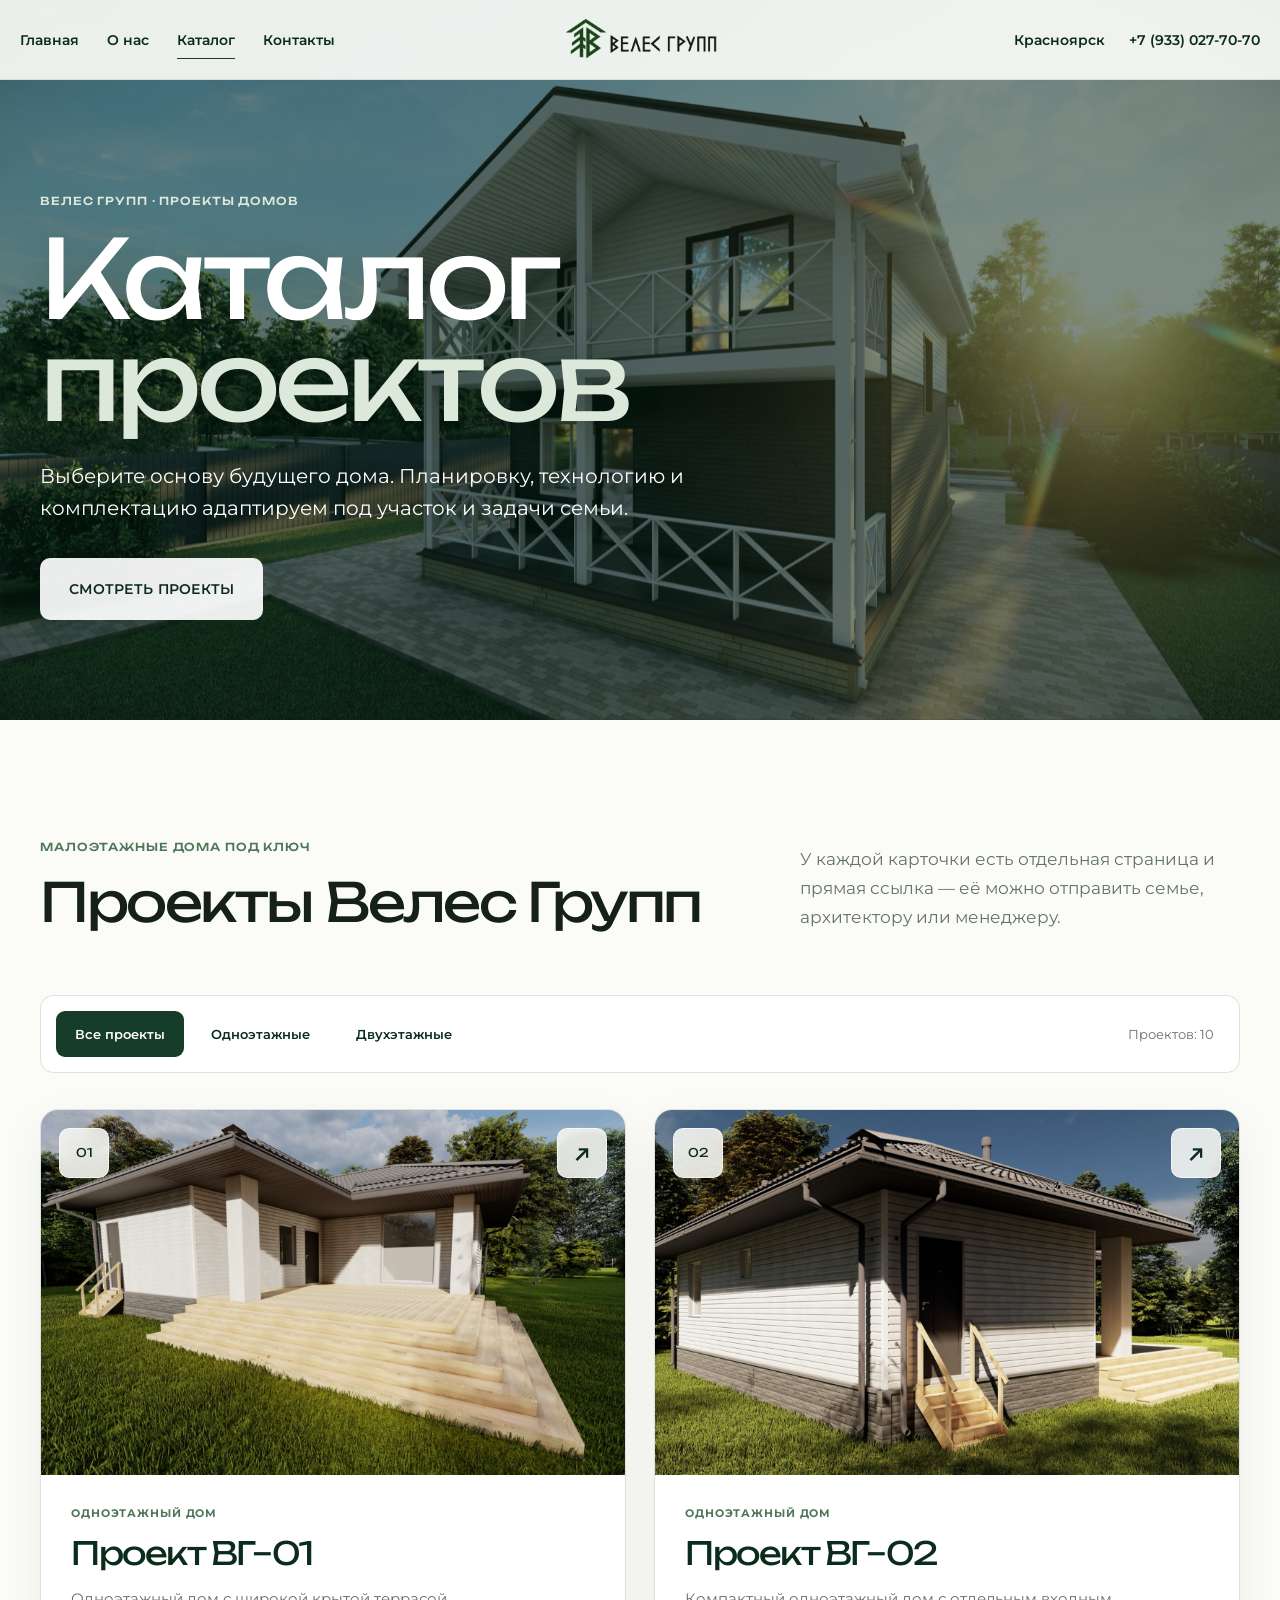
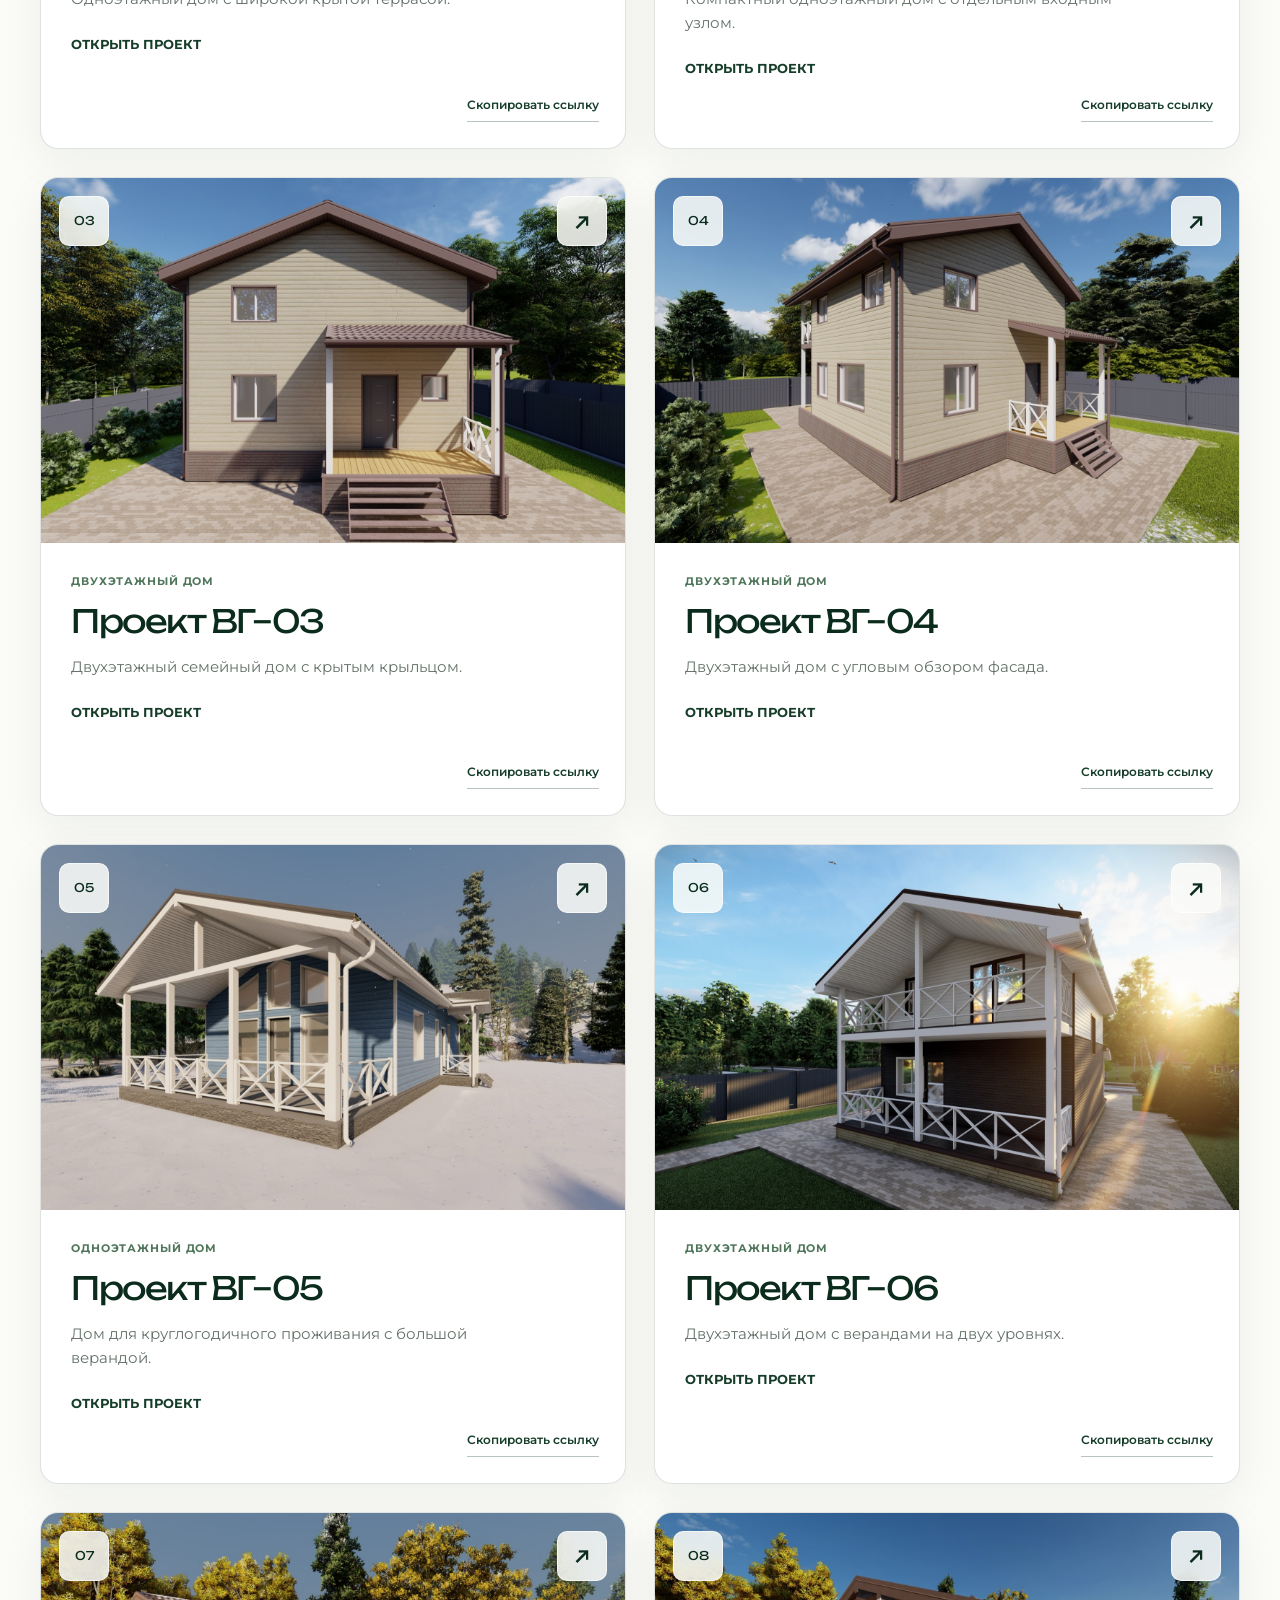
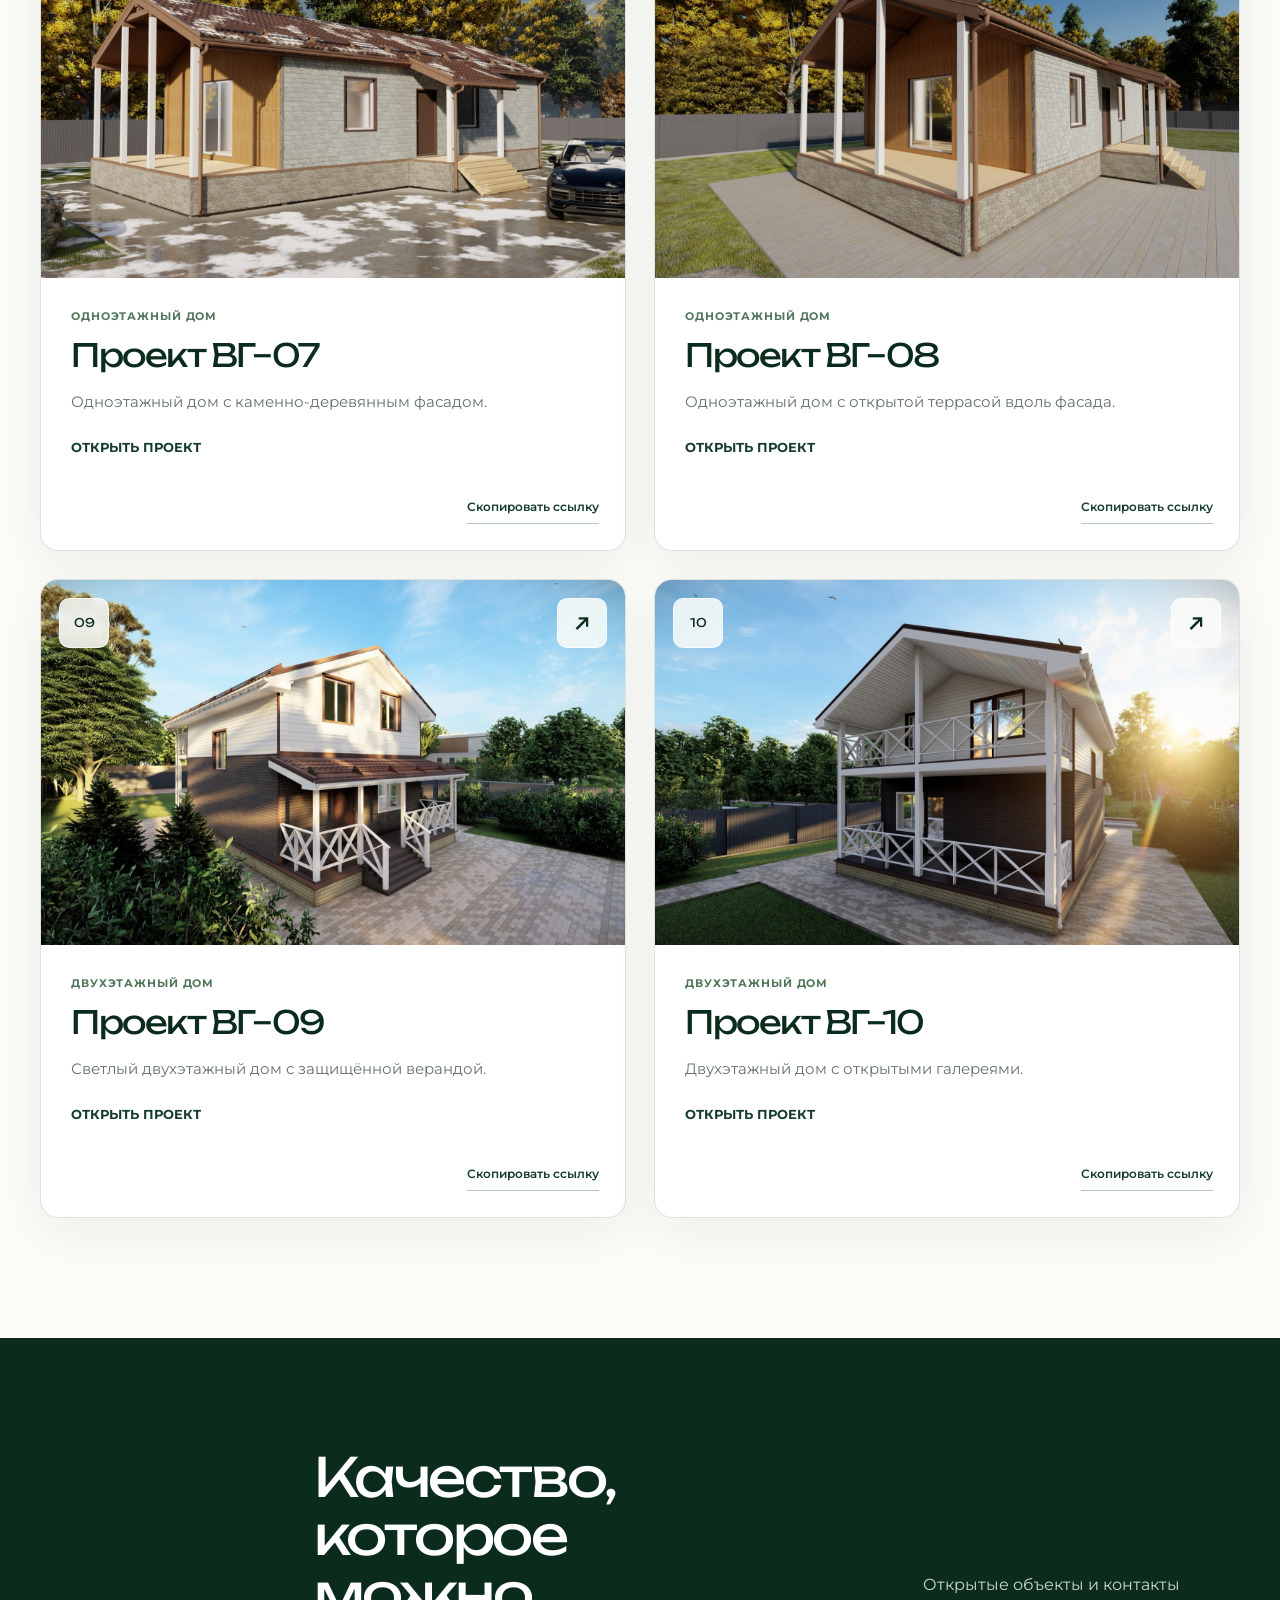
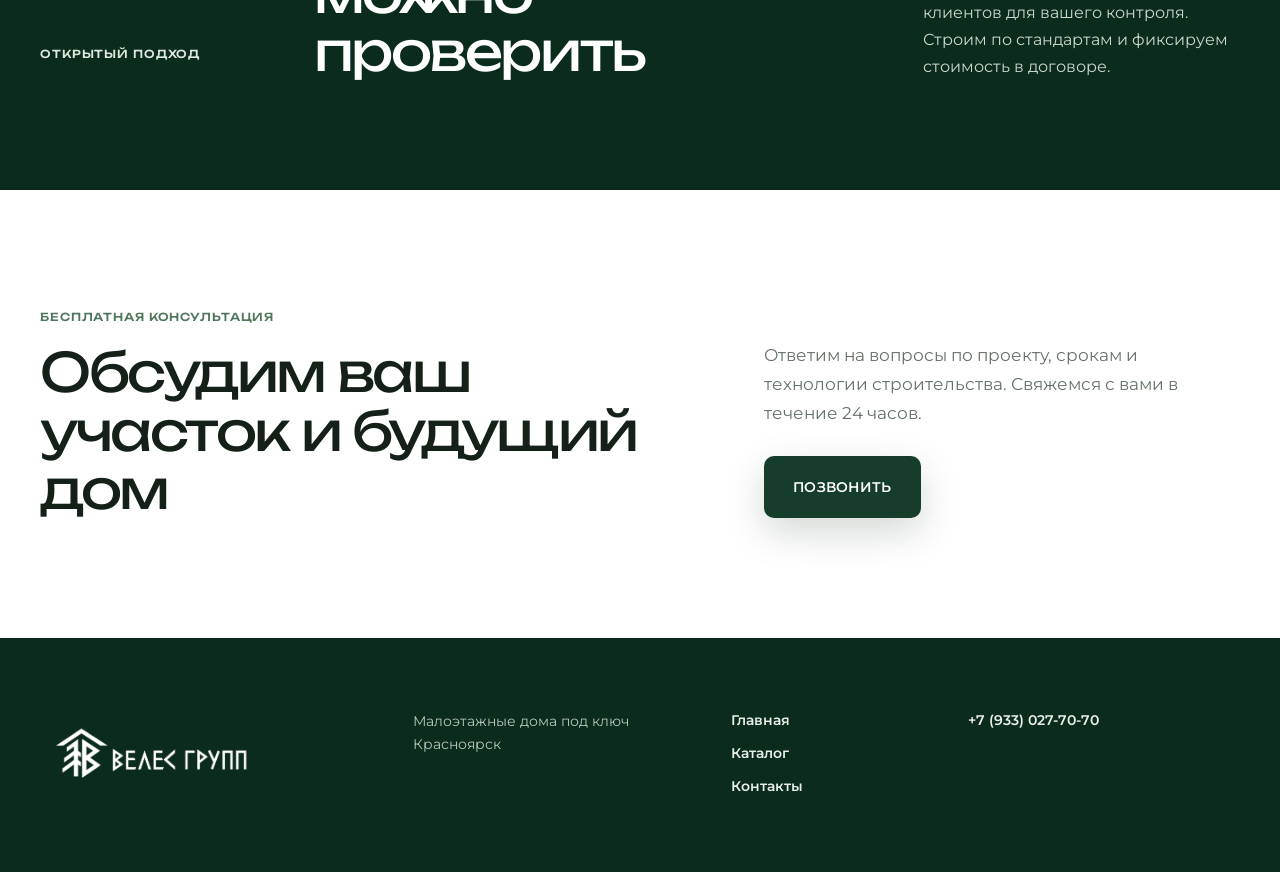
==== catalog.html @ cf8be852 "Improve mobile responsive layouts" ====
<!doctype html>
<html lang="ru">
  <head>
    <meta charset="utf-8">
    <meta name="viewport" content="width=device-width, initial-scale=1">
    <title>Каталог проектов — Велес Групп</title>
    <meta
      name="description"
      content="Каталог проектов малоэтажных домов Велес Групп. Каждый проект открывается отдельной ссылкой."
    >
    <link rel="icon" href="assets/veles-logo.png" type="image/png">
    <link rel="preconnect" href="https://fonts.googleapis.com">
    <link rel="preconnect" href="https://fonts.gstatic.com" crossorigin>
    <link
      href="https://fonts.googleapis.com/css2?family=Montserrat:wght@300;400;500;600;700&amp;family=Unbounded:wght@300;400;500;600&amp;display=swap"
      rel="stylesheet"
    >
    <link rel="stylesheet" href="styles.css?v=20260802-1">
  </head>
  <body data-page="catalog">
    <header class="site-header" data-site-header>
      <div class="site-header__inner">
        <nav class="site-nav site-nav--left" aria-label="Основная навигация">
          <a href="index.html">Главная</a>
          <a href="index.html#rec739080578">О нас</a>
          <a href="catalog.html" aria-current="page">Каталог</a>
          <a href="index.html#rec737865457">Контакты</a>
        </nav>

        <a class="site-logo" href="index.html" aria-label="Велес Групп — на главную">
          <img src="assets/veles-logo.png" alt="Велес Групп">
        </a>

        <div class="site-header__right">
          <span class="site-header__city">Красноярск</span>
          <a class="site-header__phone" href="tel:+79330277070">+7 (933) 027-70-70</a>
          <button class="nav-toggle" type="button" aria-label="Открыть меню" aria-expanded="false" data-nav-toggle>
            <span></span><span></span><span></span>
          </button>
        </div>
      </div>

      <nav class="mobile-nav" aria-label="Мобильная навигация" data-mobile-nav>
        <a href="index.html">Главная</a>
        <a href="index.html#rec739080578">О нас</a>
        <a href="catalog.html" aria-current="page">Каталог</a>
        <a href="index.html#rec745374895">Отзывы</a>
        <a href="index.html#rec737865457">Контакты</a>
        <a href="tel:+79330277070">+7 (933) 027-70-70</a>
      </nav>
    </header>

    <main>
      <section class="catalog-hero">
        <img class="catalog-hero__image" src="assets/house-06.jpg" alt="Проект двухэтажного дома среди леса">
        <div class="catalog-hero__overlay"></div>
        <div class="catalog-hero__content shell" data-reveal>
          <p class="eyebrow eyebrow--light">Велес Групп · проекты домов</p>
          <h1>Каталог<br><span>проектов</span></h1>
          <p class="catalog-hero__lead">
            Выберите основу будущего дома. Планировку, технологию и комплектацию адаптируем под участок и задачи семьи.
          </p>
          <a class="button button--light" href="#projects">Смотреть проекты</a>
        </div>
      </section>

      <section class="catalog-section" id="projects">
        <div class="shell">
          <div class="section-heading" data-reveal>
            <div>
              <p class="eyebrow">Малоэтажные дома под ключ</p>
              <h2>Проекты Велес Групп</h2>
            </div>
            <p class="section-heading__copy">
              У каждой карточки есть отдельная страница и прямая ссылка — её можно отправить семье, архитектору или менеджеру.
            </p>
          </div>

          <div class="catalog-toolbar" data-reveal>
            <div class="catalog-filters" role="group" aria-label="Фильтр проектов">
              <button class="filter-button is-active" type="button" data-filter="all">Все проекты</button>
              <button class="filter-button" type="button" data-filter="one">Одноэтажные</button>
              <button class="filter-button" type="button" data-filter="two">Двухэтажные</button>
            </div>
            <p class="catalog-count" aria-live="polite" data-catalog-count></p>
          </div>

          <div class="project-grid" data-project-grid></div>

          <noscript>
            <p class="noscript-note">Для просмотра карточек включите JavaScript в браузере.</p>
          </noscript>
        </div>
      </section>

      <section class="proof-strip">
        <div class="shell proof-strip__inner" data-reveal>
          <p class="eyebrow eyebrow--light">Открытый подход</p>
          <h2>Качество, которое<br>можно проверить</h2>
          <p>
            Открытые объекты и контакты клиентов для вашего контроля. Строим по стандартам и фиксируем стоимость в договоре.
          </p>
        </div>
      </section>

      <section class="contact-panel" id="consultation">
        <div class="shell contact-panel__grid" data-reveal>
          <div>
            <p class="eyebrow">Бесплатная консультация</p>
            <h2>Обсудим ваш участок и будущий дом</h2>
          </div>
          <div class="contact-panel__action">
            <p>Ответим на вопросы по проекту, срокам и технологии строительства. Свяжемся с вами в течение 24 часов.</p>
            <a class="button button--forest" href="tel:+79330277070">Позвонить</a>
          </div>
        </div>
      </section>
    </main>

    <footer class="site-footer">
      <div class="shell site-footer__grid">
        <a class="site-footer__logo" href="index.html">
          <img src="assets/veles-logo.png" alt="Велес Групп">
        </a>
        <p>Малоэтажные дома под ключ<br>Красноярск</p>
        <nav aria-label="Навигация в подвале">
          <a href="index.html">Главная</a>
          <a href="catalog.html">Каталог</a>
          <a href="index.html#rec737865457">Контакты</a>
        </nav>
        <a class="site-footer__phone" href="tel:+79330277070">+7 (933) 027-70-70</a>
      </div>
    </footer>

    <div class="toast" role="status" aria-live="polite" data-toast></div>
    <script src="script.js" defer></script>
    <script src="catalog.js" defer></script>
  </body>
</html>
---- styles.css ----
:root {
  --forest: #153d2a;
  --forest-deep: #0b2c1d;
  --leaf: #4f765a;
  --sage: #b9c9b9;
  --mist: #edf2ec;
  --paper: #fbfcf8;
  --white: #ffffff;
  --ink: #142018;
  --muted: #647168;
  --line: rgba(21, 61, 42, 0.14);
  --shadow: 0 24px 70px rgba(9, 42, 25, 0.12);
}

*,
*::before,
*::after {
  box-sizing: border-box;
}

html {
  scroll-behavior: smooth;
}

body {
  margin: 0;
  background: var(--paper);
  color: var(--ink);
  font-family: 'Montserrat', Arial, sans-serif;
  font-size: 16px;
  line-height: 1.5;
  -webkit-font-smoothing: antialiased;
}

body.nav-open {
  overflow: hidden;
}

img {
  display: block;
  max-width: 100%;
}

a {
  color: inherit;
  text-decoration: none;
}

button,
input,
textarea,
select {
  font: inherit;
}

button,
a {
  -webkit-tap-highlight-color: transparent;
}

.shell {
  width: min(1200px, calc(100% - 48px));
  margin-inline: auto;
}

.site-header {
  position: fixed;
  z-index: 1000;
  top: 0;
  right: 0;
  left: 0;
  height: 80px;
  background: rgba(251, 252, 248, 0.92);
  border-bottom: 1px solid rgba(21, 61, 42, 0.1);
  -webkit-backdrop-filter: blur(18px);
  backdrop-filter: blur(18px);
  transition: box-shadow 220ms ease, background-color 220ms ease;
}

.site-header.is-scrolled {
  background: rgba(251, 252, 248, 0.97);
  box-shadow: 0 10px 34px rgba(11, 44, 29, 0.08);
}

.site-header__inner {
  display: grid;
  grid-template-columns: minmax(0, 1fr) auto minmax(0, 1fr);
  align-items: center;
  width: min(100% - 40px, 1320px);
  height: 80px;
  margin-inline: auto;
}

.site-nav {
  display: flex;
  align-items: center;
  gap: clamp(18px, 2.2vw, 34px);
}

.site-nav a,
.site-header__right a,
.site-header__city {
  color: var(--forest-deep);
  font-size: 14px;
  font-weight: 600;
  white-space: nowrap;
}

.site-nav a {
  position: relative;
  padding: 28px 0;
}

.site-nav a::after {
  position: absolute;
  right: 0;
  bottom: 20px;
  left: 0;
  height: 1px;
  background: var(--forest);
  content: '';
  transform: scaleX(0);
  transform-origin: right;
  transition: transform 220ms ease;
}

.site-nav a:hover::after,
.site-nav a:focus-visible::after,
.site-nav a[aria-current='page']::after {
  transform: scaleX(1);
  transform-origin: left;
}

.site-logo {
  display: flex;
  align-items: center;
  justify-content: center;
  width: 176px;
  height: 76px;
}

.site-logo img {
  width: 174px;
  height: 72px;
  object-fit: contain;
}

.site-header__right {
  display: flex;
  align-items: center;
  justify-content: flex-end;
  gap: 24px;
}

.site-header__phone {
  position: relative;
}

.site-header__phone::after {
  position: absolute;
  right: 0;
  bottom: -5px;
  left: 0;
  height: 1px;
  background: var(--forest);
  content: '';
  transform: scaleX(0);
  transition: transform 180ms ease;
}

.site-header__phone:hover::after {
  transform: scaleX(1);
}

.nav-toggle {
  display: none;
  width: 46px;
  height: 46px;
  padding: 13px 10px;
  background: var(--forest);
  border: 0;
  border-radius: 0;
  cursor: pointer;
}

.nav-toggle span {
  display: block;
  width: 100%;
  height: 1px;
  margin: 5px 0;
  background: #fff;
  transition: transform 200ms ease, opacity 200ms ease;
}

.nav-toggle.is-open span:nth-child(1) {
  transform: translateY(6px) rotate(45deg);
}

.nav-toggle.is-open span:nth-child(2) {
  opacity: 0;
}

.nav-toggle.is-open span:nth-child(3) {
  transform: translateY(-6px) rotate(-45deg);
}

.mobile-nav {
  display: none;
}

.eyebrow {
  margin: 0 0 18px;
  color: var(--leaf);
  font-family: 'Unbounded', 'Montserrat', Arial, sans-serif;
  font-size: 11px;
  font-weight: 500;
  letter-spacing: 0.08em;
  line-height: 1.4;
  text-transform: uppercase;
}

.eyebrow--light {
  color: #dce8da;
}

h1,
h2,
h3,
p {
  margin-top: 0;
}

h1,
h2,
h3 {
  font-family: 'Unbounded', 'Montserrat', Arial, sans-serif;
  font-weight: 400;
  letter-spacing: -0.045em;
}

h2 {
  margin-bottom: 0;
  font-size: clamp(34px, 4.2vw, 58px);
  line-height: 1.08;
}

.button {
  display: inline-flex;
  align-items: center;
  justify-content: center;
  min-height: 62px;
  padding: 0 28px;
  border: 1px solid transparent;
  border-radius: 10px;
  font-size: 14px;
  font-weight: 600;
  letter-spacing: 0.02em;
  line-height: 1;
  text-align: center;
  text-transform: uppercase;
  cursor: pointer;
  transition: transform 200ms ease, box-shadow 200ms ease, background-color 200ms ease, color 200ms ease;
}

.button:hover,
.button:focus-visible {
  transform: translateY(-2px);
}

.button--light {
  background: rgba(255, 255, 255, 0.92);
  color: var(--forest-deep);
  box-shadow: 0 16px 40px rgba(5, 31, 17, 0.18);
}

.button--light:hover,
.button--light:focus-visible {
  background: #fff;
  box-shadow: 0 20px 48px rgba(5, 31, 17, 0.24);
}

.button--forest {
  background: var(--forest);
  color: #fff;
  box-shadow: 0 14px 38px rgba(7, 42, 24, 0.18);
}

.button--forest:hover,
.button--forest:focus-visible {
  background: var(--forest-deep);
}

.button--glass {
  background: rgba(255, 255, 255, 0.13);
  border-color: rgba(255, 255, 255, 0.62);
  color: #fff;
  -webkit-backdrop-filter: blur(12px);
  backdrop-filter: blur(12px);
}

.catalog-hero,
.project-hero {
  position: relative;
  isolation: isolate;
  min-height: 720px;
  overflow: hidden;
  background: var(--forest-deep);
}

.catalog-hero__image,
.project-hero__image {
  position: absolute;
  z-index: -3;
  inset: 0;
  width: 100%;
  height: 100%;
  object-fit: cover;
  object-position: center;
  animation: hero-image-in 1.6s cubic-bezier(0.2, 0.75, 0.2, 1) both;
}

.catalog-hero__overlay,
.project-hero__overlay {
  position: absolute;
  z-index: -2;
  inset: 0;
  background: rgba(8, 37, 23, 0.52);
}

.catalog-hero__content,
.project-hero__content {
  display: flex;
  flex-direction: column;
  align-items: flex-start;
  justify-content: center;
  min-height: 720px;
  padding-top: 94px;
  color: #fff;
}

.catalog-hero h1,
.project-hero h1 {
  max-width: 880px;
  margin: 0 0 28px;
  font-size: clamp(58px, 8.5vw, 112px);
  line-height: 0.94;
  text-shadow: 0 5px 35px rgba(4, 27, 16, 0.25);
}

.catalog-hero h1 span {
  color: #dce8da;
}

.catalog-hero__lead,
.project-hero__lead {
  max-width: 680px;
  margin-bottom: 34px;
  font-size: clamp(17px, 1.6vw, 21px);
  line-height: 1.55;
  text-shadow: 0 3px 20px rgba(4, 27, 16, 0.35);
}

.catalog-section,
.project-overview,
.project-gallery-section,
.contact-panel {
  padding: 120px 0;
}

.section-heading {
  display: grid;
  grid-template-columns: minmax(0, 1fr) minmax(280px, 440px);
  align-items: end;
  gap: 64px;
  margin-bottom: 64px;
}

.section-heading__copy {
  margin: 0;
  color: var(--muted);
  font-size: 17px;
  line-height: 1.7;
}

.catalog-toolbar {
  display: flex;
  align-items: center;
  justify-content: space-between;
  gap: 24px;
  margin-bottom: 36px;
  padding: 15px;
  background: #fff;
  border: 1px solid var(--line);
  border-radius: 14px;
}

.catalog-filters {
  display: flex;
  flex-wrap: wrap;
  gap: 8px;
}

.filter-button {
  min-height: 46px;
  padding: 0 18px;
  background: transparent;
  border: 1px solid transparent;
  border-radius: 9px;
  color: var(--forest-deep);
  font-size: 13px;
  font-weight: 600;
  cursor: pointer;
  transition: background-color 180ms ease, color 180ms ease, border-color 180ms ease;
}

.filter-button:hover,
.filter-button:focus-visible {
  border-color: var(--line);
}

.filter-button.is-active {
  background: var(--forest);
  color: #fff;
}

.catalog-count {
  margin: 0 10px 0 0;
  color: var(--muted);
  font-size: 13px;
  white-space: nowrap;
}

.project-grid {
  display: grid;
  grid-template-columns: repeat(2, minmax(0, 1fr));
  gap: 28px;
}

.project-card {
  position: relative;
  min-width: 0;
  overflow: hidden;
  background: #fff;
  border: 1px solid var(--line);
  border-radius: 18px;
  box-shadow: 0 14px 46px rgba(9, 42, 25, 0.06);
  transition: border-color 250ms ease, box-shadow 250ms ease, transform 250ms ease;
}

.project-card[hidden] {
  display: none;
}

.project-card:hover {
  border-color: rgba(21, 61, 42, 0.27);
  box-shadow: var(--shadow);
  transform: translateY(-4px);
}

.project-card__link {
  display: block;
}

.project-card__image-wrap {
  position: relative;
  aspect-ratio: 16 / 10;
  overflow: hidden;
  background: var(--mist);
}

.project-card__image {
  width: 100%;
  height: 100%;
  object-fit: cover;
  transition: transform 700ms cubic-bezier(0.2, 0.75, 0.2, 1);
}

.project-card:hover .project-card__image {
  transform: scale(1.035);
}

.project-card__number,
.project-card__open {
  position: absolute;
  top: 18px;
  display: grid;
  place-items: center;
  width: 50px;
  height: 50px;
  background: rgba(251, 252, 248, 0.86);
  border: 1px solid rgba(255, 255, 255, 0.62);
  border-radius: 10px;
  color: var(--forest-deep);
  font-family: 'Unbounded', 'Montserrat', Arial, sans-serif;
  font-size: 12px;
  -webkit-backdrop-filter: blur(12px);
  backdrop-filter: blur(12px);
}

.project-card__number {
  left: 18px;
}

.project-card__open {
  right: 18px;
  font-size: 22px;
  transition: background-color 180ms ease, color 180ms ease, transform 180ms ease;
}

.project-card:hover .project-card__open {
  background: var(--forest);
  color: #fff;
  transform: rotate(5deg);
}

.project-card__content {
  min-height: 272px;
  padding: 30px 30px 68px;
}

.project-card__content p {
  margin-bottom: 14px;
  color: var(--leaf);
  font-size: 11px;
  font-weight: 700;
  letter-spacing: 0.08em;
  text-transform: uppercase;
}

.project-card__content h3 {
  margin: 0 0 16px;
  color: var(--forest-deep);
  font-size: clamp(24px, 2.5vw, 34px);
  line-height: 1.1;
}

.project-card__content span {
  display: block;
  max-width: 440px;
  color: var(--muted);
  font-size: 15px;
  line-height: 1.6;
}

.project-card__content strong {
  display: inline-block;
  margin-top: 24px;
  color: var(--forest);
  font-size: 13px;
  font-weight: 700;
  text-transform: uppercase;
}

.project-card__share {
  position: absolute;
  right: 26px;
  bottom: 26px;
  padding: 7px 0;
  background: transparent;
  border: 0;
  border-bottom: 1px solid rgba(21, 61, 42, 0.3);
  color: var(--forest);
  font-size: 12px;
  font-weight: 600;
  cursor: pointer;
}

.project-card__share:hover,
.project-card__share:focus-visible {
  border-color: var(--forest);
}

.proof-strip,
.included-section {
  background: var(--forest-deep);
  color: #fff;
}

.proof-strip__inner {
  display: grid;
  grid-template-columns: 0.55fr 1.4fr 0.8fr;
  align-items: end;
  gap: 56px;
  padding-top: 110px;
  padding-bottom: 110px;
}

.proof-strip__inner h2 {
  color: #fff;
}

.proof-strip__inner p:last-child {
  margin: 0;
  color: #cbd8cc;
  line-height: 1.7;
}

.contact-panel {
  background: #fff;
}

.contact-panel__grid {
  display: grid;
  grid-template-columns: minmax(0, 1.15fr) minmax(340px, 0.85fr);
  align-items: end;
  gap: 80px;
}

.contact-panel__action p {
  margin: 0 0 28px;
  color: var(--muted);
  font-size: 17px;
  line-height: 1.7;
}

.site-footer {
  padding: 72px 0;
  background: var(--forest-deep);
  color: #e8efe7;
}

.site-footer__grid {
  display: grid;
  grid-template-columns: 1.2fr 1fr 0.7fr 1fr;
  align-items: start;
  gap: 46px;
}

.site-footer__logo {
  width: 220px;
}

.site-footer__logo img {
  width: 220px;
  filter: brightness(0) invert(1);
}

.site-footer p {
  margin: 0;
  color: #b8c8b9;
  font-size: 14px;
  line-height: 1.7;
}

.site-footer nav {
  display: flex;
  flex-direction: column;
  gap: 12px;
}

.site-footer nav a,
.site-footer__phone {
  font-size: 14px;
  font-weight: 600;
}

.site-footer nav a:hover,
.site-footer__phone:hover {
  color: var(--sage);
}

.toast {
  position: fixed;
  z-index: 2000;
  right: 24px;
  bottom: 24px;
  max-width: min(360px, calc(100% - 48px));
  padding: 16px 20px;
  background: var(--forest-deep);
  border: 1px solid rgba(255, 255, 255, 0.18);
  border-radius: 10px;
  color: #fff;
  box-shadow: 0 18px 50px rgba(6, 31, 18, 0.24);
  font-size: 14px;
  opacity: 0;
  pointer-events: none;
  transform: translateY(16px);
  transition: opacity 200ms ease, transform 200ms ease;
}

.toast.is-visible {
  opacity: 1;
  transform: translateY(0);
}

.noscript-note {
  padding: 24px;
  background: var(--mist);
  border-radius: 12px;
}

/* Project page */
.project-hero {
  min-height: 760px;
}

.project-hero__content {
  min-height: 760px;
}

.project-hero__image {
  object-position: center;
}

.project-hero__overlay {
  background: rgba(7, 35, 21, 0.48);
}

.back-link {
  margin-bottom: 70px;
  padding-bottom: 5px;
  border-bottom: 1px solid rgba(255, 255, 255, 0.5);
  color: #fff;
  font-size: 13px;
  font-weight: 600;
}

.project-hero h1 {
  font-size: clamp(54px, 8vw, 104px);
}

.project-hero__actions {
  display: flex;
  flex-wrap: wrap;
  gap: 12px;
}

.project-overview__grid {
  display: grid;
  grid-template-columns: minmax(0, 1.1fr) minmax(320px, 0.9fr);
  gap: 80px;
}

.project-overview__copy {
  padding-top: 30px;
}

.project-overview__copy p {
  margin-bottom: 20px;
  color: var(--muted);
  font-size: 17px;
  line-height: 1.75;
}

.project-facts {
  display: grid;
  grid-template-columns: repeat(3, 1fr);
  gap: 18px;
  margin-top: 86px;
}

.project-facts article {
  min-height: 300px;
  padding: 30px;
  background: #fff;
  border: 1px solid var(--line);
  border-radius: 16px;
}

.project-facts article > span {
  display: grid;
  place-items: center;
  width: 48px;
  height: 48px;
  margin-bottom: 74px;
  background: var(--mist);
  border-radius: 9px;
  color: var(--forest);
  font-family: 'Unbounded', 'Montserrat', Arial, sans-serif;
  font-size: 11px;
}

.project-facts h3 {
  margin: 0 0 14px;
  color: var(--forest-deep);
  font-size: 21px;
  line-height: 1.25;
}

.project-facts p {
  margin: 0;
  color: var(--muted);
  font-size: 14px;
  line-height: 1.6;
}

.project-gallery-section {
  padding-top: 20px;
}

.project-gallery {
  display: grid;
  grid-template-columns: 1.25fr 0.75fr;
  grid-template-rows: repeat(2, minmax(260px, 1fr));
  gap: 18px;
}

.project-gallery__item {
  min-height: 0;
  margin: 0;
  overflow: hidden;
  border-radius: 16px;
}

.project-gallery__item--wide {
  grid-row: 1 / span 2;
}

.project-gallery__item img {
  width: 100%;
  height: 100%;
  object-fit: cover;
  transition: transform 700ms cubic-bezier(0.2, 0.75, 0.2, 1);
}

.project-gallery__item:hover img {
  transform: scale(1.025);
}

.included-section {
  padding: 116px 0;
}

.included-section__grid {
  display: grid;
  grid-template-columns: 0.9fr 1.1fr;
  gap: 90px;
}

.included-section ol {
  margin: 0;
  padding: 0;
  list-style: none;
  border-top: 1px solid rgba(255, 255, 255, 0.2);
}

.included-section li {
  display: grid;
  grid-template-columns: 56px 1fr;
  gap: 18px;
  padding: 24px 0;
  border-bottom: 1px solid rgba(255, 255, 255, 0.2);
  color: #e6ede5;
  font-size: 16px;
}

.included-section li span {
  color: var(--sage);
  font-family: 'Unbounded', 'Montserrat', Arial, sans-serif;
  font-size: 11px;
}

.project-pagination {
  display: flex;
  align-items: center;
  justify-content: space-between;
  padding-top: 42px;
  padding-bottom: 42px;
  border-top: 1px solid var(--line);
}

.project-pagination a {
  color: var(--forest);
  font-size: 13px;
  font-weight: 700;
  text-transform: uppercase;
}

[data-reveal] {
  opacity: 0;
  transform: translateY(28px);
  transition:
    opacity 700ms cubic-bezier(0.2, 0.75, 0.2, 1) var(--reveal-delay, 0ms),
    transform 700ms cubic-bezier(0.2, 0.75, 0.2, 1) var(--reveal-delay, 0ms);
}

[data-reveal].is-revealed {
  opacity: 1;
  transform: translateY(0);
}

@keyframes hero-image-in {
  from {
    opacity: 0;
    transform: scale(1.035);
  }
  to {
    opacity: 1;
    transform: scale(1);
  }
}

@media (max-width: 1120px) {
  .site-header__phone {
    display: none;
  }

  .site-nav {
    gap: 18px;
  }

  .proof-strip__inner {
    grid-template-columns: 1fr 1.3fr;
  }

  .proof-strip__inner > p:last-child {
    grid-column: 2;
  }
}

@media (max-width: 900px) {
  .site-header__inner {
    grid-template-columns: 1fr auto 1fr;
  }

  .site-nav--left,
  .site-header__city {
    display: none;
  }

  .site-logo {
    grid-column: 2;
  }

  .site-header__right {
    grid-column: 3;
  }

  .nav-toggle {
    display: block;
  }

  .mobile-nav {
    position: fixed;
    top: 80px;
    right: 0;
    left: 0;
    display: flex;
    flex-direction: column;
    align-items: center;
    gap: 22px;
    max-height: 0;
    padding: 0 24px;
    overflow: hidden;
    background: rgba(251, 252, 248, 0.98);
    box-shadow: 0 24px 50px rgba(8, 37, 23, 0.1);
    opacity: 0;
    pointer-events: none;
    transition: max-height 300ms ease, padding 300ms ease, opacity 200ms ease;
  }

  .mobile-nav.is-open {
    max-height: 520px;
    padding-top: 34px;
    padding-bottom: 42px;
    opacity: 1;
    pointer-events: auto;
  }

  .mobile-nav a {
    color: var(--forest-deep);
    font-family: 'Unbounded', 'Montserrat', Arial, sans-serif;
    font-size: 15px;
  }

  .section-heading,
  .contact-panel__grid,
  .project-overview__grid,
  .included-section__grid {
    grid-template-columns: 1fr;
    gap: 36px;
  }

  .project-grid {
    gap: 18px;
  }

  .proof-strip__inner {
    grid-template-columns: 1fr;
    gap: 26px;
  }

  .proof-strip__inner > p:last-child {
    grid-column: auto;
    max-width: 580px;
  }

  .project-facts {
    grid-template-columns: 1fr;
  }

  .project-facts article {
    min-height: 230px;
  }

  .project-facts article > span {
    margin-bottom: 48px;
  }

  .site-footer__grid {
    grid-template-columns: repeat(2, 1fr);
  }
}

@media (max-width: 700px) {
  html,
  body {
    overflow-x: clip;
  }

  .shell {
    width: min(100% - 32px, 1200px);
  }

  .site-header {
    height: 70px;
  }

  .site-header__inner {
    display: flex;
    justify-content: space-between;
    width: calc(100% - 24px);
    height: 70px;
  }

  .site-logo {
    flex: 0 0 auto;
    width: 164px;
    height: 66px;
  }

  .site-logo img {
    width: 162px;
    height: 62px;
    object-fit: contain;
  }

  .site-header__right {
    margin-left: auto;
  }

  .nav-toggle {
    width: 44px;
    height: 44px;
  }

  .mobile-nav {
    top: 70px;
  }

  .catalog-hero,
  .catalog-hero__content,
  .project-hero,
  .project-hero__content {
    min-height: 660px;
  }

  .catalog-hero__content,
  .project-hero__content {
    justify-content: flex-end;
    padding-top: 116px;
    padding-bottom: 64px;
  }

  .catalog-hero__image {
    object-position: 61% center;
  }

  .project-hero__image {
    object-position: center;
  }

  .catalog-hero h1,
  .project-hero h1 {
    max-width: 100%;
    margin-bottom: 22px;
    font-size: clamp(46px, 14.5vw, 64px);
    line-height: 0.96;
    overflow-wrap: anywhere;
  }

  .catalog-hero__lead,
  .project-hero__lead {
    max-width: 100%;
    margin-bottom: 28px;
    font-size: 16px;
    line-height: 1.5;
  }

  .catalog-hero .button {
    width: 100%;
    min-height: 58px;
  }

  .catalog-section,
  .project-overview,
  .project-gallery-section,
  .contact-panel {
    padding: 82px 0;
  }

  .section-heading {
    margin-bottom: 44px;
  }

  .section-heading h2,
  .contact-panel h2,
  .project-overview h2,
  .included-section h2,
  .proof-strip h2 {
    font-size: clamp(30px, 9.2vw, 40px);
    line-height: 1.08;
    overflow-wrap: anywhere;
  }

  .catalog-toolbar {
    align-items: flex-start;
    flex-direction: column;
    gap: 18px;
  }

  .catalog-filters {
    display: grid;
    grid-template-columns: repeat(2, minmax(0, 1fr));
    width: 100%;
    gap: 8px;
  }

  .filter-button {
    min-height: 46px;
    padding: 10px 12px;
    white-space: normal;
  }

  .filter-button:first-child {
    grid-column: 1 / -1;
  }

  .project-grid {
    grid-template-columns: 1fr;
  }

  .project-card__content {
    min-height: 230px;
    padding: 24px 24px 70px;
  }

  .project-card__share {
    right: 22px;
    bottom: 22px;
  }

  .proof-strip__inner,
  .included-section {
    padding-top: 82px;
    padding-bottom: 82px;
  }

  .contact-panel__action p,
  .project-overview__copy p,
  .section-heading__copy {
    font-size: 15px;
  }

  .contact-panel__action .button {
    width: 100%;
  }

  .site-footer__grid {
    grid-template-columns: 1fr;
    gap: 28px;
  }

  .site-footer__logo {
    width: 190px;
  }

  .site-footer__logo img {
    width: 190px;
  }

  .back-link {
    margin-bottom: 32px;
  }

  .project-hero__actions {
    display: grid;
    grid-template-columns: 1fr;
    gap: 10px;
    width: 100%;
  }

  .project-hero__actions .button {
    width: 100%;
  }

  .project-gallery {
    grid-template-columns: 1fr;
    grid-template-rows: auto;
  }

  .project-gallery__item,
  .project-gallery__item--wide {
    grid-row: auto;
    min-height: 240px;
    aspect-ratio: 16 / 10;
  }

  .included-section li {
    font-size: 14px;
  }

  .project-pagination {
    align-items: flex-start;
    flex-direction: column;
    gap: 18px;
  }
}

@media (max-width: 420px) {
  .shell {
    width: calc(100% - 24px);
  }

  .site-logo {
    width: 150px;
  }

  .site-logo img {
    width: 148px;
  }

  .catalog-hero h1,
  .project-hero h1 {
    font-size: clamp(42px, 14vw, 56px);
  }

  .catalog-section,
  .project-overview,
  .project-gallery-section,
  .contact-panel,
  .proof-strip__inner,
  .included-section {
    padding-top: 68px;
    padding-bottom: 68px;
  }

  .project-card__content {
    padding-right: 20px;
    padding-left: 20px;
  }
}

@media (prefers-reduced-motion: reduce) {
  *,
  *::before,
  *::after {
    scroll-behavior: auto !important;
    animation-duration: 0.01ms !important;
    animation-iteration-count: 1 !important;
    transition-duration: 0.01ms !important;
  }

  [data-reveal] {
    opacity: 1;
    transform: none;
  }
}
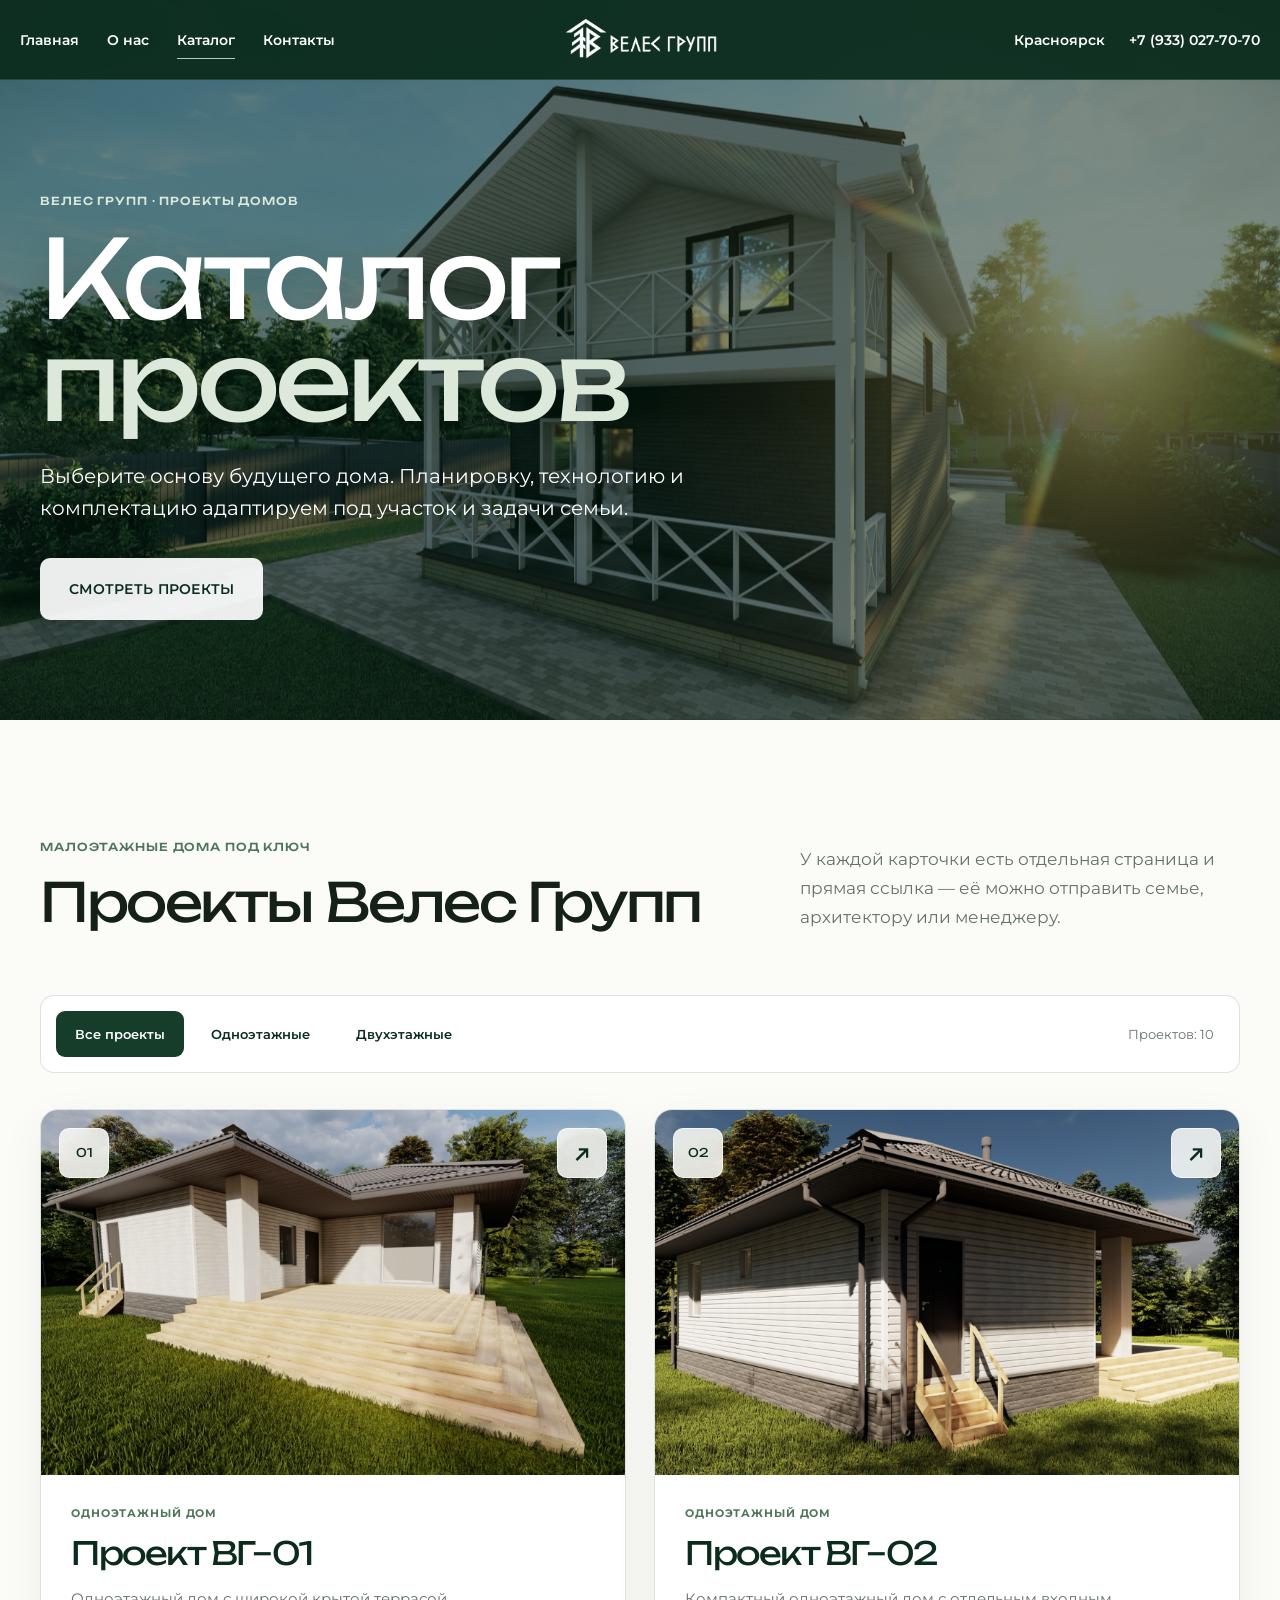
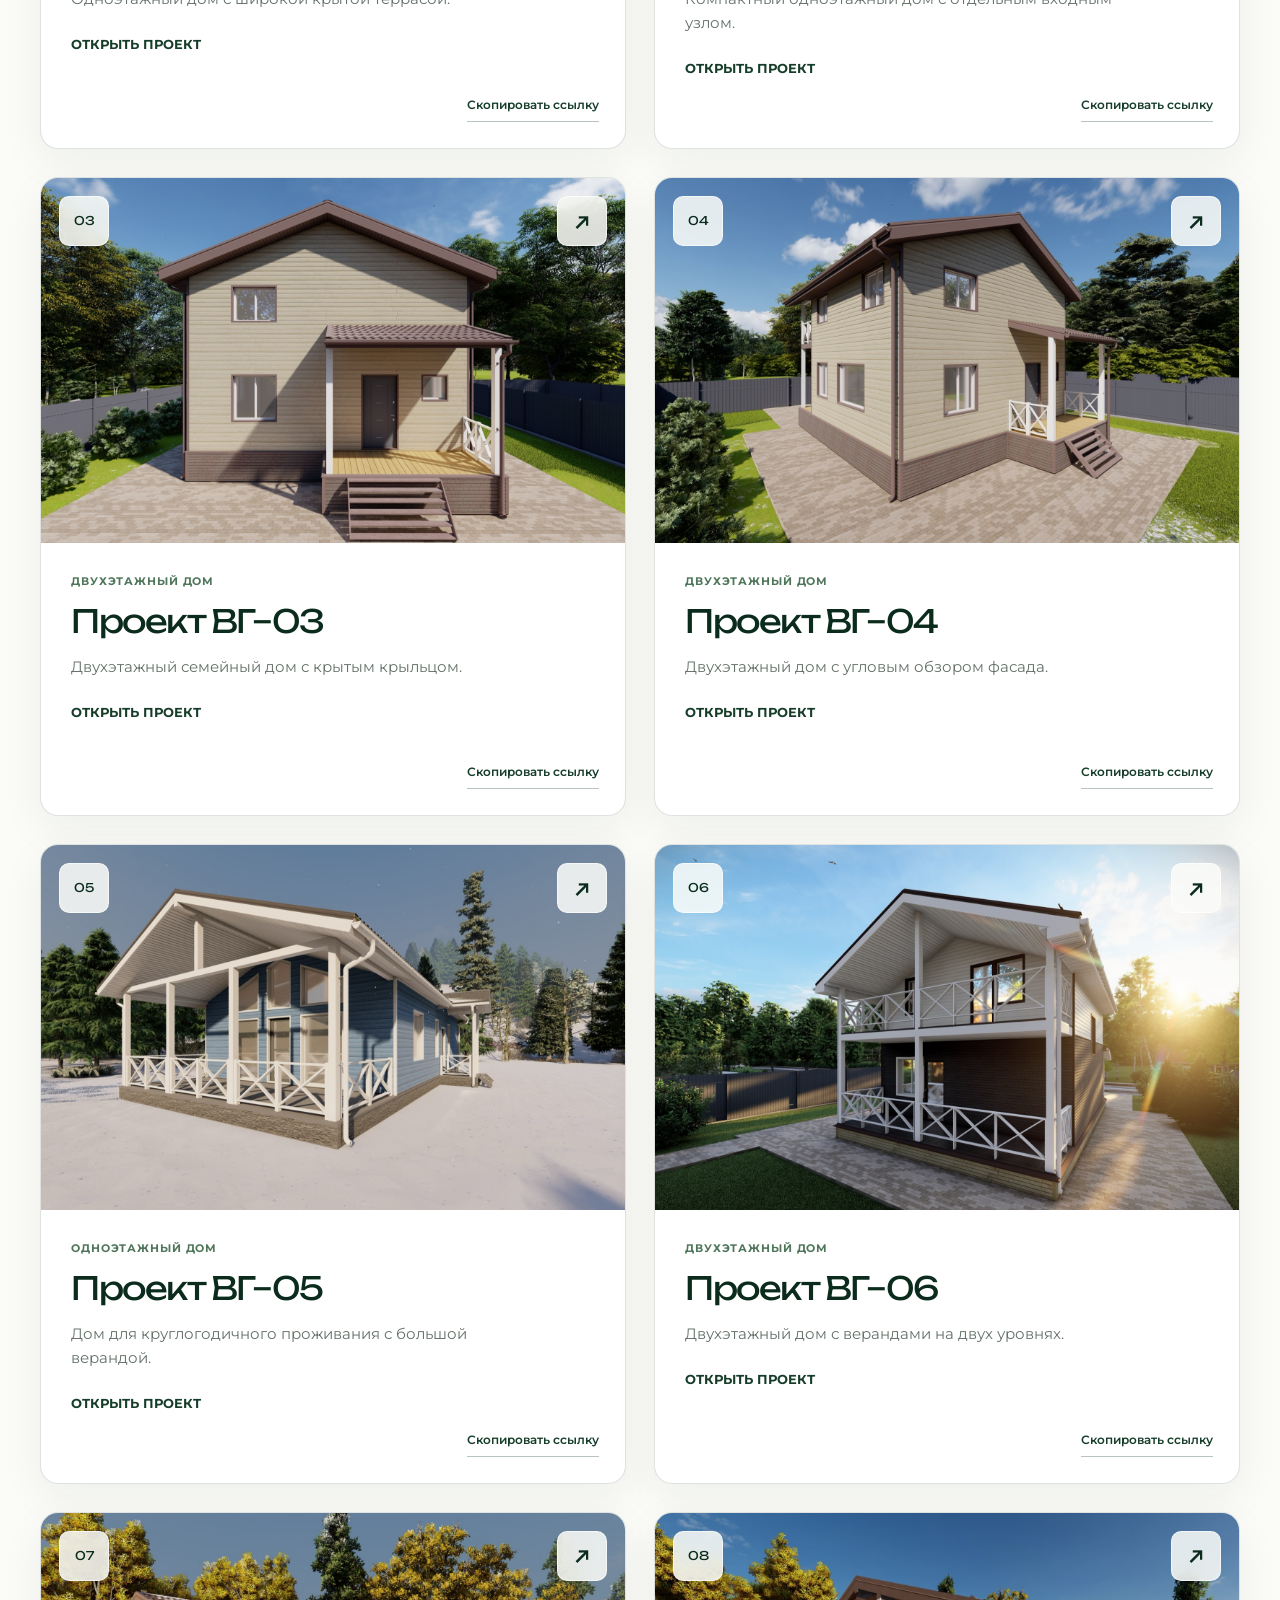
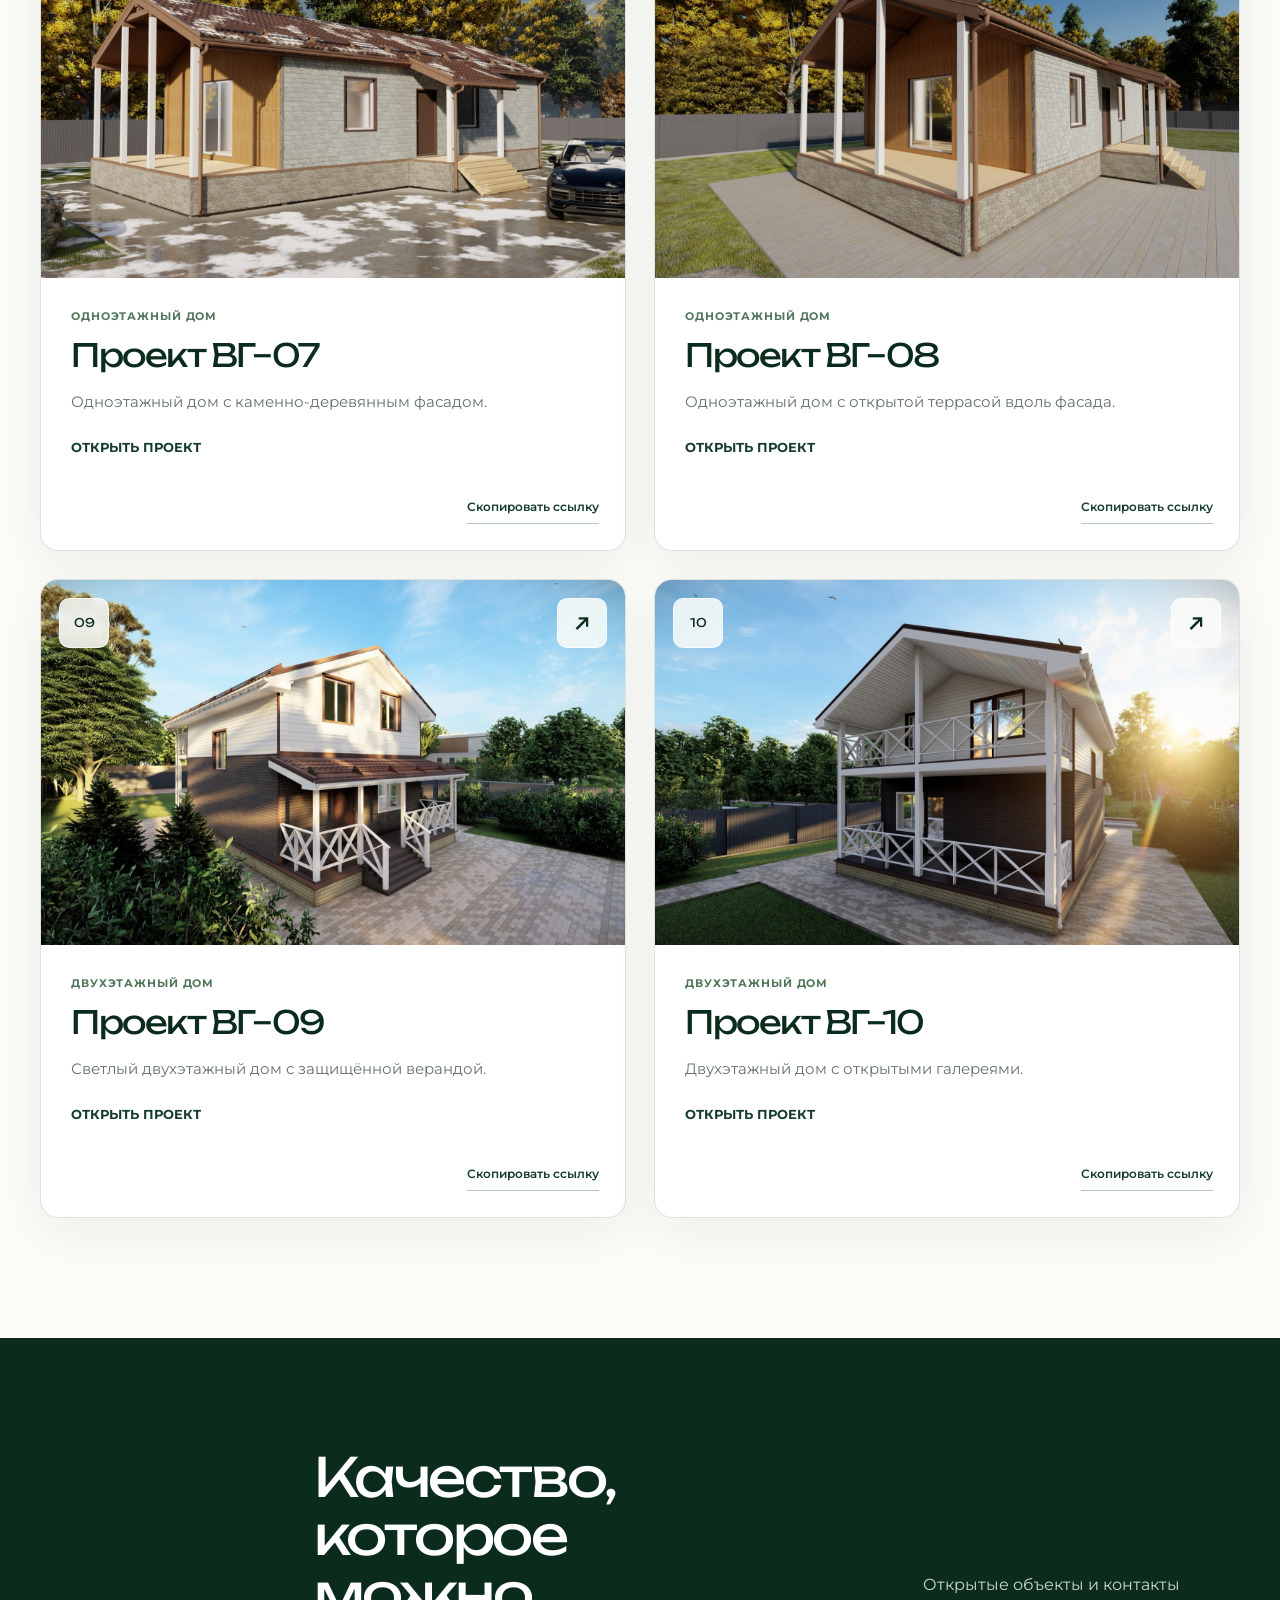
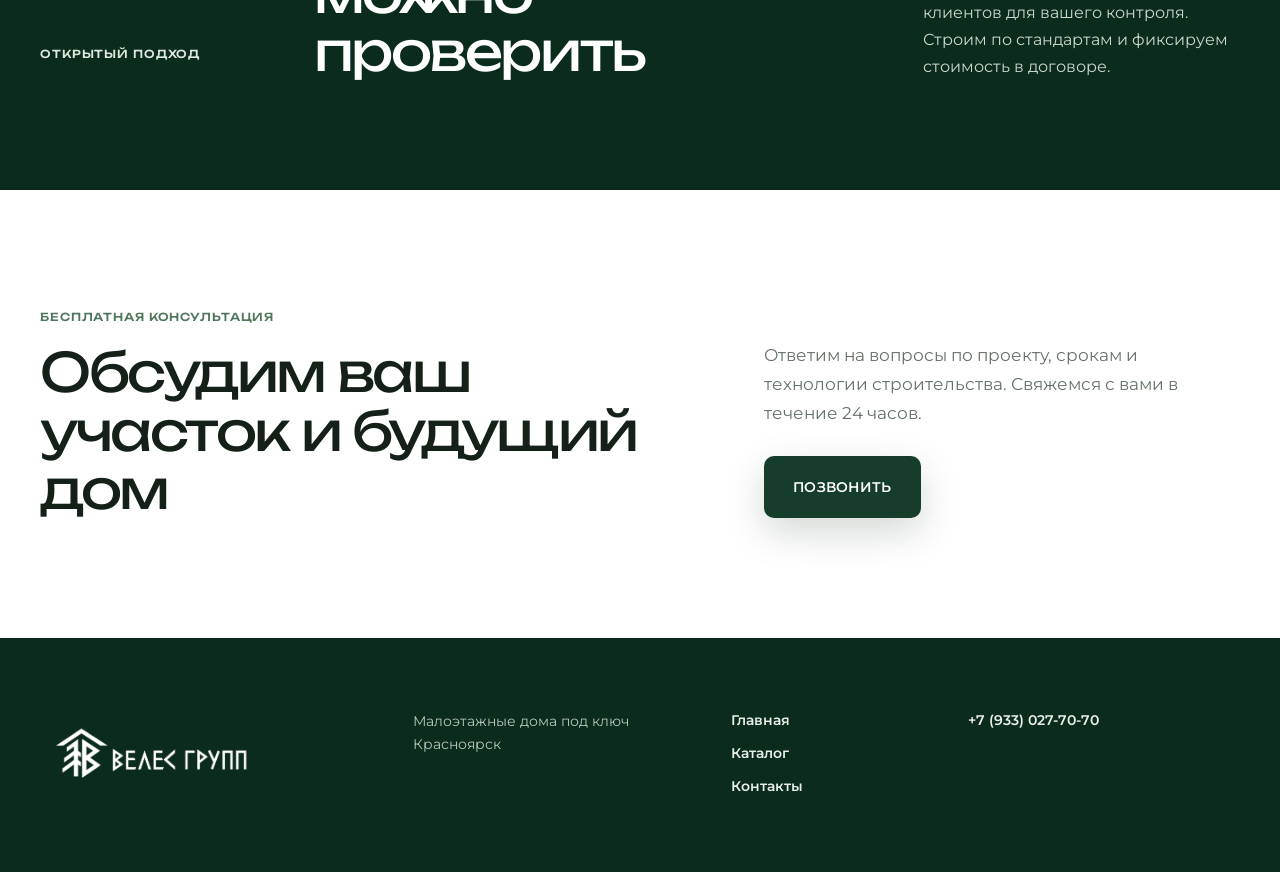
==== commit c38b299b: "Fix dark navigation branding" ====
--- a/catalog.html
+++ b/catalog.html
@@ -15,7 +15,7 @@
       href="https://fonts.googleapis.com/css2?family=Montserrat:wght@300;400;500;600;700&amp;family=Unbounded:wght@300;400;500;600&amp;display=swap"
       rel="stylesheet"
     >
-    <link rel="stylesheet" href="styles.css?v=20260802-1">
+    <link rel="stylesheet" href="styles.css?v=20260802-2">
   </head>
   <body data-page="catalog">
     <header class="site-header" data-site-header>
--- a/styles.css
+++ b/styles.css
@@ -70,16 +70,16 @@
   right: 0;
   left: 0;
   height: 80px;
-  background: rgba(251, 252, 248, 0.92);
-  border-bottom: 1px solid rgba(21, 61, 42, 0.1);
+  background: rgba(11, 44, 29, 0.94);
+  border-bottom: 1px solid rgba(255, 255, 255, 0.12);
   -webkit-backdrop-filter: blur(18px);
   backdrop-filter: blur(18px);
   transition: box-shadow 220ms ease, background-color 220ms ease;
 }
 
 .site-header.is-scrolled {
-  background: rgba(251, 252, 248, 0.97);
-  box-shadow: 0 10px 34px rgba(11, 44, 29, 0.08);
+  background: rgba(11, 44, 29, 0.98);
+  box-shadow: 0 10px 34px rgba(5, 24, 15, 0.18);
 }
 
 .site-header__inner {
@@ -100,7 +100,7 @@
 .site-nav a,
 .site-header__right a,
 .site-header__city {
-  color: var(--forest-deep);
+  color: #fff;
   font-size: 14px;
   font-weight: 600;
   white-space: nowrap;
@@ -117,7 +117,7 @@
   bottom: 20px;
   left: 0;
   height: 1px;
-  background: var(--forest);
+  background: var(--sage);
   content: '';
   transform: scaleX(0);
   transform-origin: right;
@@ -143,6 +143,7 @@
   width: 174px;
   height: 72px;
   object-fit: contain;
+  filter: brightness(0) invert(1);
 }
 
 .site-header__right {
@@ -942,8 +943,8 @@
     max-height: 0;
     padding: 0 24px;
     overflow: hidden;
-    background: rgba(251, 252, 248, 0.98);
-    box-shadow: 0 24px 50px rgba(8, 37, 23, 0.1);
+    background: rgba(11, 44, 29, 0.99);
+    box-shadow: 0 24px 50px rgba(5, 24, 15, 0.28);
     opacity: 0;
     pointer-events: none;
     transition: max-height 300ms ease, padding 300ms ease, opacity 200ms ease;
@@ -958,7 +959,7 @@
   }
 
   .mobile-nav a {
-    color: var(--forest-deep);
+    color: #fff;
     font-family: 'Unbounded', 'Montserrat', Arial, sans-serif;
     font-size: 15px;
   }
@@ -1037,6 +1038,10 @@
 
   .site-header__right {
     margin-left: auto;
+  }
+
+  .site-logo {
+    display: none;
   }
 
   .nav-toggle {
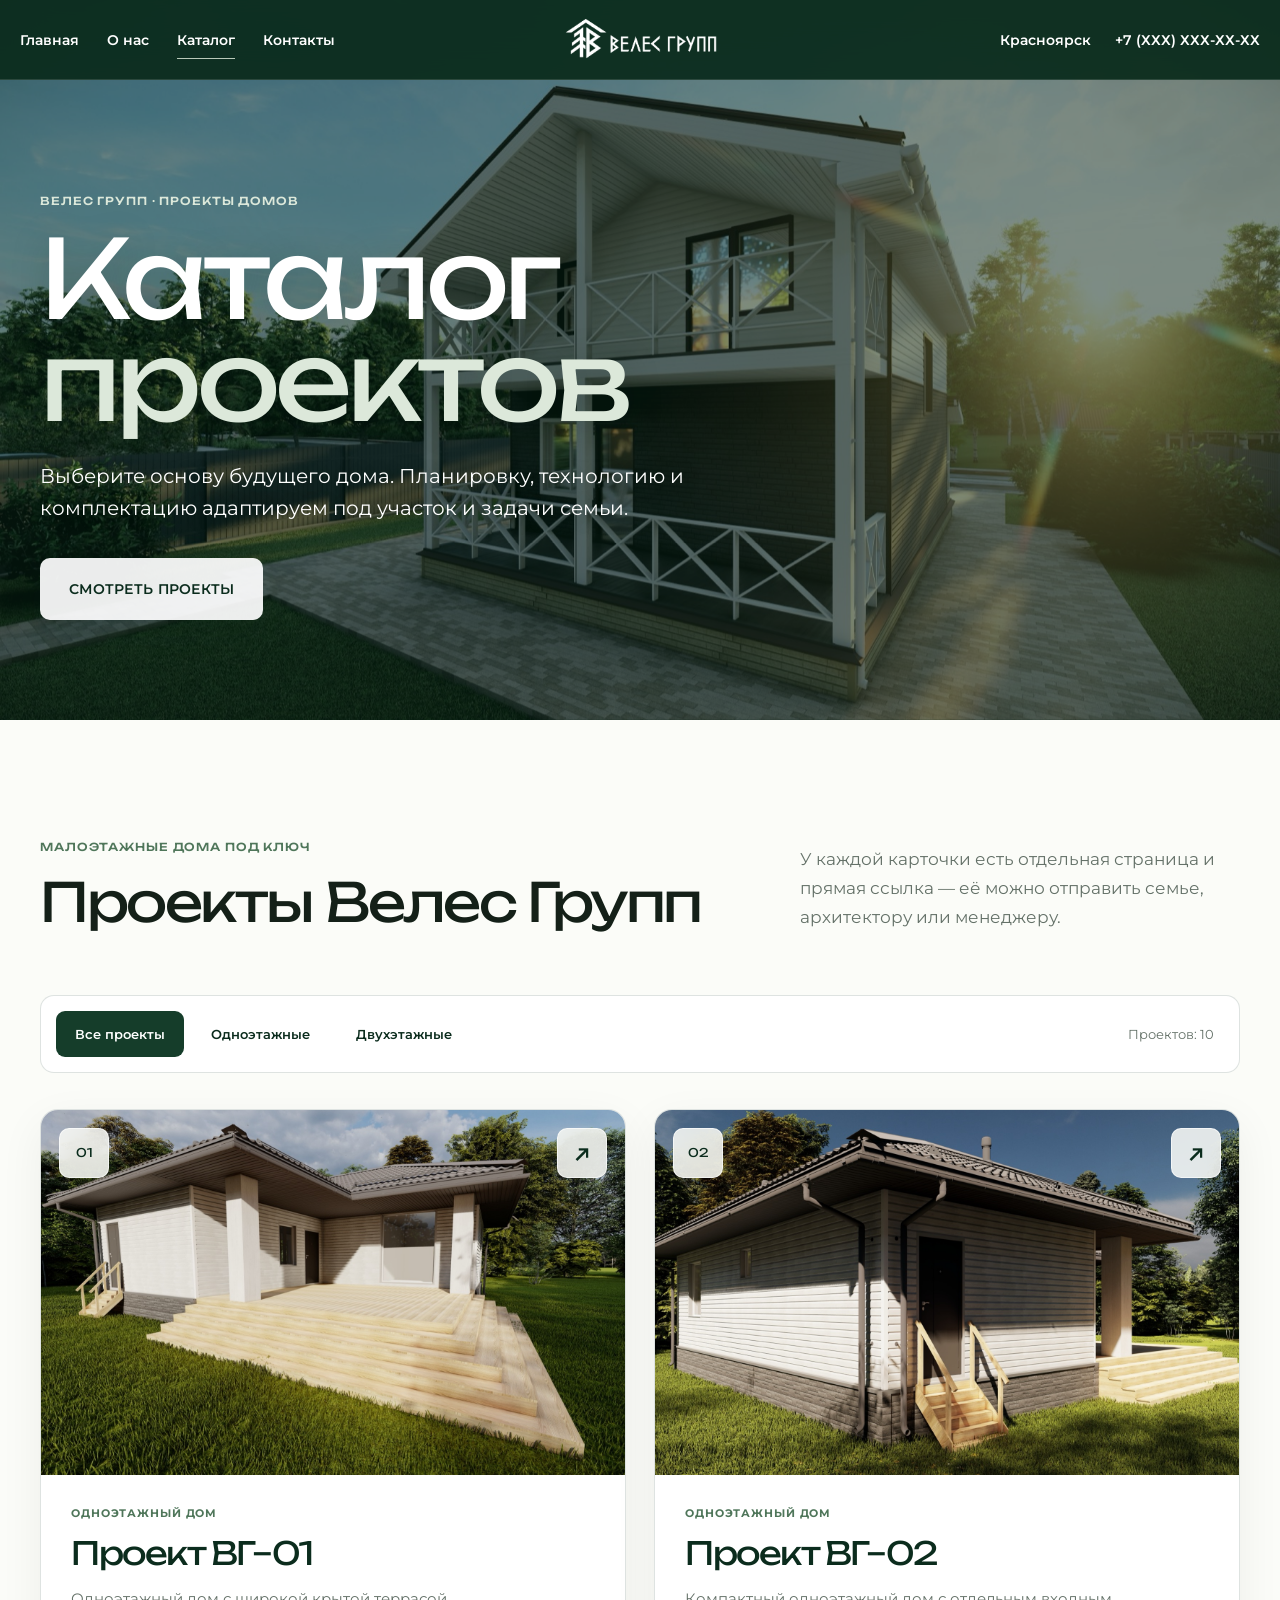
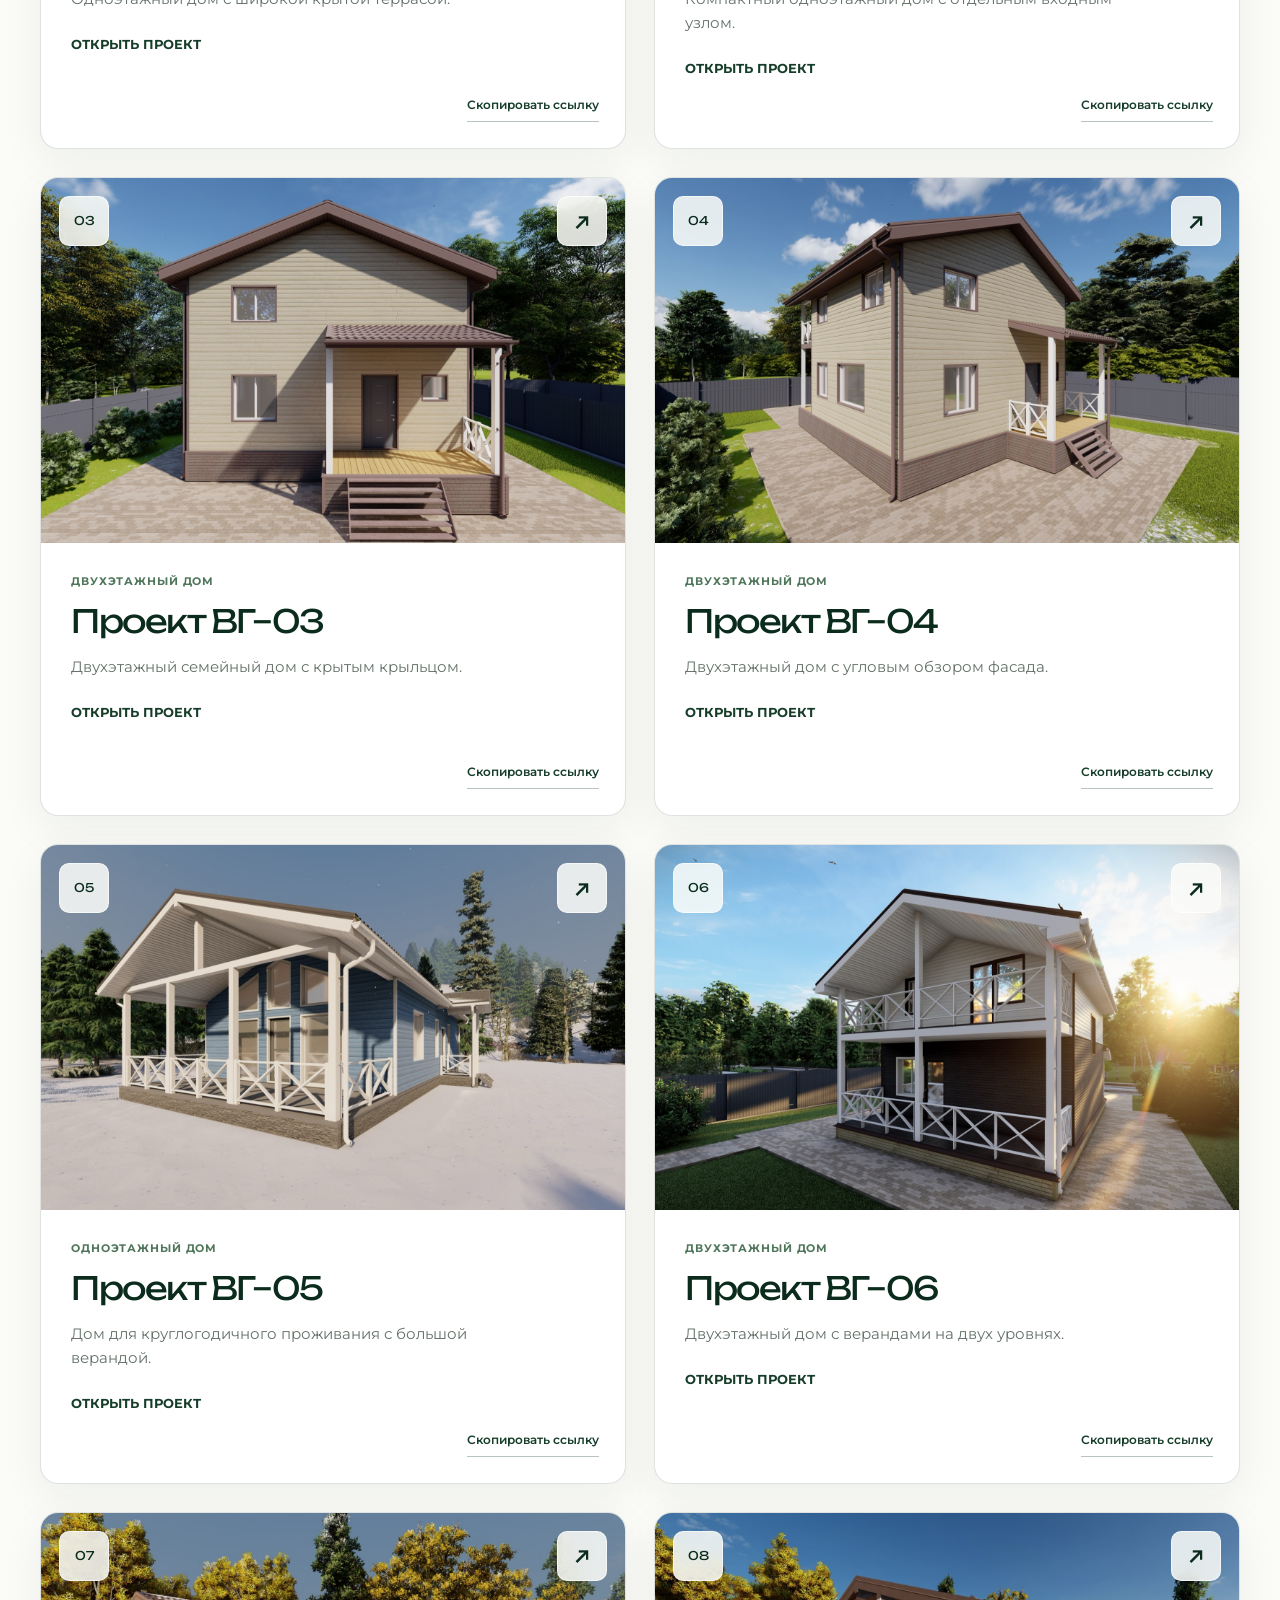
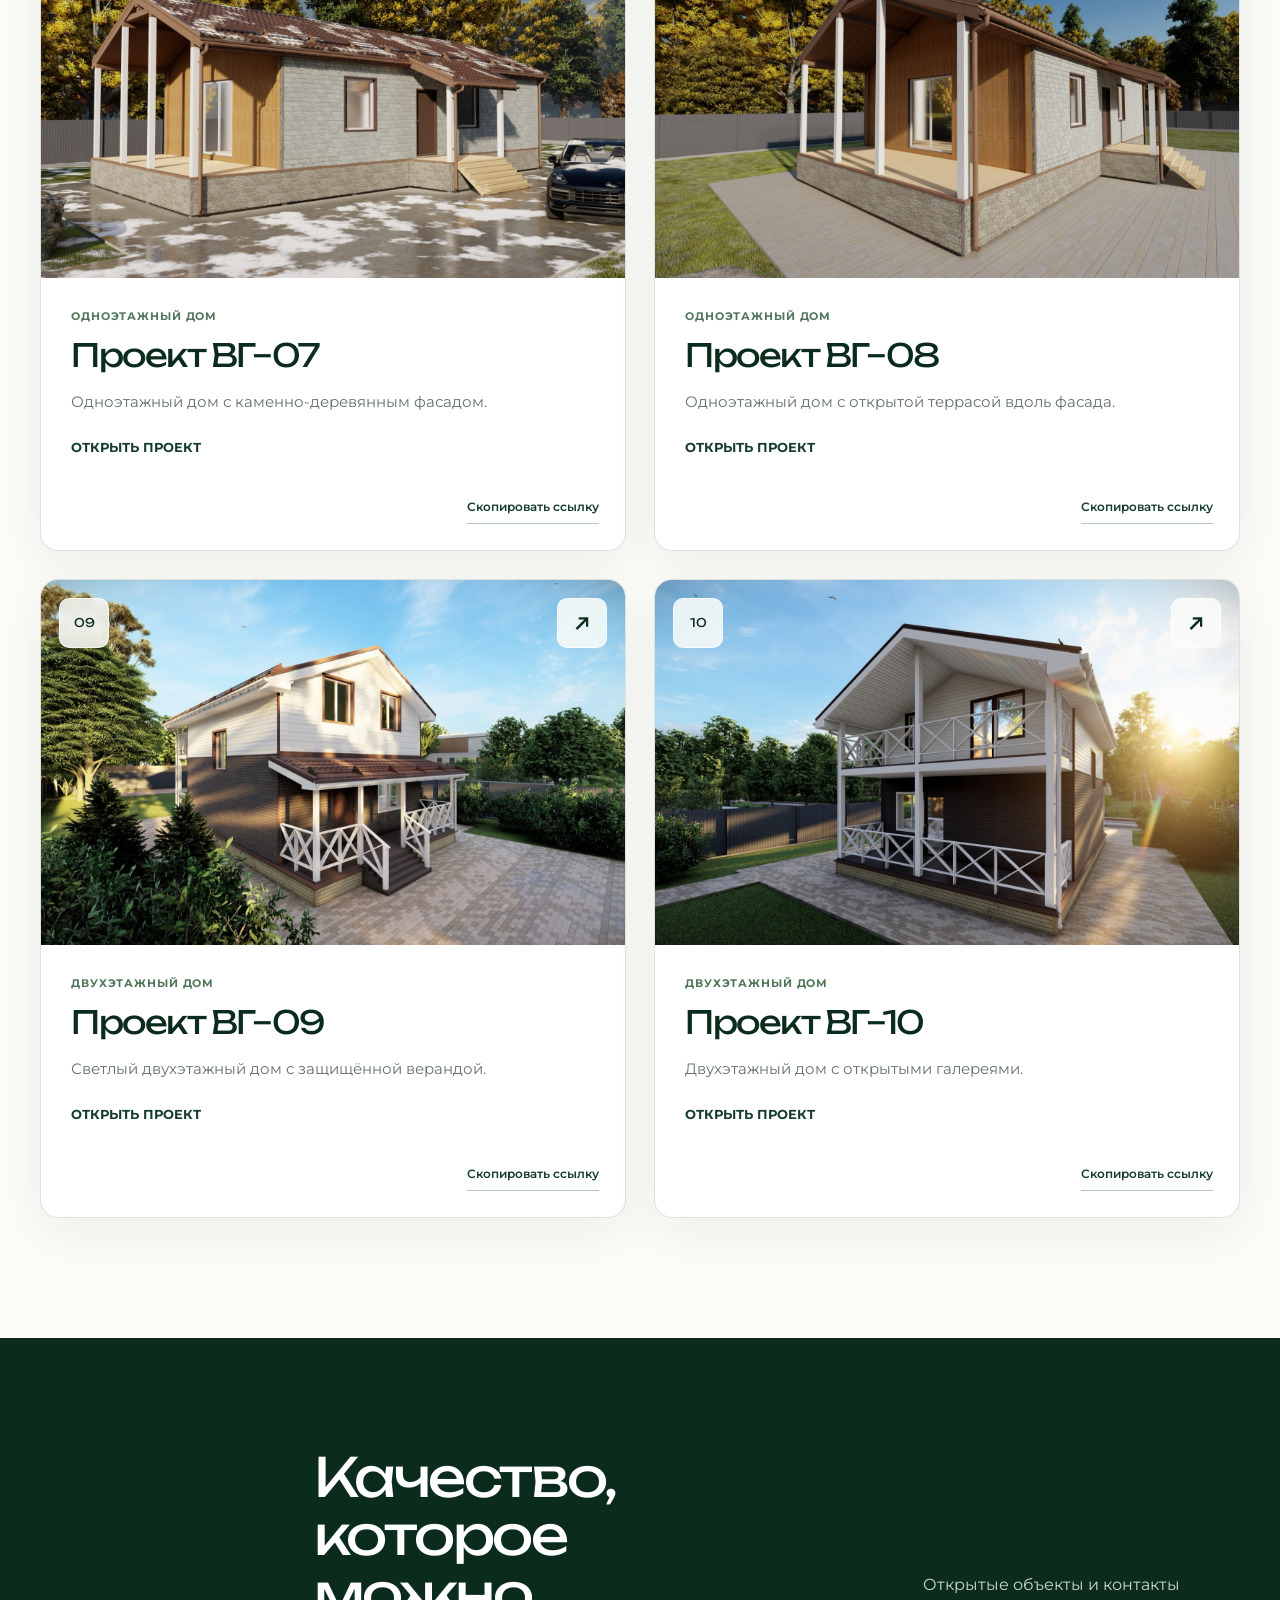
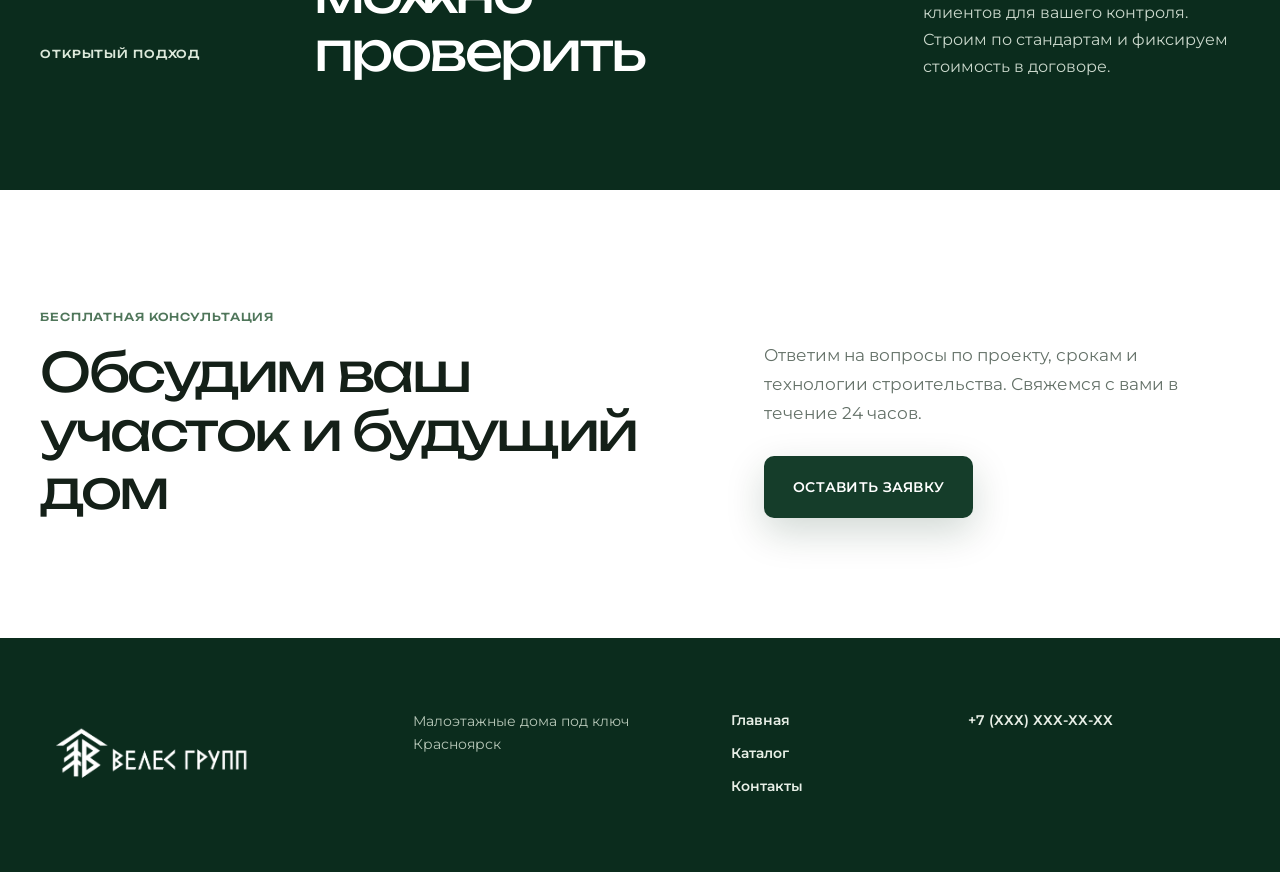
==== commit 12a73caa: "Refine content forms and forest hero" ====
--- a/catalog.html
+++ b/catalog.html
@@ -33,7 +33,7 @@
 
         <div class="site-header__right">
           <span class="site-header__city">Красноярск</span>
-          <a class="site-header__phone" href="tel:+79330277070">+7 (933) 027-70-70</a>
+          <a class="site-header__phone" href="#" aria-label="Телефон будет указан позже">+7 (ХХХ) ХХХ-ХХ-ХХ</a>
           <button class="nav-toggle" type="button" aria-label="Открыть меню" aria-expanded="false" data-nav-toggle>
             <span></span><span></span><span></span>
           </button>
@@ -46,7 +46,7 @@
         <a href="catalog.html" aria-current="page">Каталог</a>
         <a href="index.html#rec745374895">Отзывы</a>
         <a href="index.html#rec737865457">Контакты</a>
-        <a href="tel:+79330277070">+7 (933) 027-70-70</a>
+        <a href="#" aria-label="Телефон будет указан позже">+7 (ХХХ) ХХХ-ХХ-ХХ</a>
       </nav>
     </header>
 
@@ -111,7 +111,7 @@
           </div>
           <div class="contact-panel__action">
             <p>Ответим на вопросы по проекту, срокам и технологии строительства. Свяжемся с вами в течение 24 часов.</p>
-            <a class="button button--forest" href="tel:+79330277070">Позвонить</a>
+            <a class="button button--forest" href="index.html">Оставить заявку</a>
           </div>
         </div>
       </section>
@@ -128,7 +128,7 @@
           <a href="catalog.html">Каталог</a>
           <a href="index.html#rec737865457">Контакты</a>
         </nav>
-        <a class="site-footer__phone" href="tel:+79330277070">+7 (933) 027-70-70</a>
+        <a class="site-footer__phone" href="#" aria-label="Телефон будет указан позже">+7 (ХХХ) ХХХ-ХХ-ХХ</a>
       </div>
     </footer>
 
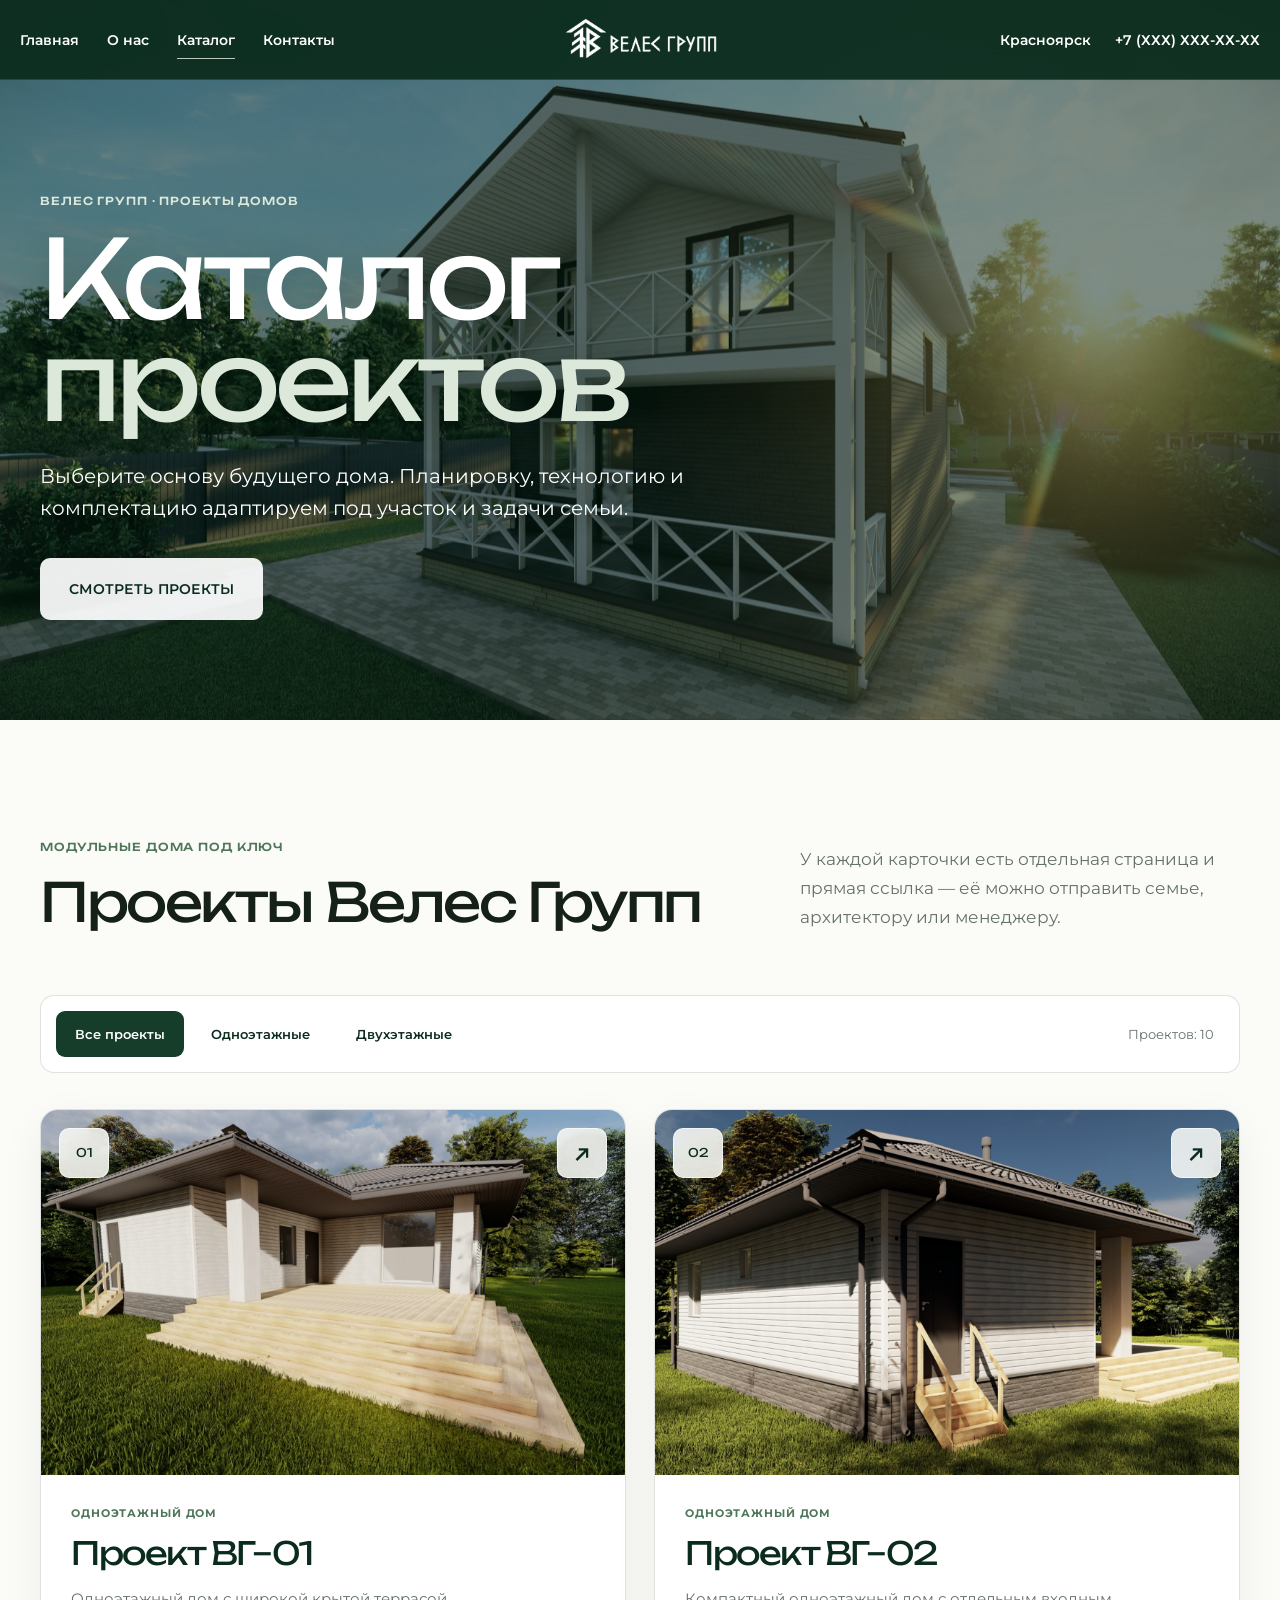
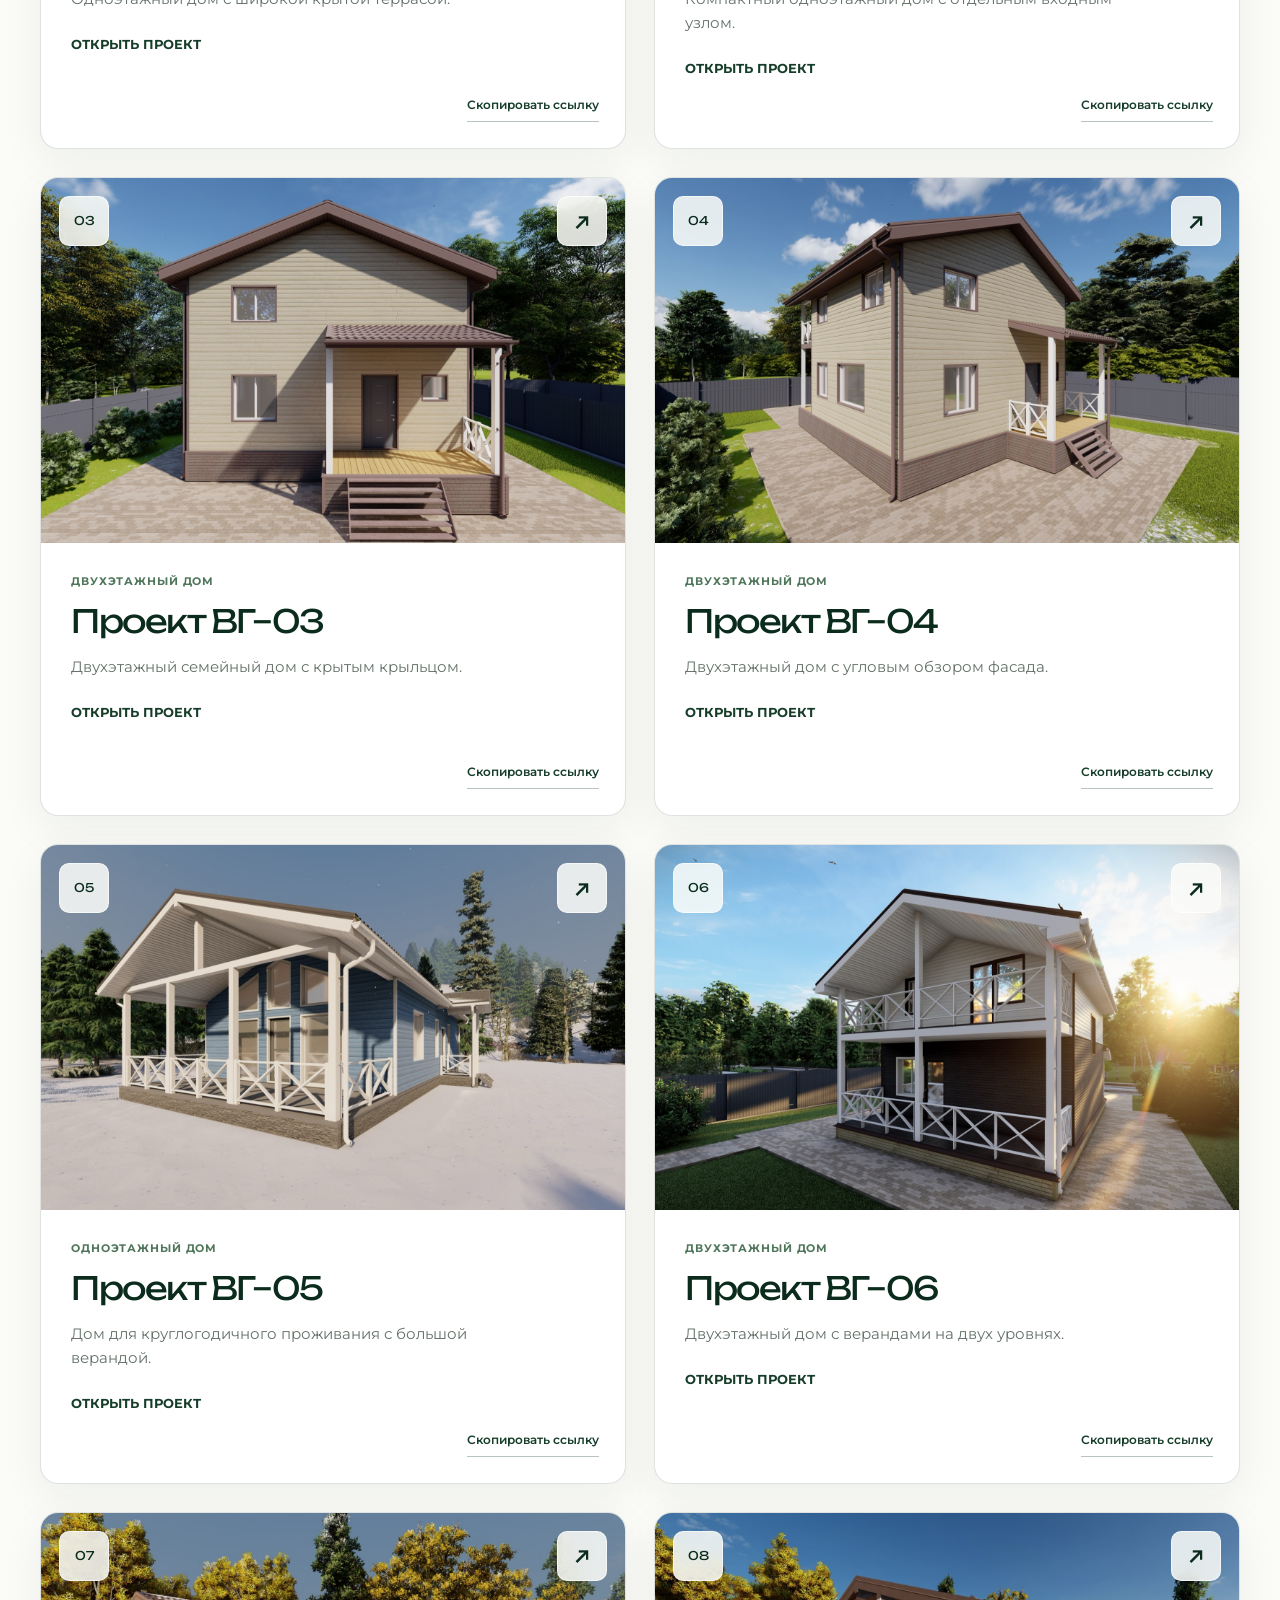
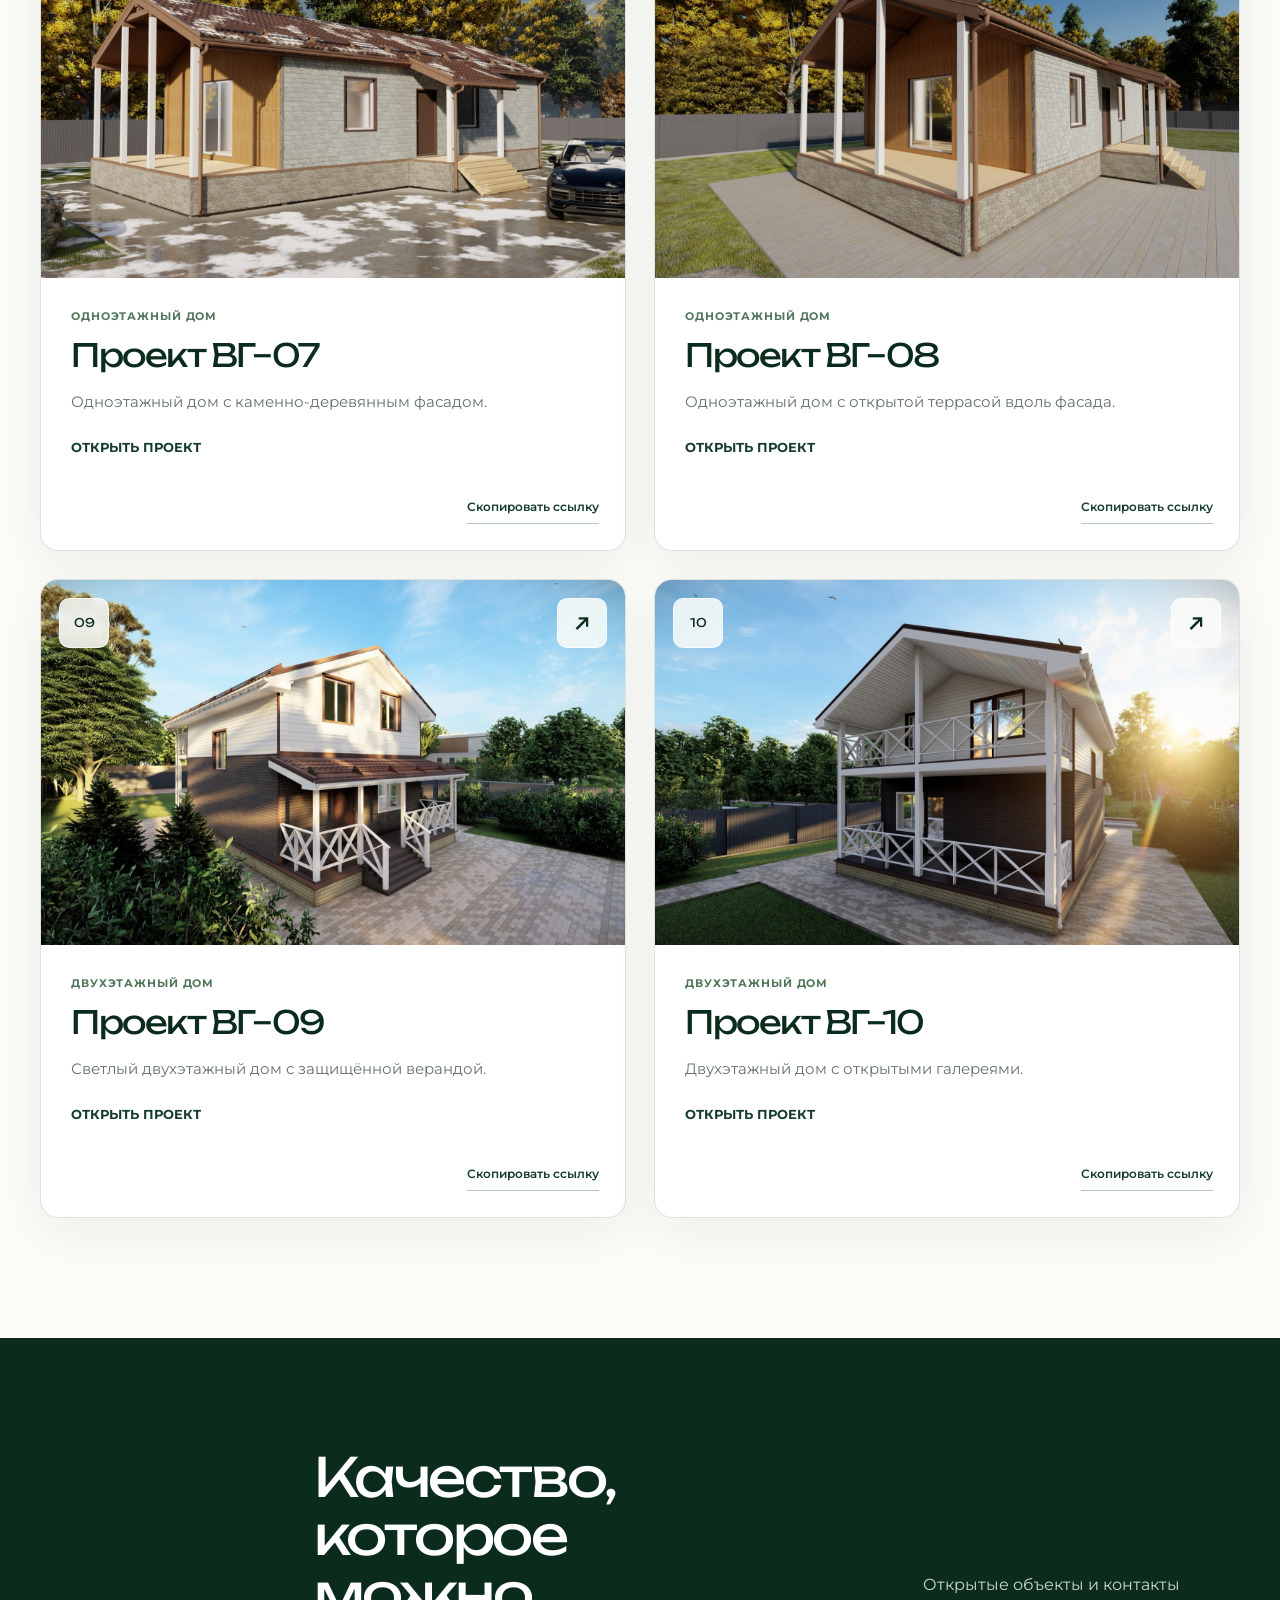
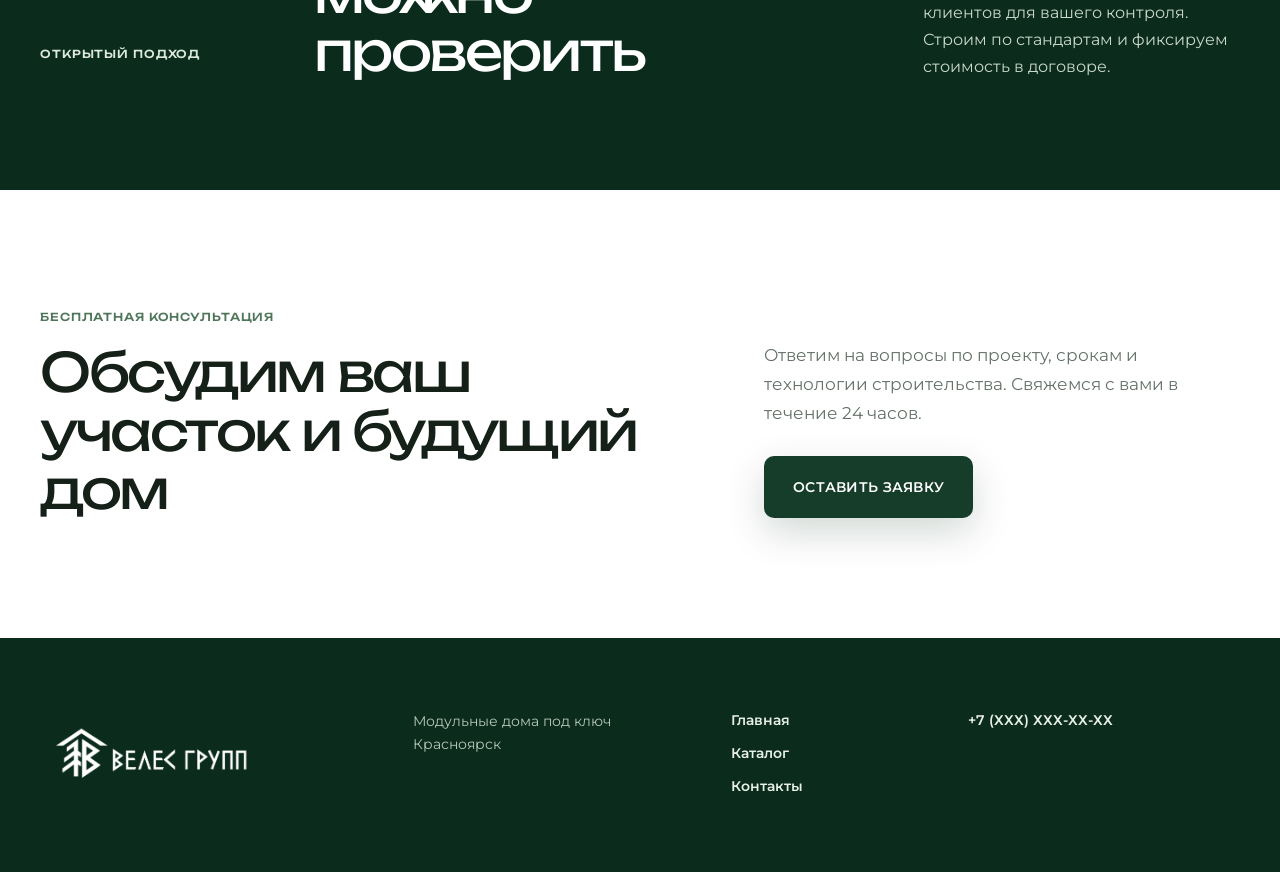
==== commit 672a4015: "Rename offering to modular homes" ====
--- a/catalog.html
+++ b/catalog.html
@@ -6,7 +6,7 @@
     <title>Каталог проектов — Велес Групп</title>
     <meta
       name="description"
-      content="Каталог проектов малоэтажных домов Велес Групп. Каждый проект открывается отдельной ссылкой."
+      content="Каталог проектов модульных домов Велес Групп. Каждый проект открывается отдельной ссылкой."
     >
     <link rel="icon" href="assets/veles-logo.png" type="image/png">
     <link rel="preconnect" href="https://fonts.googleapis.com">
@@ -68,7 +68,7 @@
         <div class="shell">
           <div class="section-heading" data-reveal>
             <div>
-              <p class="eyebrow">Малоэтажные дома под ключ</p>
+              <p class="eyebrow">Модульные дома под ключ</p>
               <h2>Проекты Велес Групп</h2>
             </div>
             <p class="section-heading__copy">
@@ -122,7 +122,7 @@
         <a class="site-footer__logo" href="index.html">
           <img src="assets/veles-logo.png" alt="Велес Групп">
         </a>
-        <p>Малоэтажные дома под ключ<br>Красноярск</p>
+        <p>Модульные дома под ключ<br>Красноярск</p>
         <nav aria-label="Навигация в подвале">
           <a href="index.html">Главная</a>
           <a href="catalog.html">Каталог</a>
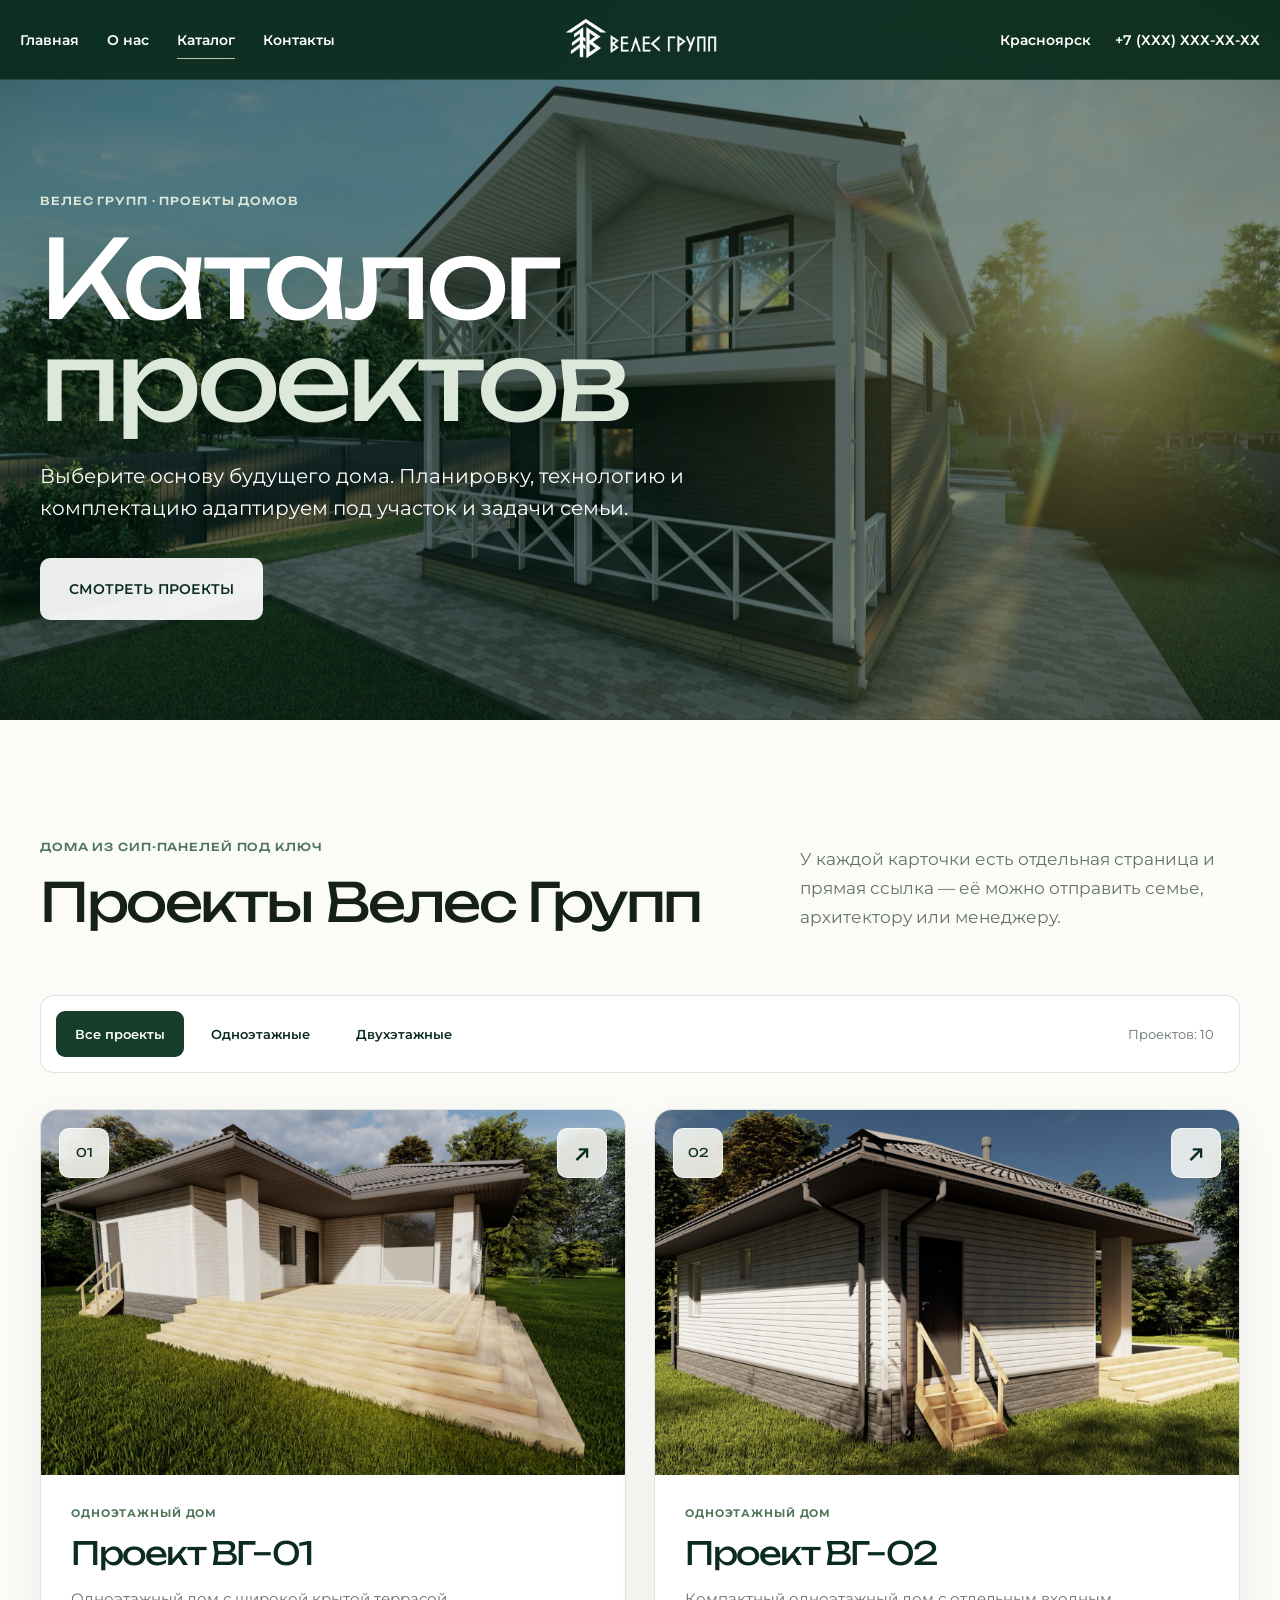
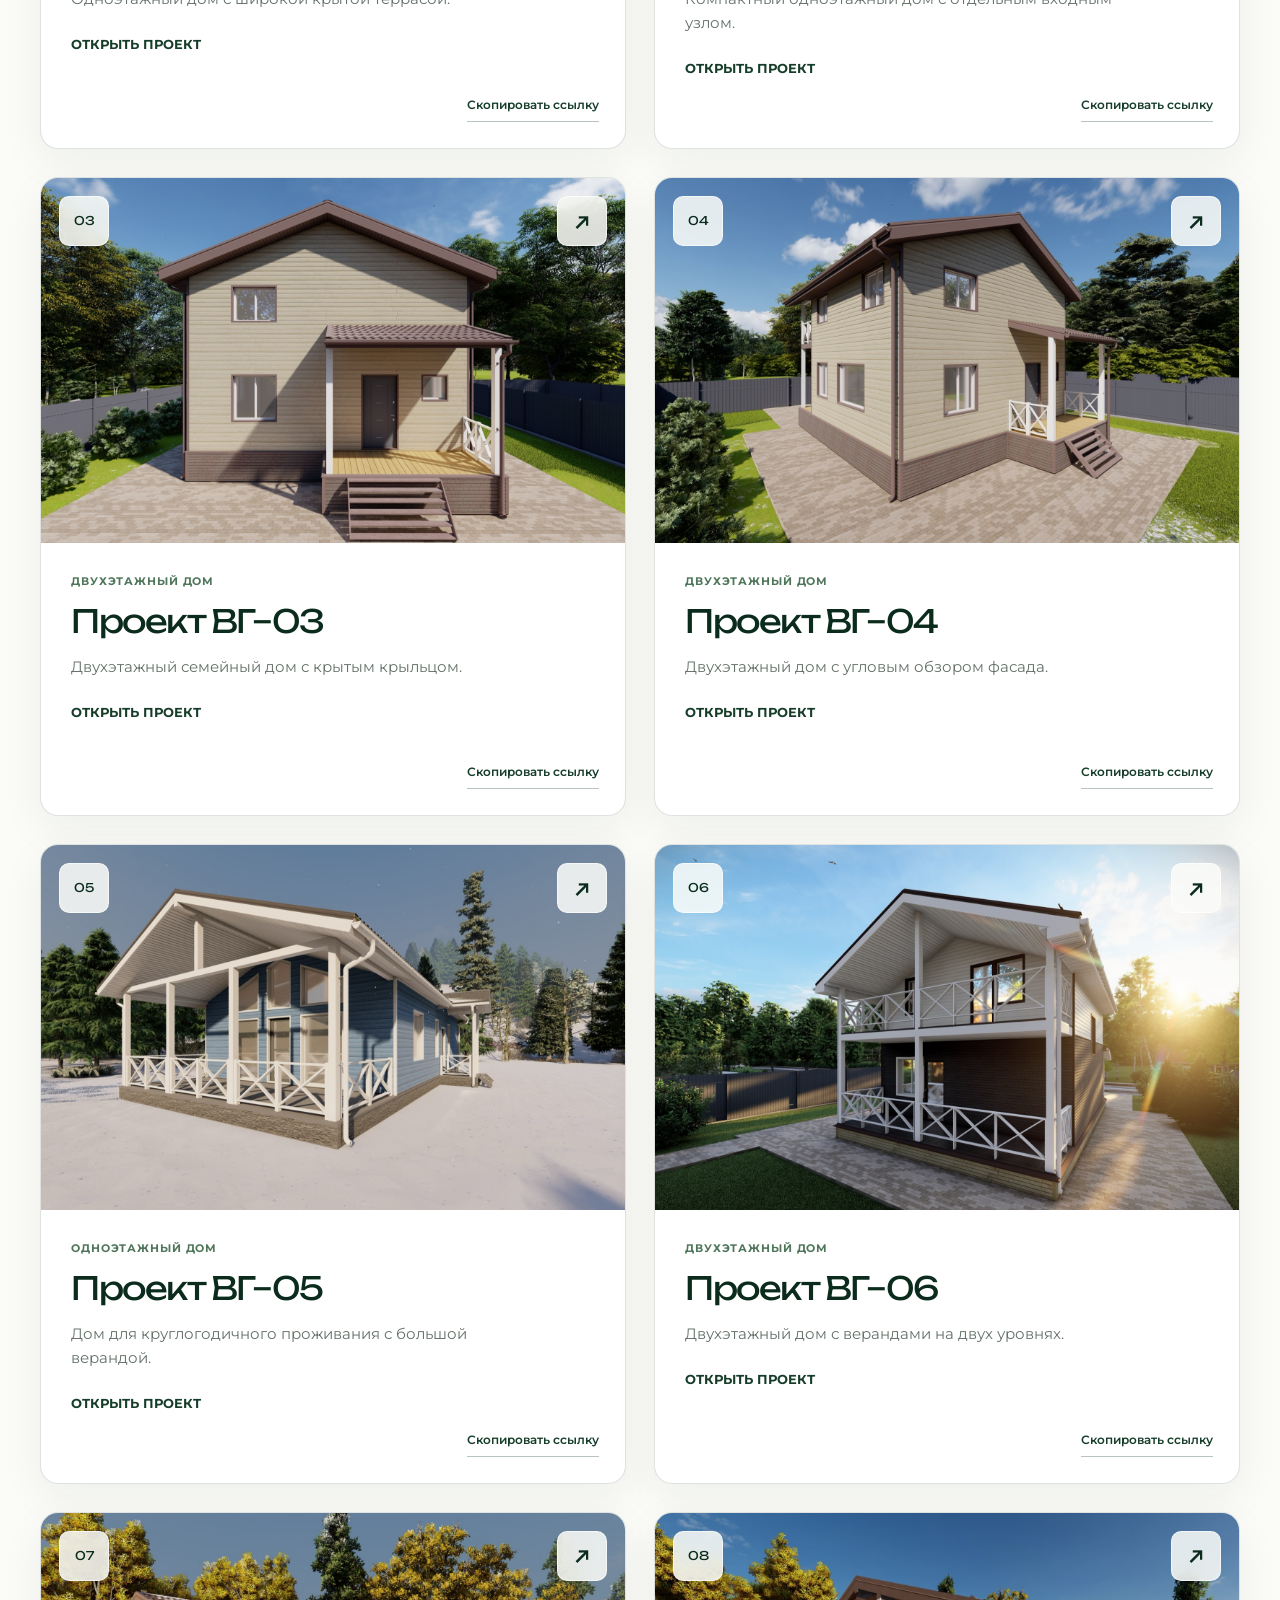
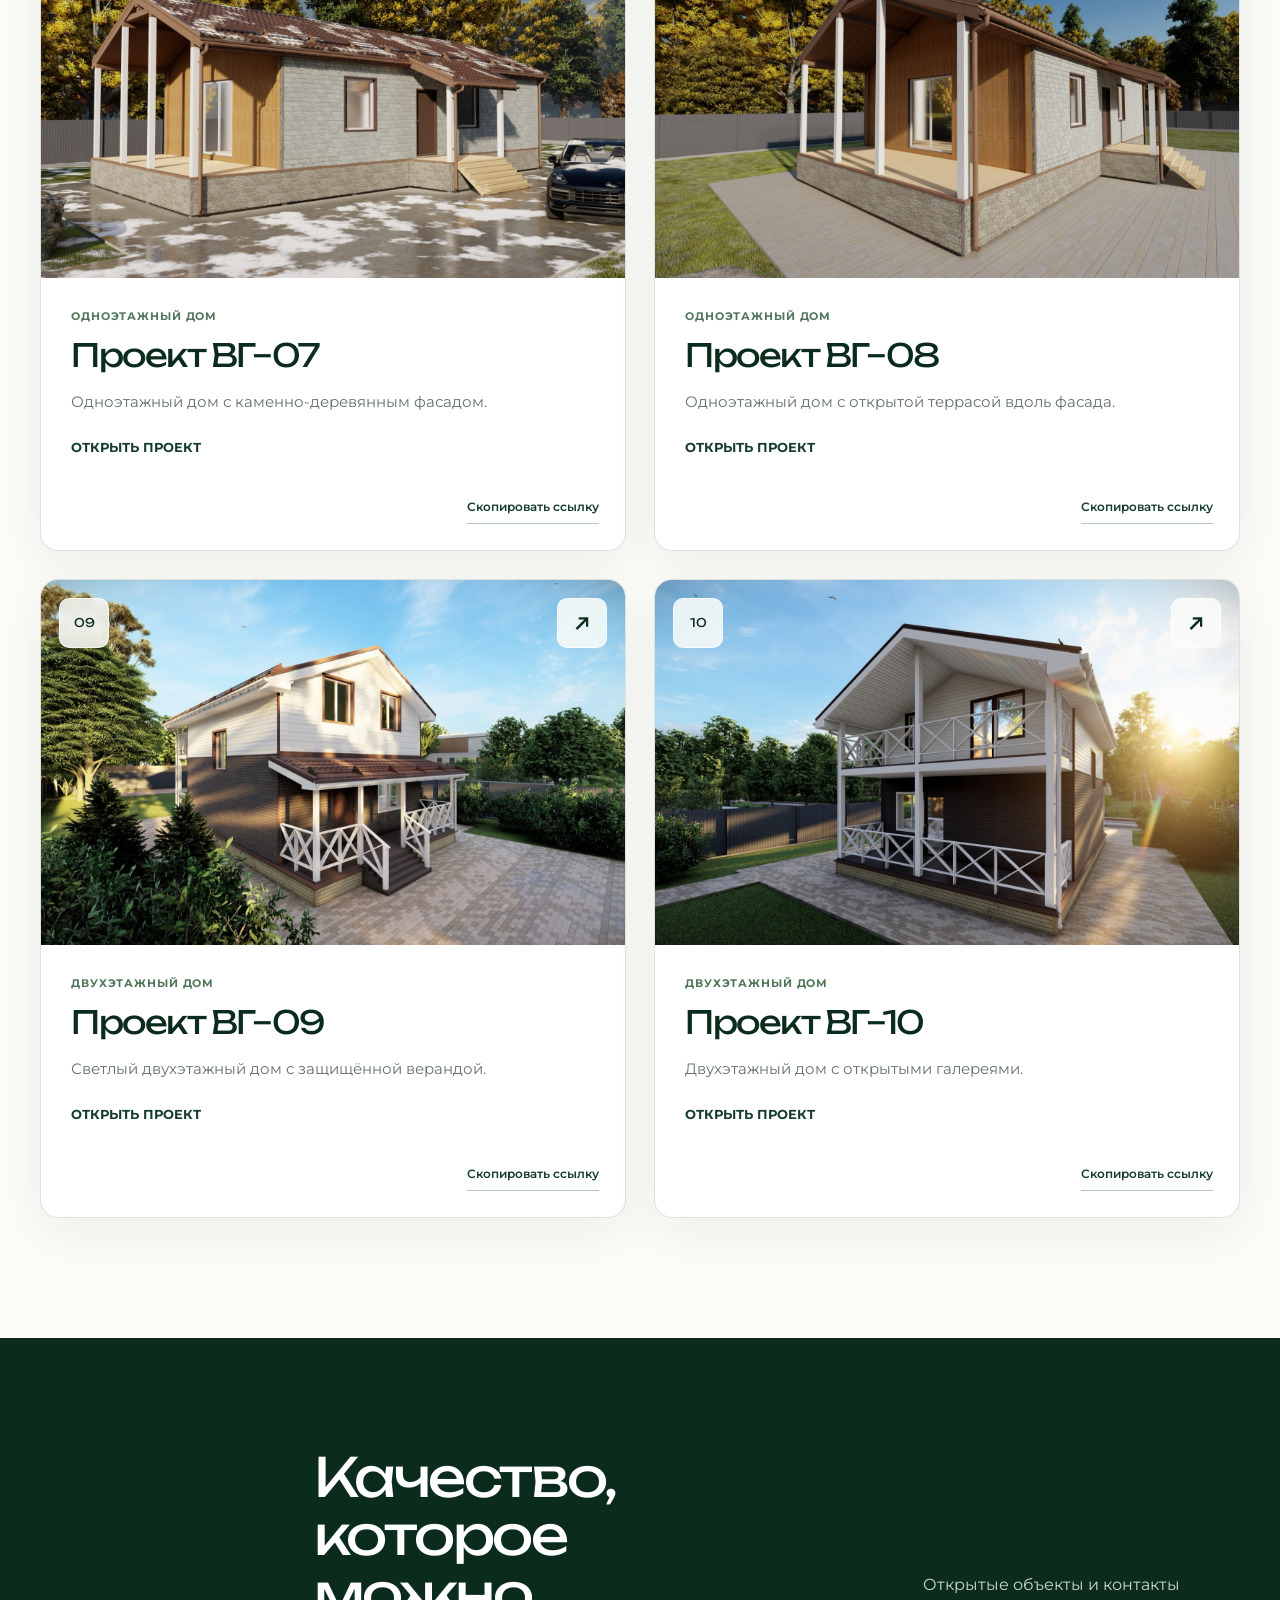
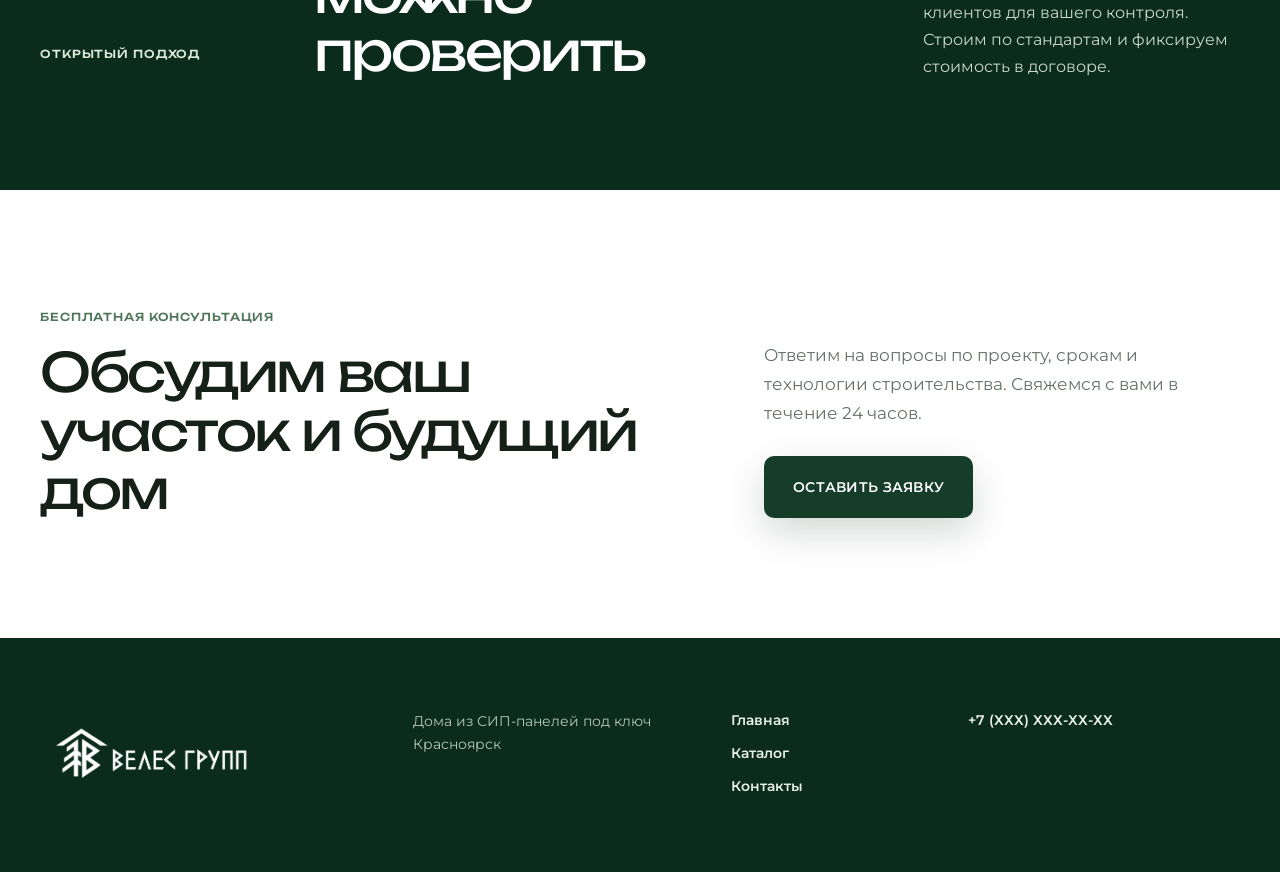
==== commit cc2774ae: "Sync mobile copy and describe SIP homes" ====
--- a/catalog.html
+++ b/catalog.html
@@ -6,7 +6,7 @@
     <title>Каталог проектов — Велес Групп</title>
     <meta
       name="description"
-      content="Каталог проектов модульных домов Велес Групп. Каждый проект открывается отдельной ссылкой."
+      content="Каталог проектов домов из СИП-панелей Велес Групп. Каждый проект открывается отдельной ссылкой."
     >
     <link rel="icon" href="assets/veles-logo.png" type="image/png">
     <link rel="preconnect" href="https://fonts.googleapis.com">
@@ -68,7 +68,7 @@
         <div class="shell">
           <div class="section-heading" data-reveal>
             <div>
-              <p class="eyebrow">Модульные дома под ключ</p>
+              <p class="eyebrow">Дома из СИП-панелей под ключ</p>
               <h2>Проекты Велес Групп</h2>
             </div>
             <p class="section-heading__copy">
@@ -122,7 +122,7 @@
         <a class="site-footer__logo" href="index.html">
           <img src="assets/veles-logo.png" alt="Велес Групп">
         </a>
-        <p>Модульные дома под ключ<br>Красноярск</p>
+        <p>Дома из СИП-панелей под ключ<br>Красноярск</p>
         <nav aria-label="Навигация в подвале">
           <a href="index.html">Главная</a>
           <a href="catalog.html">Каталог</a>
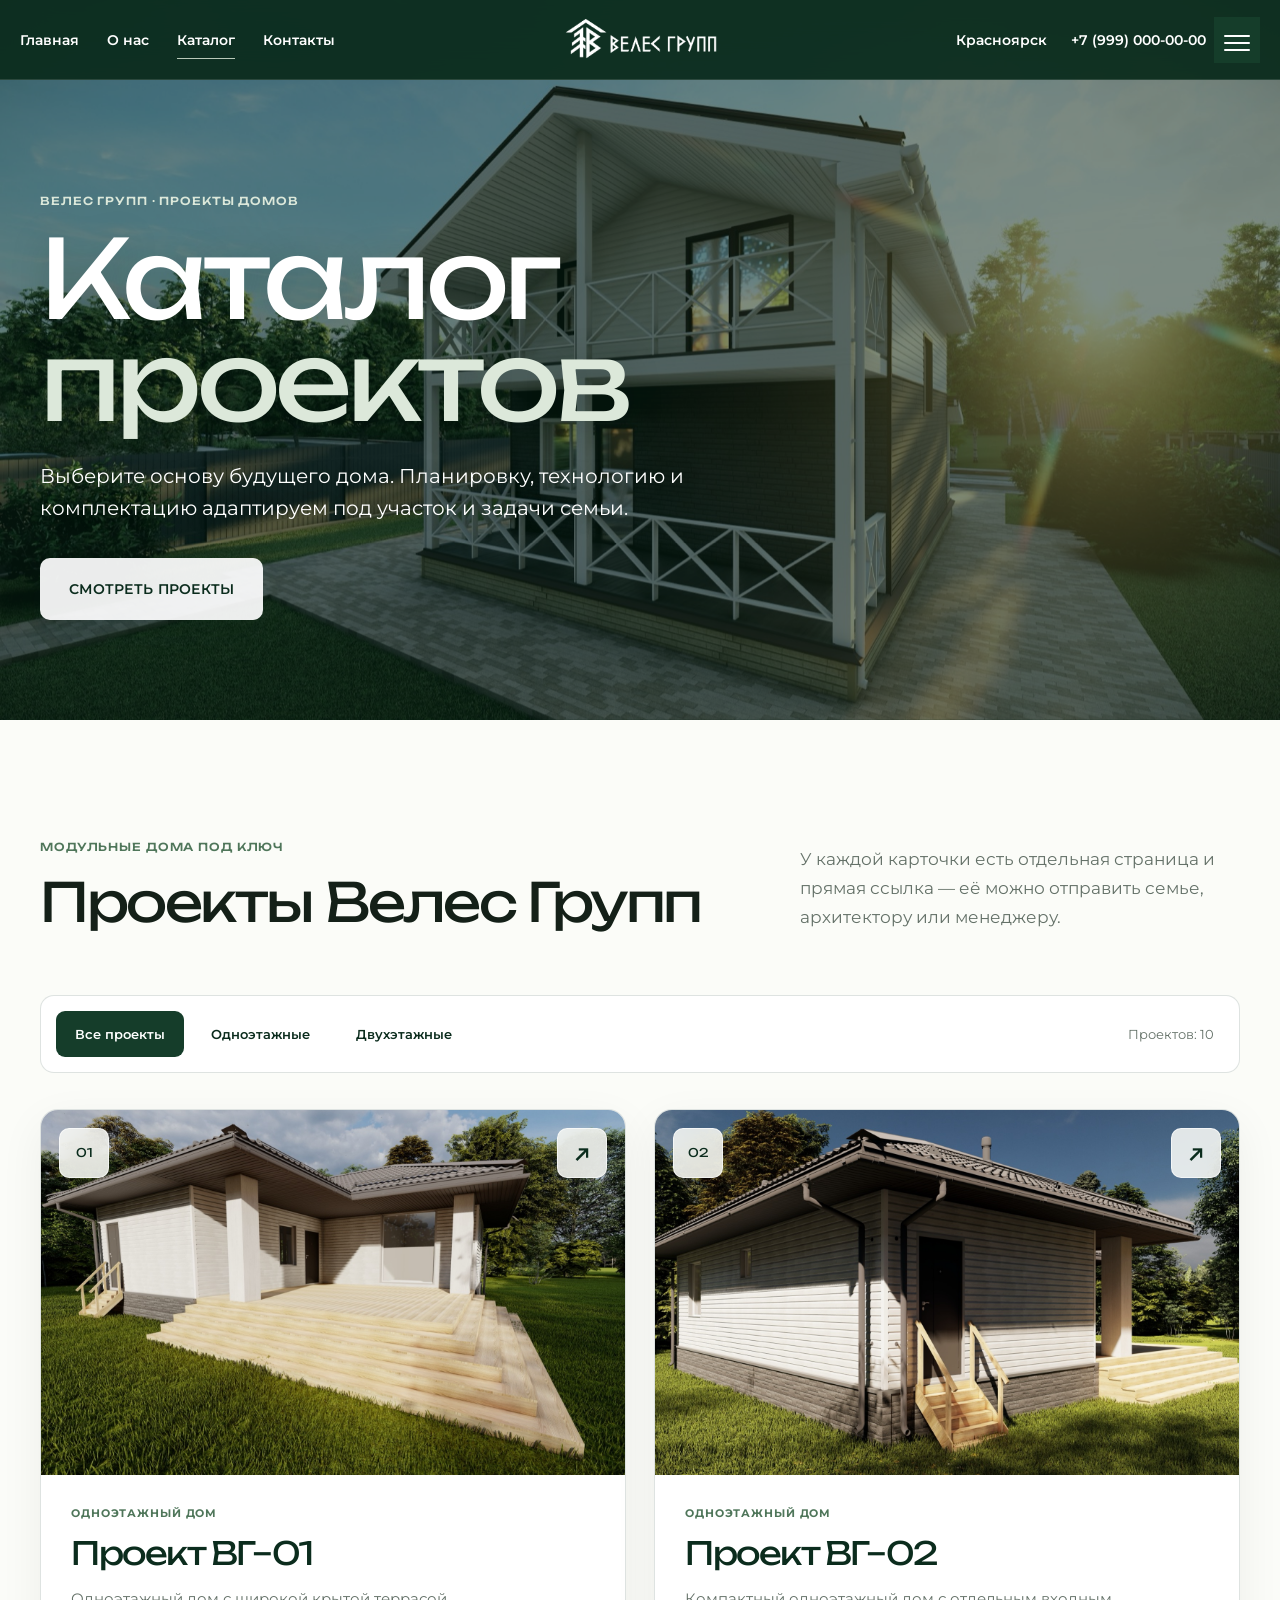
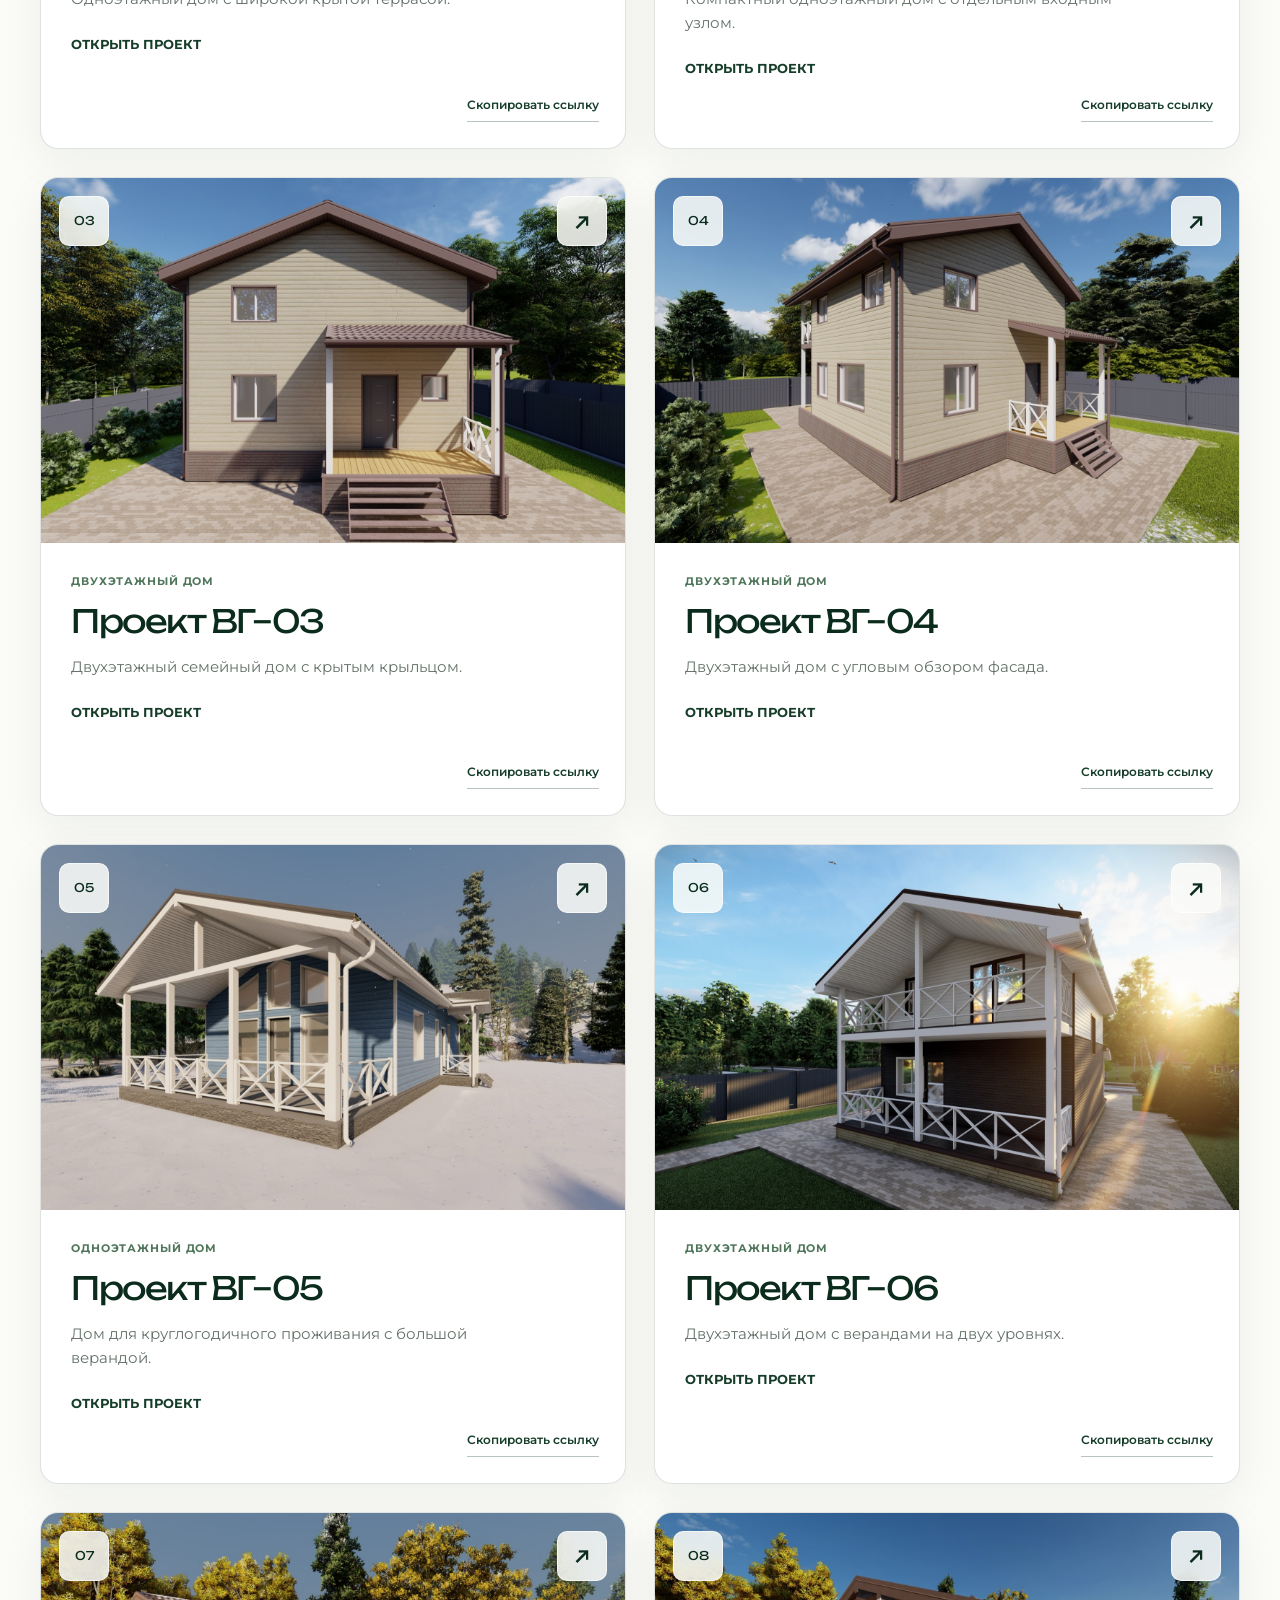
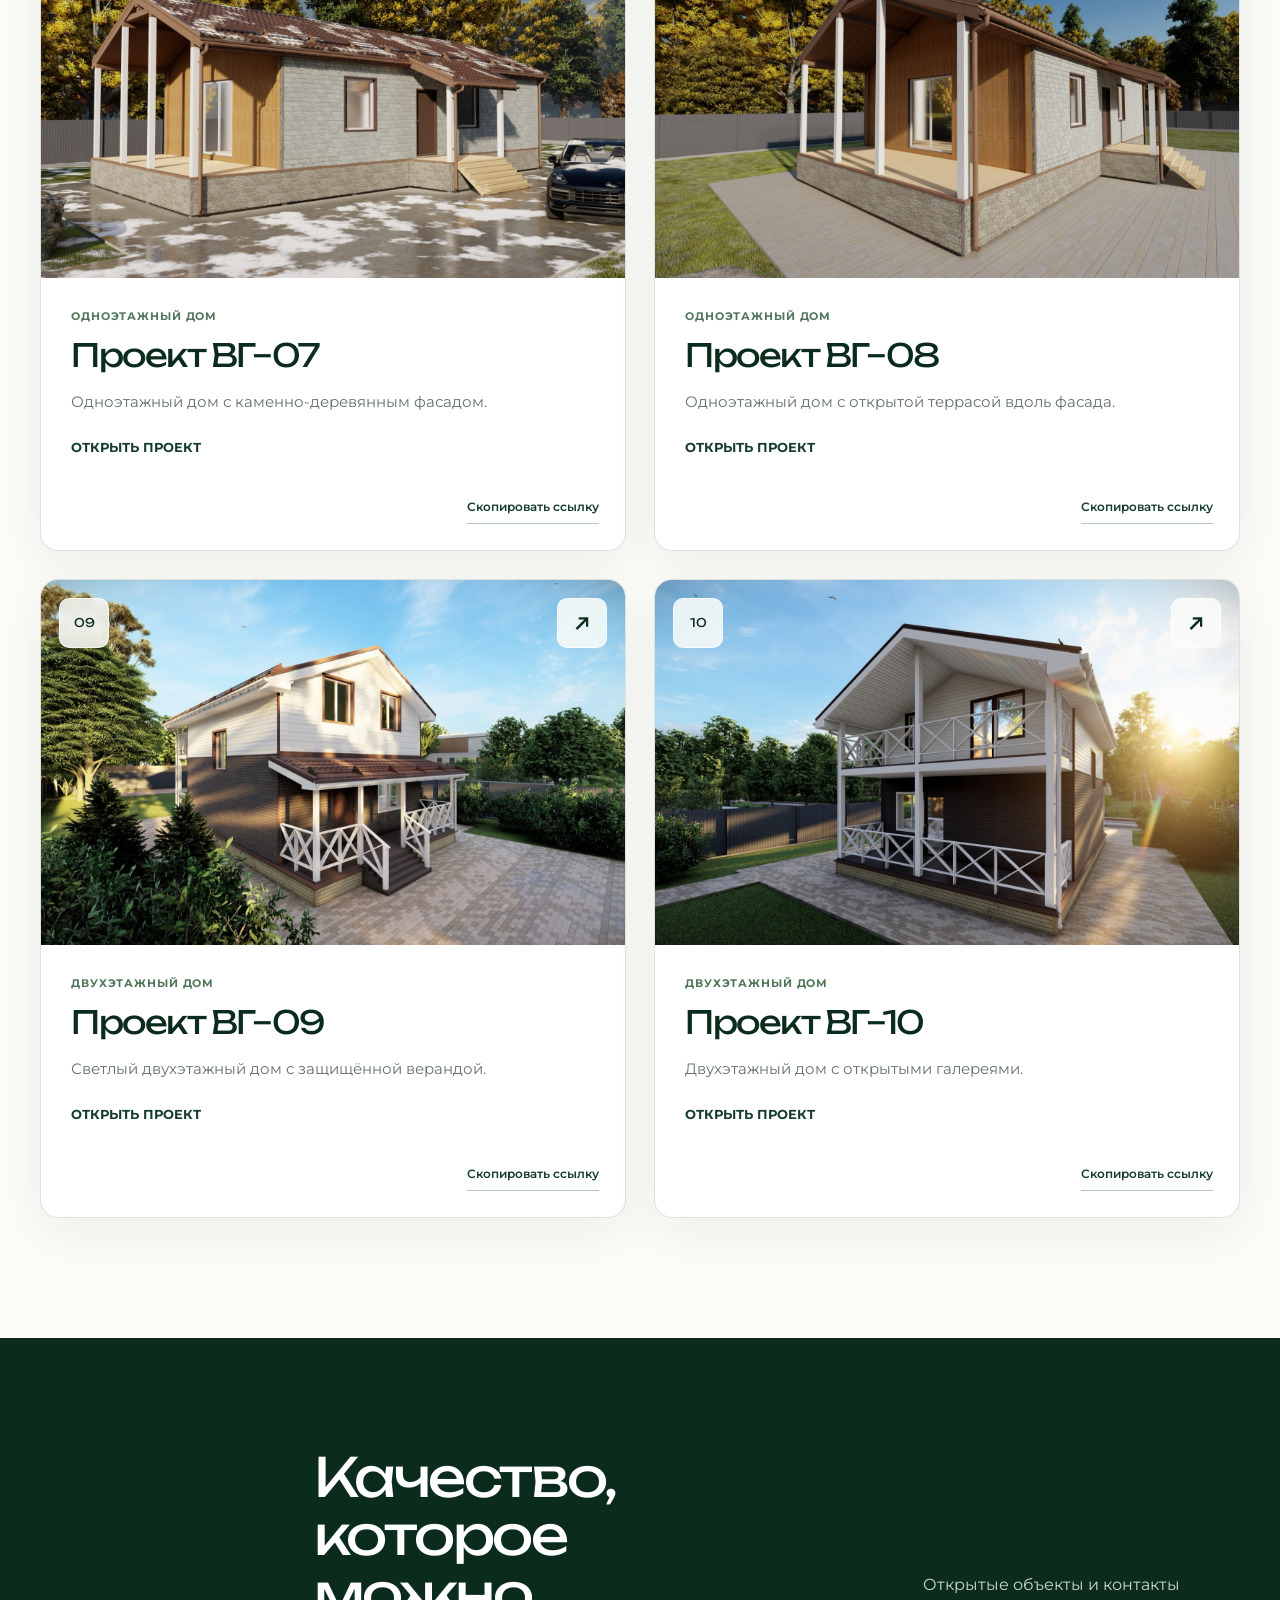
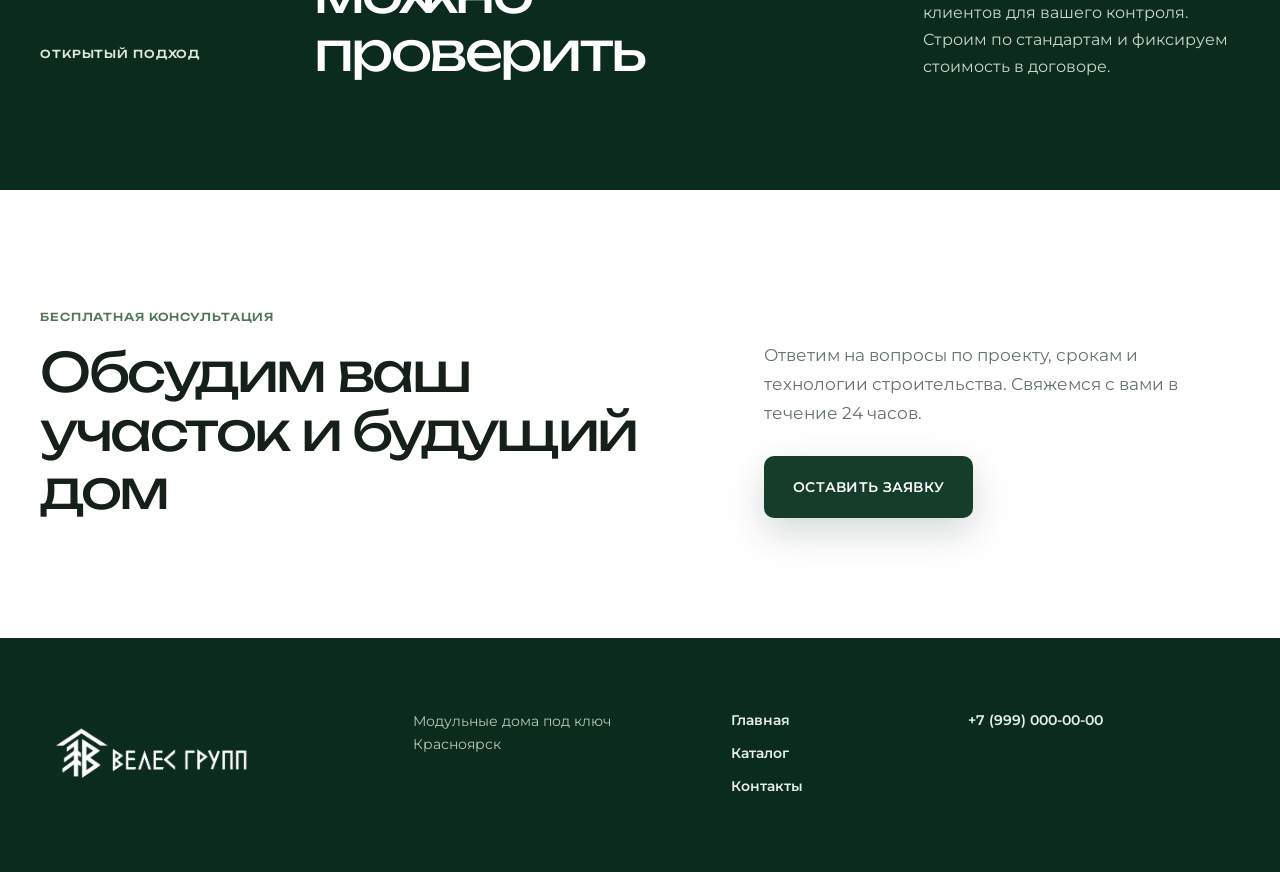
==== commit 308c6949: "Refine responsive Veles Group layout" ====
--- a/catalog.html
+++ b/catalog.html
@@ -6,7 +6,7 @@
     <title>Каталог проектов — Велес Групп</title>
     <meta
       name="description"
-      content="Каталог проектов домов из СИП-панелей Велес Групп. Каждый проект открывается отдельной ссылкой."
+      content="Каталог проектов модульных домов Велес Групп. Каждый проект открывается отдельной ссылкой."
     >
     <link rel="icon" href="assets/veles-logo.png" type="image/png">
     <link rel="preconnect" href="https://fonts.googleapis.com">
@@ -15,7 +15,7 @@
       href="https://fonts.googleapis.com/css2?family=Montserrat:wght@300;400;500;600;700&amp;family=Unbounded:wght@300;400;500;600&amp;display=swap"
       rel="stylesheet"
     >
-    <link rel="stylesheet" href="styles.css?v=20260802-2">
+    <link rel="stylesheet" href="styles.css?v=20260802-8">
   </head>
   <body data-page="catalog">
     <header class="site-header" data-site-header>
@@ -33,7 +33,7 @@
 
         <div class="site-header__right">
           <span class="site-header__city">Красноярск</span>
-          <a class="site-header__phone" href="#" aria-label="Телефон будет указан позже">+7 (ХХХ) ХХХ-ХХ-ХХ</a>
+          <span class="site-header__phone" aria-label="Телефон">+7 (999) 000-00-00</span>
           <button class="nav-toggle" type="button" aria-label="Открыть меню" aria-expanded="false" data-nav-toggle>
             <span></span><span></span><span></span>
           </button>
@@ -46,7 +46,7 @@
         <a href="catalog.html" aria-current="page">Каталог</a>
         <a href="index.html#rec745374895">Отзывы</a>
         <a href="index.html#rec737865457">Контакты</a>
-        <a href="#" aria-label="Телефон будет указан позже">+7 (ХХХ) ХХХ-ХХ-ХХ</a>
+        <span aria-label="Телефон">+7 (999) 000-00-00</span>
       </nav>
     </header>
 
@@ -68,7 +68,7 @@
         <div class="shell">
           <div class="section-heading" data-reveal>
             <div>
-              <p class="eyebrow">Дома из СИП-панелей под ключ</p>
+              <p class="eyebrow">Модульные дома под ключ</p>
               <h2>Проекты Велес Групп</h2>
             </div>
             <p class="section-heading__copy">
@@ -122,13 +122,13 @@
         <a class="site-footer__logo" href="index.html">
           <img src="assets/veles-logo.png" alt="Велес Групп">
         </a>
-        <p>Дома из СИП-панелей под ключ<br>Красноярск</p>
+        <p>Модульные дома под ключ<br>Красноярск</p>
         <nav aria-label="Навигация в подвале">
           <a href="index.html">Главная</a>
           <a href="catalog.html">Каталог</a>
           <a href="index.html#rec737865457">Контакты</a>
         </nav>
-        <a class="site-footer__phone" href="#" aria-label="Телефон будет указан позже">+7 (ХХХ) ХХХ-ХХ-ХХ</a>
+        <span class="site-footer__phone" aria-label="Телефон">+7 (999) 000-00-00</span>
       </div>
     </footer>
 
--- a/styles.css
+++ b/styles.css
@@ -99,6 +99,7 @@
 
 .site-nav a,
 .site-header__right a,
+.site-header__phone,
 .site-header__city {
   color: #fff;
   font-size: 14px;
@@ -173,8 +174,13 @@
   transform: scaleX(1);
 }
 
+/* The phone belongs immediately to the left of the menu button. */
+.site-header__phone + .nav-toggle {
+  margin-left: -16px;
+}
+
 .nav-toggle {
-  display: none;
+  display: block;
   width: 46px;
   height: 46px;
   padding: 13px 10px;
@@ -187,9 +193,10 @@
 .nav-toggle span {
   display: block;
   width: 100%;
-  height: 1px;
+  height: 2px;
   margin: 5px 0;
-  background: #fff;
+  background: #fff !important;
+  border-radius: 2px;
   transition: transform 200ms ease, opacity 200ms ease;
 }
 
@@ -207,6 +214,45 @@
 
 .mobile-nav {
   display: none;
+}
+
+/* The compact menu is available on desktop too, matching the main page header. */
+@media (min-width: 901px) {
+  .mobile-nav {
+    position: fixed;
+    z-index: 1000;
+    top: 80px;
+    right: 24px;
+    display: flex;
+    flex-direction: column;
+    align-items: flex-start;
+    gap: 18px;
+    box-sizing: border-box;
+    width: 260px;
+    max-height: 0;
+    padding: 0 24px;
+    overflow: hidden;
+    background: rgba(11, 44, 29, 0.99);
+    box-shadow: 0 24px 50px rgba(5, 24, 15, 0.28);
+    opacity: 0;
+    pointer-events: none;
+    transition: max-height 300ms ease, padding 300ms ease, opacity 200ms ease;
+  }
+
+  .mobile-nav.is-open {
+    max-height: 520px;
+    padding-top: 26px;
+    padding-bottom: 30px;
+    opacity: 1;
+    pointer-events: auto;
+  }
+
+  .mobile-nav a,
+  .mobile-nav > span {
+    color: #fff;
+    font-family: 'Unbounded', 'Montserrat', Arial, sans-serif;
+    font-size: 14px;
+  }
 }
 
 .eyebrow {
@@ -892,10 +938,6 @@
 }
 
 @media (max-width: 1120px) {
-  .site-header__phone {
-    display: none;
-  }
-
   .site-nav {
     gap: 18px;
   }
@@ -925,6 +967,12 @@
 
   .site-header__right {
     grid-column: 3;
+    gap: 14px;
+  }
+
+  .site-header__phone {
+    display: inline;
+    font-size: 12px;
   }
 
   .nav-toggle {
@@ -958,7 +1006,8 @@
     pointer-events: auto;
   }
 
-  .mobile-nav a {
+  .mobile-nav a,
+  .mobile-nav > span {
     color: #fff;
     font-family: 'Unbounded', 'Montserrat', Arial, sans-serif;
     font-size: 15px;
@@ -1038,10 +1087,18 @@
 
   .site-header__right {
     margin-left: auto;
+    gap: 10px;
   }
 
   .site-logo {
-    display: none;
+    display: flex;
+    width: 152px;
+    height: 66px;
+  }
+
+  .site-logo img {
+    width: 150px;
+    height: 62px;
   }
 
   .nav-toggle {
@@ -1222,6 +1279,20 @@
   }
 }
 
+@media (max-width: 380px) {
+  .site-logo {
+    width: 122px;
+  }
+
+  .site-logo img {
+    width: 120px;
+  }
+
+  .site-header__phone {
+    display: none;
+  }
+}
+
 @media (max-width: 420px) {
   .shell {
     width: calc(100% - 24px);
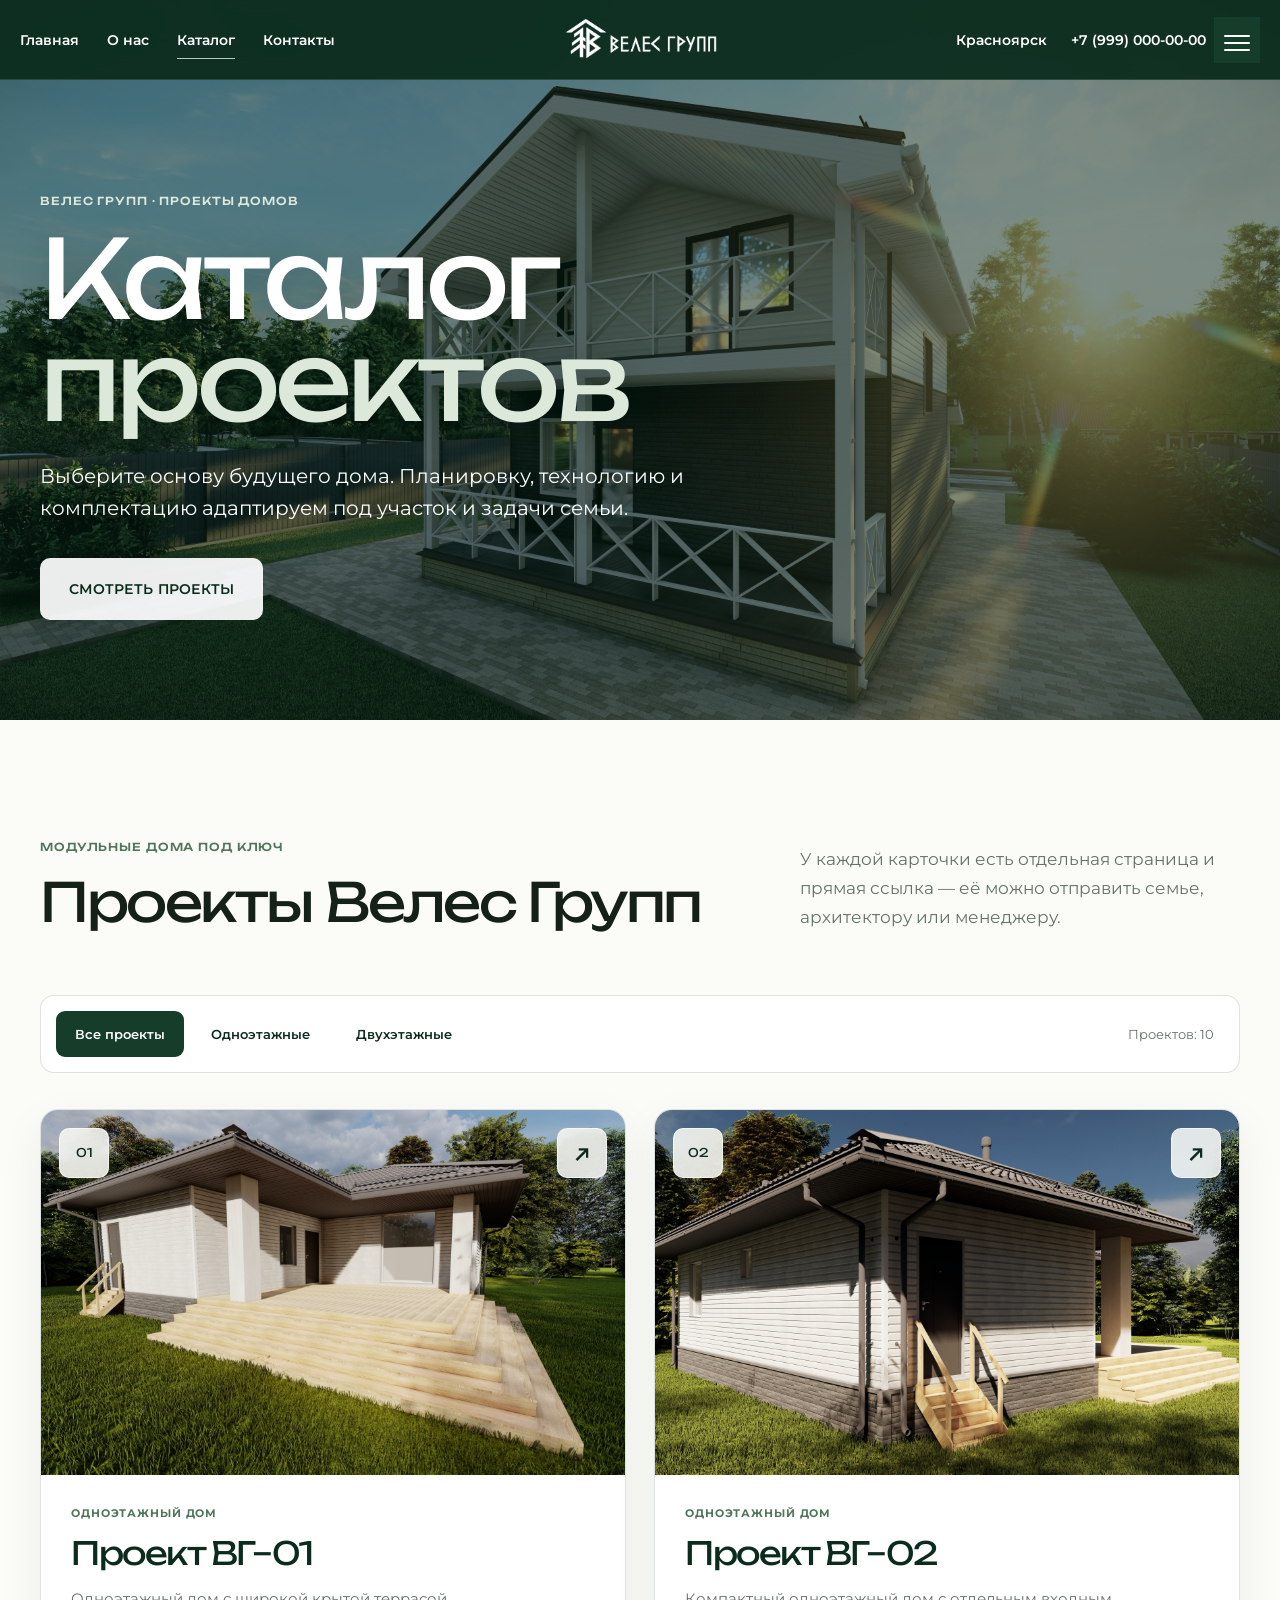
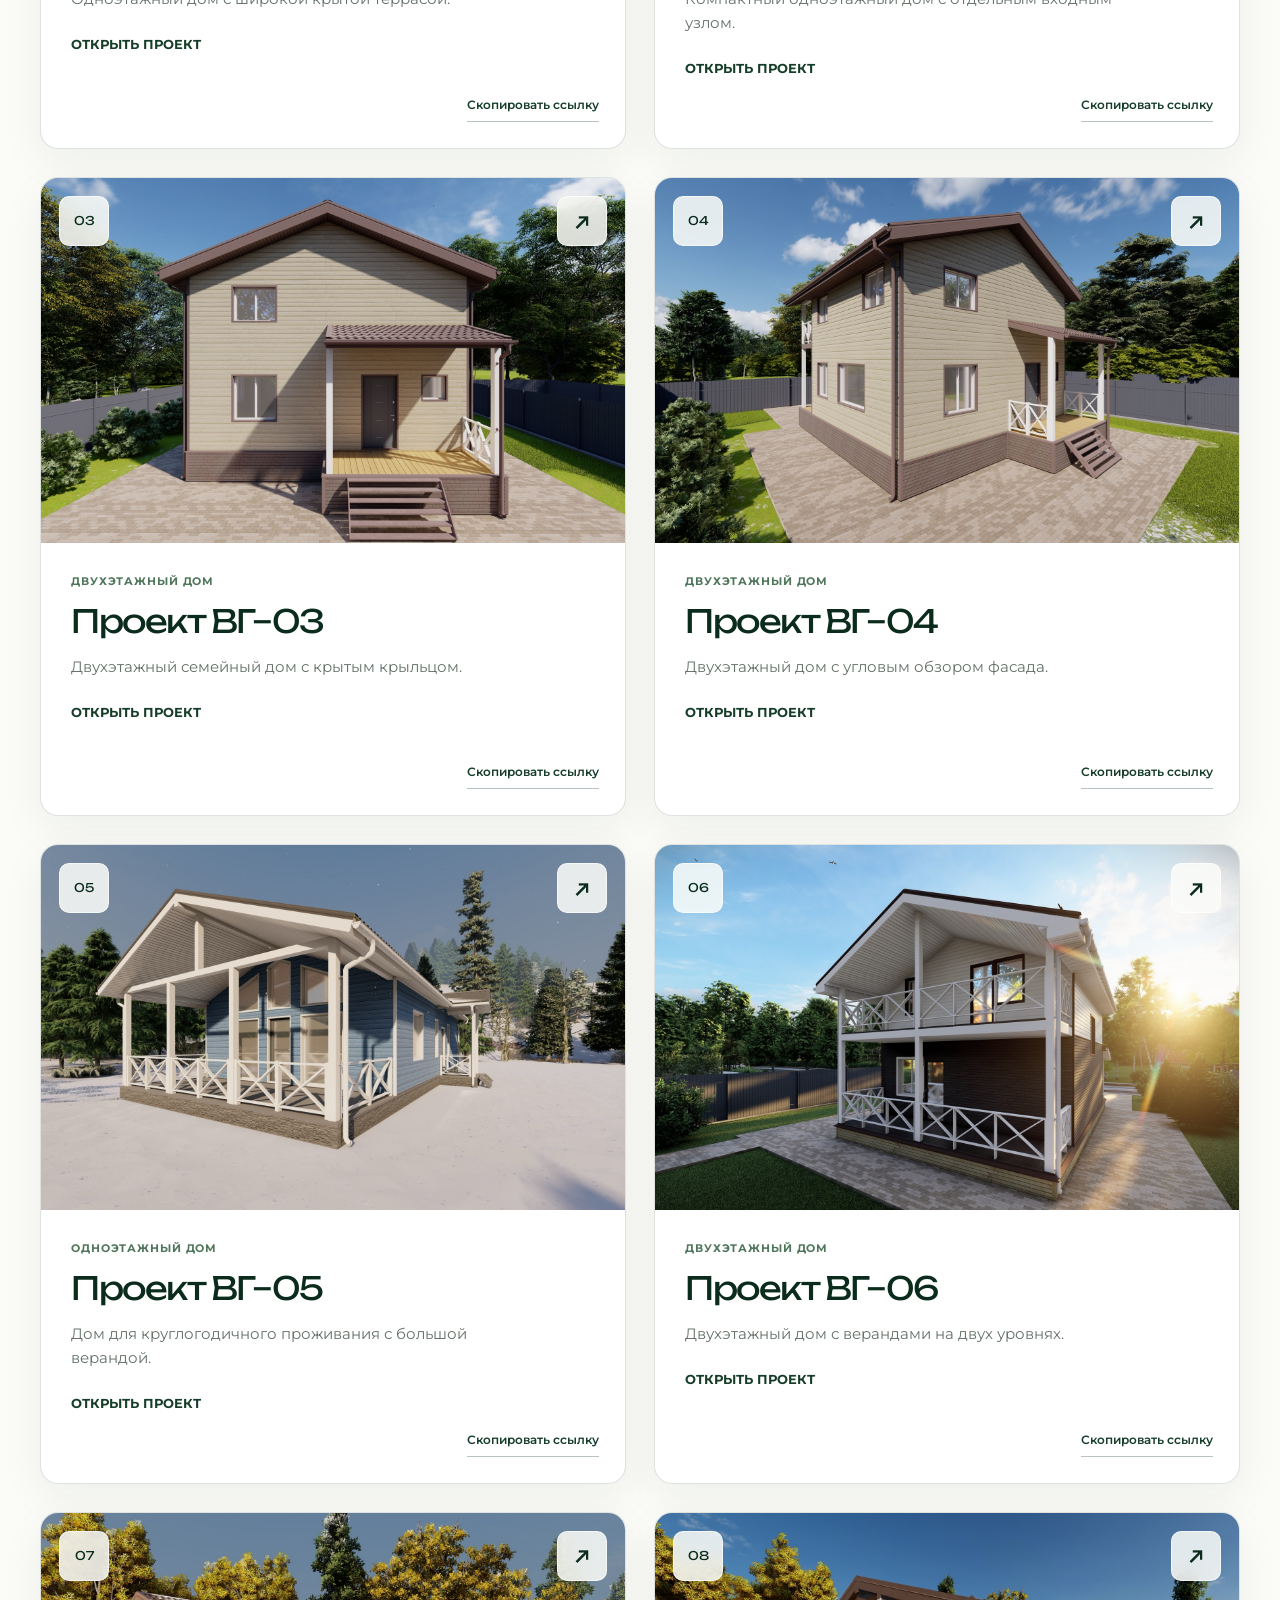
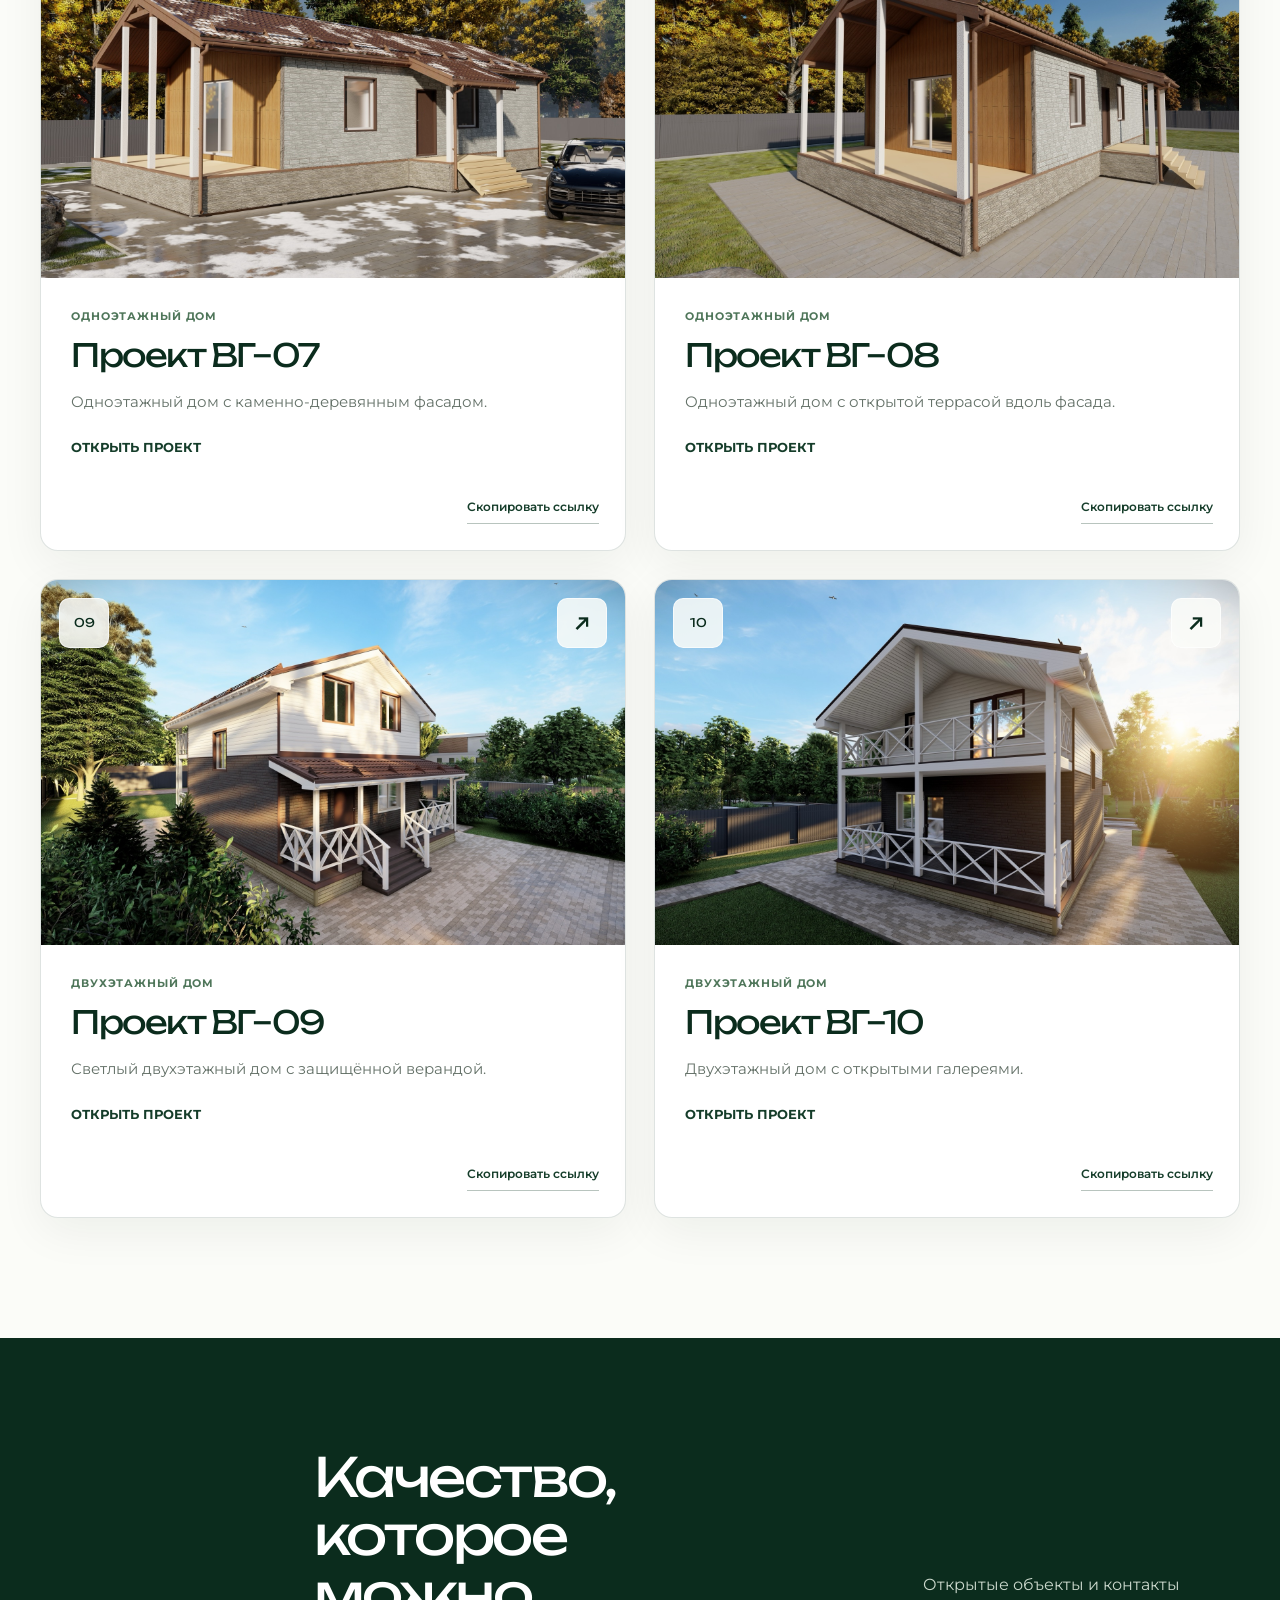
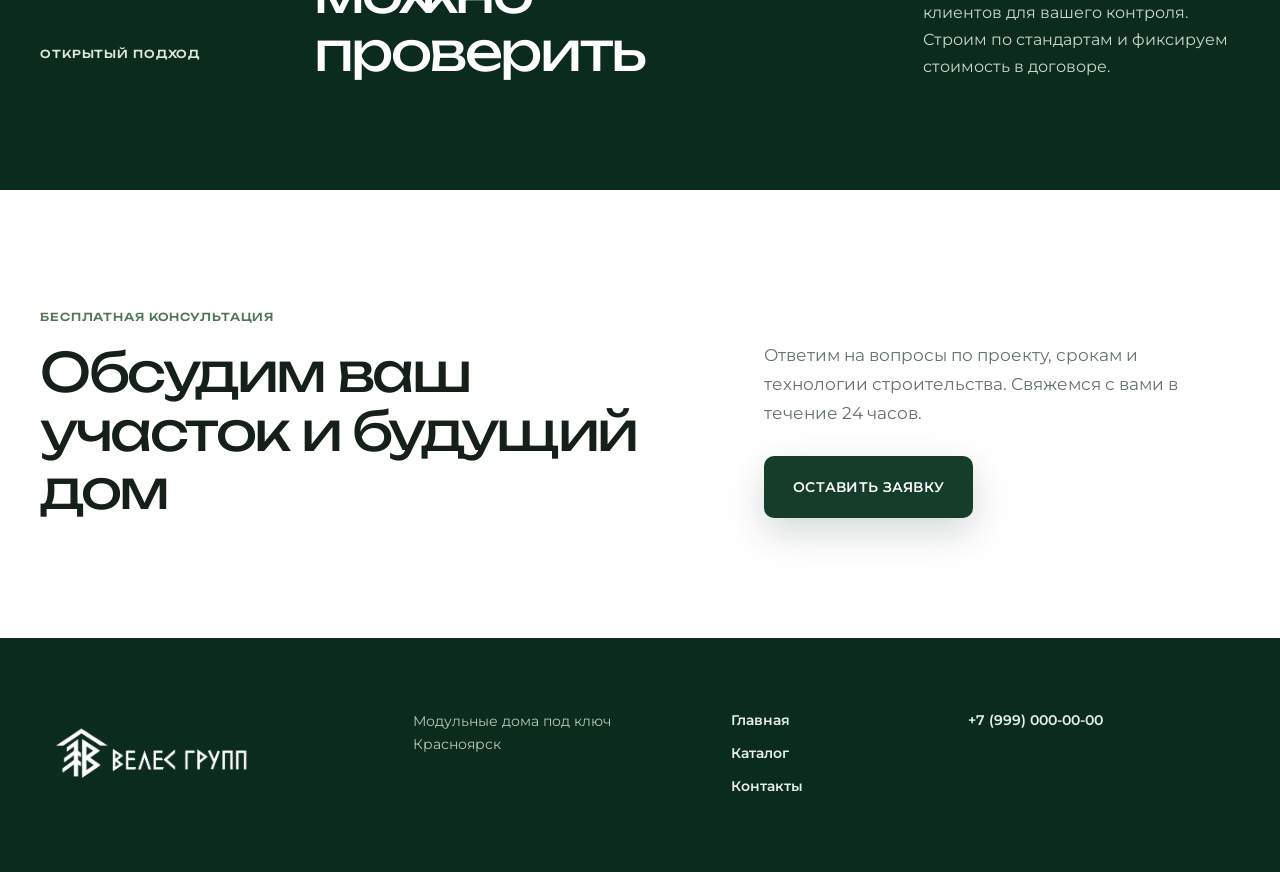
==== commit 6f5ff43c: "Rebuild Veles Group site with local assets" ====
--- a/catalog.html
+++ b/catalog.html
@@ -15,16 +15,16 @@
       href="https://fonts.googleapis.com/css2?family=Montserrat:wght@300;400;500;600;700&amp;family=Unbounded:wght@300;400;500;600&amp;display=swap"
       rel="stylesheet"
     >
-    <link rel="stylesheet" href="styles.css?v=20260802-8">
+    <link rel="stylesheet" href="styles.css?v=20260803-19">
   </head>
   <body data-page="catalog">
     <header class="site-header" data-site-header>
       <div class="site-header__inner">
         <nav class="site-nav site-nav--left" aria-label="Основная навигация">
           <a href="index.html">Главная</a>
-          <a href="index.html#rec739080578">О нас</a>
+          <a href="index.html#about">О нас</a>
           <a href="catalog.html" aria-current="page">Каталог</a>
-          <a href="index.html#rec737865457">Контакты</a>
+          <a href="index.html#contacts">Контакты</a>
         </nav>
 
         <a class="site-logo" href="index.html" aria-label="Велес Групп — на главную">
@@ -42,17 +42,19 @@
 
       <nav class="mobile-nav" aria-label="Мобильная навигация" data-mobile-nav>
         <a href="index.html">Главная</a>
-        <a href="index.html#rec739080578">О нас</a>
+        <a href="index.html#about">О нас</a>
         <a href="catalog.html" aria-current="page">Каталог</a>
-        <a href="index.html#rec745374895">Отзывы</a>
-        <a href="index.html#rec737865457">Контакты</a>
+        <a href="index.html#stages">Этапы</a>
+        <a href="index.html#built">Сданные объекты</a>
+        <a href="index.html#reviews">Отзывы</a>
+        <a href="index.html#contacts">Контакты</a>
         <span aria-label="Телефон">+7 (999) 000-00-00</span>
       </nav>
     </header>
 
     <main>
       <section class="catalog-hero">
-        <img class="catalog-hero__image" src="assets/house-06.jpg" alt="Проект двухэтажного дома среди леса">
+        <img class="catalog-hero__image" src="assets/projects/veles-project-06.jpg" alt="Проект двухэтажного дома среди леса">
         <div class="catalog-hero__overlay"></div>
         <div class="catalog-hero__content shell" data-reveal>
           <p class="eyebrow eyebrow--light">Велес Групп · проекты домов</p>
@@ -126,7 +128,7 @@
         <nav aria-label="Навигация в подвале">
           <a href="index.html">Главная</a>
           <a href="catalog.html">Каталог</a>
-          <a href="index.html#rec737865457">Контакты</a>
+          <a href="index.html#contacts">Контакты</a>
         </nav>
         <span class="site-footer__phone" aria-label="Телефон">+7 (999) 000-00-00</span>
       </div>
--- a/styles.css
+++ b/styles.css
@@ -1342,3 +1342,1790 @@
     transform: none;
   }
 }
+
+/* Home page */
+body.is-loading {
+  overflow: hidden;
+}
+
+body.modal-open {
+  overflow: hidden;
+}
+
+.site-preloader {
+  position: fixed;
+  z-index: 3000;
+  inset: 0;
+  display: grid;
+  place-items: center;
+  overflow: hidden;
+  background:
+    linear-gradient(rgba(4, 23, 13, 0.58), rgba(4, 23, 13, 0.62)),
+    radial-gradient(circle at 50% 54%, rgba(82, 133, 108, 0.16), transparent 42%),
+    url('assets/generated/veles-preloader-forest.png') center / cover no-repeat,
+    #0b2c1d;
+  opacity: 1;
+  transition: opacity 620ms ease, visibility 620ms ease;
+}
+
+.site-preloader::before,
+.site-preloader::after {
+  position: absolute;
+  content: '';
+  pointer-events: none;
+}
+
+.site-preloader::before {
+  width: min(74vw, 960px);
+  aspect-ratio: 1;
+  border: 1px solid rgba(207, 223, 207, 0.12);
+  border-radius: 50%;
+  transform: translate(30%, -18%);
+}
+
+.site-preloader::after {
+  width: min(56vw, 720px);
+  aspect-ratio: 1;
+  border: 1px solid rgba(207, 223, 207, 0.09);
+  border-radius: 50%;
+  transform: translate(-48%, 34%);
+}
+
+.site-preloader__glow {
+  position: absolute;
+  inset: 0;
+  background:
+    linear-gradient(120deg, transparent 20%, rgba(190, 216, 193, 0.04) 50%, transparent 80%);
+  transform: translateX(-100%);
+  animation: preloader-light 3.1s ease-in-out both;
+}
+
+.site-preloader__logo {
+  position: relative;
+  z-index: 1;
+  width: min(68vw, 760px);
+}
+
+.site-preloader__logo svg,
+.site-preloader__logo img {
+  display: block;
+  width: 100%;
+  height: auto;
+}
+
+.site-preloader__logo img {
+  filter: brightness(0) invert(1);
+}
+
+.site-preloader.is-exiting {
+  opacity: 0;
+  visibility: hidden;
+}
+
+.site-preloader.is-hidden {
+  display: none;
+}
+
+@keyframes preloader-light {
+  0%,
+  35% {
+    transform: translateX(-100%);
+  }
+  100% {
+    transform: translateX(100%);
+  }
+}
+
+.home-hero {
+  position: relative;
+  display: grid;
+  align-items: center;
+  min-height: max(760px, 100svh);
+  overflow: hidden;
+  background: var(--forest-deep);
+  color: #fff;
+  isolation: isolate;
+}
+
+.home-hero__image,
+.home-hero__veil {
+  position: absolute;
+  z-index: -2;
+  inset: 0;
+  width: 100%;
+  height: 100%;
+}
+
+.home-hero__image {
+  object-fit: cover;
+  object-position: center;
+  animation: hero-image-in 1.6s cubic-bezier(0.2, 0.75, 0.2, 1) both;
+}
+
+.home-hero__veil {
+  z-index: -1;
+  background:
+    linear-gradient(90deg, rgba(7, 37, 22, 0.84) 0%, rgba(7, 37, 22, 0.6) 44%, rgba(7, 37, 22, 0.29) 100%),
+    linear-gradient(0deg, rgba(7, 37, 22, 0.32), transparent 48%);
+}
+
+.home-hero__layout {
+  display: grid;
+  grid-template-columns: minmax(0, 1.15fr) minmax(330px, 0.67fr);
+  align-items: center;
+  gap: clamp(52px, 8vw, 128px);
+  padding-top: 126px;
+  padding-bottom: 60px;
+}
+
+.home-hero__copy {
+  max-width: 730px;
+}
+
+.home-hero h1 {
+  max-width: 760px;
+  margin: 0 0 30px;
+  font-size: clamp(56px, 7.4vw, 108px);
+  line-height: 0.94;
+  color: #fff;
+  text-wrap: balance;
+  text-shadow: 0 8px 35px rgba(5, 26, 15, 0.22);
+}
+
+.home-hero h1 span {
+  color: #d8e8d5;
+}
+
+.home-hero__copy > p:not(.eyebrow) {
+  max-width: 640px;
+  margin-bottom: 34px;
+  color: #edf4ed;
+  font-size: clamp(17px, 1.6vw, 21px);
+  line-height: 1.57;
+  text-shadow: 0 2px 18px rgba(5, 26, 15, 0.3);
+}
+
+.home-hero__caption {
+  display: block;
+  margin-top: 18px;
+  color: rgba(239, 248, 238, 0.76);
+  font-size: 11px;
+  font-weight: 600;
+  letter-spacing: 0.08em;
+  text-transform: uppercase;
+}
+
+.home-hero__form,
+.contact-form {
+  display: grid;
+  gap: 16px;
+}
+
+.home-hero__form {
+  padding: 30px;
+  background: rgba(253, 255, 251, 0.9);
+  border: 1px solid rgba(255, 255, 255, 0.64);
+  border-radius: 18px;
+  color: var(--ink);
+  box-shadow: 0 26px 80px rgba(4, 29, 16, 0.18);
+  -webkit-backdrop-filter: blur(16px);
+  backdrop-filter: blur(16px);
+}
+
+.home-hero__form-kicker {
+  margin: 0 0 -7px;
+  color: var(--leaf);
+  font-family: 'Unbounded', 'Montserrat', Arial, sans-serif;
+  font-size: 10px;
+  font-weight: 500;
+  letter-spacing: 0.08em;
+  text-transform: uppercase;
+}
+
+.home-hero__form h2 {
+  margin: 0;
+  font-size: 28px;
+  line-height: 1.15;
+}
+
+.home-hero__form > p:not(.home-hero__form-kicker, .form-status) {
+  margin: -4px 0 7px;
+  color: var(--muted);
+  font-size: 14px;
+  line-height: 1.55;
+}
+
+.home-hero__form label,
+.contact-form label {
+  display: grid;
+  gap: 7px;
+}
+
+.home-hero__form label > span,
+.contact-form label > span {
+  color: var(--forest);
+  font-size: 11px;
+  font-weight: 700;
+  letter-spacing: 0.04em;
+  text-transform: uppercase;
+}
+
+.home-hero__form input,
+.contact-form input,
+.contact-form textarea {
+  width: 100%;
+  min-height: 52px;
+  padding: 0 15px;
+  background: rgba(255, 255, 255, 0.9);
+  border: 1px solid rgba(21, 61, 42, 0.18);
+  border-radius: 9px;
+  color: var(--ink);
+  outline: none;
+  transition: border-color 180ms ease, box-shadow 180ms ease, background-color 180ms ease;
+}
+
+.contact-form textarea {
+  min-height: 92px;
+  padding-top: 14px;
+  resize: vertical;
+}
+
+.home-hero__form input:focus,
+.contact-form input:focus,
+.contact-form textarea:focus {
+  background: #fff;
+  border-color: var(--leaf);
+  box-shadow: 0 0 0 3px rgba(79, 118, 90, 0.12);
+}
+
+.home-hero__form .button {
+  width: 100%;
+  min-height: 56px;
+  margin-top: 2px;
+}
+
+.form-status {
+  min-height: 18px;
+  margin: -3px 0 0;
+  color: var(--forest);
+  font-size: 12px;
+  font-weight: 600;
+  line-height: 1.45;
+}
+
+.form-status.is-error {
+  color: #a03030;
+}
+
+.section-space {
+  padding: 130px 0;
+}
+
+.home-catalog {
+  background: var(--paper);
+}
+
+.home-catalog__heading {
+  margin-bottom: 58px;
+}
+
+.home-catalog__types {
+  display: grid;
+  grid-template-columns: repeat(3, minmax(0, 1fr));
+  gap: 18px;
+}
+
+.home-catalog__type {
+  position: relative;
+  display: flex;
+  min-height: 470px;
+  padding: 28px;
+  overflow: hidden;
+  color: #fff;
+  isolation: isolate;
+}
+
+.home-catalog__type img,
+.home-catalog__shade {
+  position: absolute;
+  z-index: -2;
+  inset: 0;
+  width: 100%;
+  height: 100%;
+}
+
+.home-catalog__type img {
+  object-fit: cover;
+  transition: transform 700ms cubic-bezier(0.2, 0.75, 0.2, 1);
+}
+
+.home-catalog__shade {
+  z-index: -1;
+  background: linear-gradient(180deg, rgba(6, 31, 17, 0.12), rgba(6, 31, 17, 0.8));
+}
+
+.home-catalog__type:hover img,
+.home-catalog__type:focus-visible img {
+  transform: scale(1.055);
+}
+
+.home-catalog__number {
+  align-self: flex-start;
+  color: rgba(255, 255, 255, 0.76);
+  font-family: 'Unbounded', 'Montserrat', Arial, sans-serif;
+  font-size: 11px;
+}
+
+.home-catalog__type-name {
+  align-self: flex-end;
+  max-width: calc(100% - 62px);
+  margin-top: auto;
+  font-family: 'Unbounded', 'Montserrat', Arial, sans-serif;
+  font-size: clamp(23px, 2.4vw, 32px);
+  line-height: 1.16;
+  letter-spacing: -0.045em;
+}
+
+.home-catalog__arrow {
+  position: absolute;
+  right: 24px;
+  bottom: 26px;
+  display: grid;
+  place-items: center;
+  width: 45px;
+  height: 45px;
+  background: rgba(255, 255, 255, 0.92);
+  border-radius: 50%;
+  color: var(--forest);
+  font-size: 23px;
+  transition: transform 220ms ease, background-color 220ms ease, color 220ms ease;
+}
+
+.home-catalog__type:hover .home-catalog__arrow,
+.home-catalog__type:focus-visible .home-catalog__arrow {
+  background: var(--forest);
+  color: #fff;
+  transform: rotate(45deg);
+}
+
+.home-catalog__action {
+  display: flex;
+  justify-content: center;
+  padding-top: 46px;
+}
+
+.brand-statement {
+  position: relative;
+  display: grid;
+  align-items: center;
+  min-height: 720px;
+  overflow: hidden;
+  background: var(--forest-deep);
+  color: #fff;
+  isolation: isolate;
+}
+
+.brand-statement__image,
+.brand-statement__overlay {
+  position: absolute;
+  z-index: -2;
+  inset: -11% -3%;
+  width: 106%;
+  height: 122%;
+}
+
+.brand-statement__image {
+  object-fit: cover;
+  object-position: center;
+  transform: translate3d(0, var(--media-parallax-y, 0px), 0) scale(1.06);
+  will-change: transform;
+}
+
+.brand-statement__overlay {
+  z-index: -1;
+  inset: 0;
+  width: 100%;
+  height: 100%;
+  background:
+    linear-gradient(180deg, rgba(4, 24, 13, 0.57), rgba(4, 24, 13, 0.78)),
+    linear-gradient(90deg, rgba(4, 24, 13, 0.15), rgba(4, 24, 13, 0.45));
+}
+
+.brand-statement__inner {
+  display: grid;
+  justify-items: center;
+  max-width: 1260px;
+  gap: 42px;
+  padding-top: 110px;
+  padding-bottom: 110px;
+  text-align: center;
+}
+
+.brand-statement p {
+  max-width: 1160px;
+  margin: 0;
+  font-family: 'Unbounded', 'Montserrat', Arial, sans-serif;
+  font-size: clamp(33px, 4.4vw, 66px);
+  line-height: 1.12;
+  letter-spacing: -0.05em;
+  text-transform: uppercase;
+  text-shadow: 0 4px 30px rgba(0, 0, 0, 0.3);
+}
+
+.brand-statement .button {
+  min-width: min(100%, 430px);
+  background: var(--forest);
+  color: #fff;
+  box-shadow: 0 16px 38px rgba(1, 15, 7, 0.28);
+}
+
+.brand-statement .button:hover,
+.brand-statement .button:focus-visible {
+  background: #0d321f;
+}
+
+.about-section {
+  background: #fff;
+}
+
+.about-section__grid {
+  display: grid;
+  grid-template-columns: minmax(0, 0.9fr) minmax(420px, 1.1fr);
+  gap: clamp(72px, 10vw, 160px);
+}
+
+.about-section__title h2 {
+  max-width: 550px;
+}
+
+.about-section__copy {
+  max-width: 660px;
+  padding-top: 8px;
+}
+
+.about-section__copy p {
+  margin-bottom: 22px;
+  color: var(--muted);
+  font-size: 17px;
+  line-height: 1.72;
+}
+
+.about-section__copy .about-section__lead {
+  color: var(--forest-deep);
+  font-family: 'Unbounded', 'Montserrat', Arial, sans-serif;
+  font-size: clamp(20px, 2.15vw, 29px);
+  line-height: 1.43;
+  letter-spacing: -0.04em;
+}
+
+.svo-offer {
+  position: relative;
+  display: grid;
+  align-items: center;
+  min-height: 470px;
+  overflow: hidden;
+  padding: 80px 0;
+  background: var(--forest-deep);
+  color: #fff;
+  isolation: isolate;
+}
+
+.svo-offer__image,
+.svo-offer__overlay {
+  position: absolute;
+  z-index: -2;
+  inset: -22% -3%;
+  width: 106%;
+  height: 144%;
+}
+
+.svo-offer__image {
+  object-fit: cover;
+  object-position: center;
+  transform: translate3d(0, var(--media-parallax-y, 0px), 0) scale(1.06);
+  will-change: transform;
+}
+
+.svo-offer__overlay {
+  z-index: -1;
+  inset: 0;
+  width: 100%;
+  height: 100%;
+  background:
+    linear-gradient(180deg, rgba(5, 29, 16, 0.6), rgba(5, 29, 16, 0.78)),
+    linear-gradient(90deg, rgba(5, 29, 16, 0.4), rgba(5, 29, 16, 0.56));
+}
+
+.svo-offer__inner {
+  display: grid;
+  justify-items: center;
+  max-width: 920px;
+  text-align: center;
+}
+
+.svo-offer__inner h2 {
+  max-width: 800px;
+  margin: 0 0 34px;
+  color: #fff;
+}
+
+.trust-section {
+  padding: 0 0 126px;
+  background: #fff;
+}
+
+.trust-section__heading {
+  display: grid;
+  min-height: 225px;
+  place-items: center;
+  padding: 44px 24px;
+  background: var(--mist);
+  text-align: center;
+}
+
+.trust-section__heading h2 {
+  max-width: 1200px;
+  margin: 0;
+  color: var(--forest-deep);
+  font-size: clamp(40px, 5.3vw, 74px);
+  line-height: 1.04;
+  text-align: center;
+  text-transform: uppercase;
+}
+
+.trust-layout {
+  display: grid;
+  grid-template-columns: repeat(4, minmax(0, 1fr));
+  width: min(1416px, calc(100% - 64px));
+  margin: 38px auto 0;
+}
+
+.trust-feature {
+  display: flex;
+  flex-direction: column;
+  justify-content: center;
+  min-height: 100%;
+  padding: clamp(24px, 2.2vw, 38px);
+  background: #fff;
+}
+
+.trust-feature h3 {
+  max-width: 310px;
+  margin: 0 0 23px;
+  color: var(--forest-deep);
+  font-size: clamp(19px, 1.47vw, 26px);
+  font-weight: 500;
+  line-height: 1.2;
+  overflow-wrap: anywhere;
+  text-transform: uppercase;
+}
+
+.trust-feature p {
+  max-width: 320px;
+  margin: 0;
+  color: #7b887f;
+  font-size: clamp(15px, 1.04vw, 17px);
+  line-height: 1.75;
+}
+
+.trust-media {
+  position: relative;
+  aspect-ratio: 1;
+  margin: 0;
+  overflow: hidden;
+  border-radius: 18px;
+  background: var(--mist);
+}
+
+.trust-media img {
+  width: 100%;
+  height: 100%;
+  object-fit: cover;
+  transition: transform 480ms ease;
+}
+
+.trust-media:hover img {
+  transform: scale(1.035);
+}
+
+.trust-feature--price {
+  grid-column: 1;
+  grid-row: 1;
+}
+
+.trust-feature--price h3 {
+  max-width: 240px;
+}
+
+.trust-media--first {
+  grid-column: 2;
+  grid-row: 1;
+}
+
+.trust-feature--terms {
+  grid-column: 3;
+  grid-row: 1;
+}
+
+.trust-media--second {
+  grid-column: 4;
+  grid-row: 1;
+}
+
+.trust-media--third {
+  grid-column: 1;
+  grid-row: 2;
+}
+
+.trust-feature--guarantee {
+  grid-column: 2;
+  grid-row: 2;
+}
+
+.trust-feature--guarantee h3 {
+  max-width: 250px;
+}
+
+.trust-media--fourth {
+  grid-column: 3;
+  grid-row: 2;
+}
+
+.trust-feature--energy {
+  grid-column: 4;
+  grid-row: 2;
+  padding-inline: 18px;
+}
+
+.trust-feature--energy h3 {
+  font-size: clamp(17px, 1.28vw, 21px);
+  letter-spacing: -0.08em;
+  overflow-wrap: normal;
+  white-space: nowrap;
+}
+
+.trust-media--notch-left::after,
+.trust-media--notch-right::after {
+  position: absolute;
+  top: 50%;
+  z-index: 1;
+  width: 27px;
+  height: 56px;
+  background: #fff;
+  content: '';
+  transform: translateY(-50%);
+}
+
+.trust-media--notch-left::after {
+  left: -1px;
+  clip-path: polygon(0 0, 100% 50%, 0 100%);
+}
+
+.trust-media--notch-right::after {
+  right: -1px;
+  clip-path: polygon(100% 0, 0 50%, 100% 100%);
+}
+
+.turnkey-section {
+  padding: clamp(92px, 8vw, 132px) 0 clamp(110px, 10vw, 158px);
+  background: var(--paper);
+  color: var(--ink);
+}
+
+.turnkey-section > .shell {
+  width: min(1640px, calc(100% - 48px));
+}
+
+.turnkey-section__heading {
+  display: grid;
+  justify-items: center;
+  margin-bottom: clamp(84px, 9.2vw, 154px);
+  text-align: center;
+}
+
+.turnkey-section__heading h2 {
+  max-width: 1450px;
+  margin: 0;
+  color: #030b07;
+  font-size: clamp(39px, 4.1vw, 72px);
+  line-height: 1.08;
+}
+
+.turnkey-section__list {
+  display: grid;
+  grid-template-columns: repeat(3, minmax(0, 1fr));
+  column-gap: clamp(48px, 10.5vw, 184px);
+  row-gap: clamp(80px, 9vw, 148px);
+  margin: 0;
+  padding: 0;
+  list-style: none;
+}
+
+.turnkey-section__list li {
+  display: grid;
+  justify-items: center;
+  align-content: start;
+  gap: 34px;
+  min-height: 208px;
+  text-align: center;
+}
+
+.turnkey-section__icon {
+  width: clamp(96px, 7.4vw, 128px);
+  height: clamp(96px, 7.4vw, 128px);
+  object-fit: contain;
+}
+
+.turnkey-section__list p {
+  max-width: 390px;
+  margin: 0;
+  color: #050b08;
+  font-size: clamp(19px, 1.45vw, 25px);
+  font-weight: 600;
+  line-height: 1.38;
+  letter-spacing: -0.035em;
+}
+
+.stages-section {
+  background: #fff;
+}
+
+.stages-section__heading {
+  display: grid;
+  justify-items: center;
+  max-width: 930px;
+  margin: 0 auto 64px;
+  text-align: center;
+}
+
+.stages-section__heading h2 {
+  max-width: 890px;
+  margin-bottom: 26px;
+}
+
+.stages-section__heading p {
+  margin: 0;
+  color: var(--muted);
+  font-size: 17px;
+  line-height: 1.55;
+}
+
+.stages-composition {
+  display: grid;
+  grid-template-columns: minmax(220px, 0.82fr) minmax(260px, 0.9fr) minmax(220px, 0.82fr);
+  align-items: center;
+  gap: clamp(28px, 5.4vw, 88px);
+  max-width: 1120px;
+  margin: 0 auto;
+}
+
+.stages-column {
+  display: grid;
+  align-content: space-between;
+  gap: clamp(46px, 6vw, 82px);
+  min-height: 655px;
+  margin: 0;
+  padding: 20px 0;
+  list-style: none;
+}
+
+.stages-column--left {
+  text-align: right;
+}
+
+.stages-column--right {
+  text-align: left;
+}
+
+.stage-heading {
+  display: flex;
+  align-items: center;
+  gap: 17px;
+  margin-bottom: 13px;
+}
+
+.stages-column--left .stage-heading {
+  justify-content: flex-end;
+}
+
+.stage-heading h3 {
+  margin: 0;
+  color: var(--forest-deep);
+  font-family: 'Montserrat', Arial, sans-serif;
+  font-size: clamp(20px, 2vw, 26px);
+  font-weight: 700;
+  line-height: 1.28;
+  letter-spacing: -0.03em;
+}
+
+.stage-heading h3 > span {
+  font-weight: 700;
+}
+
+.stage-heading__icon {
+  display: block;
+  flex: 0 0 72px;
+  width: 72px;
+  height: 72px;
+  object-fit: contain;
+}
+
+.stages-column p {
+  margin: 0;
+  color: var(--muted);
+  font-size: 16px;
+  line-height: 1.66;
+}
+
+.stages-phone {
+  display: grid;
+  place-items: center;
+  align-self: stretch;
+  min-width: 0;
+  margin: 0;
+}
+
+.stages-phone img {
+  display: block;
+  width: min(100%, 340px);
+  max-height: 690px;
+  object-fit: contain;
+  object-position: center;
+  filter: drop-shadow(0 14px 20px rgba(28, 43, 31, 0.08));
+}
+
+.cycle-section {
+  display: grid;
+  grid-template-columns: minmax(0, 1fr) minmax(0, 1fr);
+  min-height: 650px;
+  background: var(--mist);
+}
+
+.cycle-section__image-wrap {
+  min-height: 100%;
+}
+
+.cycle-section__image-wrap img {
+  width: 100%;
+  height: 100%;
+  object-fit: cover;
+}
+
+.cycle-section__content {
+  display: flex;
+  flex-direction: column;
+  align-items: flex-start;
+  justify-content: center;
+  max-width: 650px;
+  padding: 88px clamp(48px, 8vw, 140px);
+}
+
+.cycle-section__content h2 {
+  margin: 0 0 25px;
+}
+
+.cycle-section__content > p:not(.eyebrow) {
+  max-width: 510px;
+  margin-bottom: 36px;
+  color: var(--muted);
+  font-size: 17px;
+  line-height: 1.72;
+}
+
+.cycle-section__footer {
+  display: flex;
+  flex-wrap: wrap;
+  align-items: center;
+  gap: 24px;
+}
+
+.cycle-section__footer > span {
+  color: var(--forest);
+  font-size: 12px;
+  font-weight: 700;
+  letter-spacing: 0.06em;
+  text-transform: uppercase;
+}
+
+.gallery-section {
+  background: var(--paper);
+}
+
+.home-gallery {
+  display: grid;
+  grid-template-columns: repeat(4, minmax(0, 1fr));
+  gap: 20px;
+}
+
+.home-gallery__item {
+  aspect-ratio: 16 / 10;
+  min-height: 0;
+  margin: 0;
+  overflow: hidden;
+  background: var(--mist);
+  border-radius: 16px;
+}
+
+.home-gallery__item img {
+  width: 100%;
+  height: 100%;
+  object-fit: cover;
+  transition: transform 650ms cubic-bezier(0.2, 0.75, 0.2, 1);
+}
+
+.home-gallery__item:hover img {
+  transform: scale(1.04);
+}
+
+.reviews-section {
+  background: var(--forest-deep);
+  color: #fff;
+}
+
+.reviews-section__inner {
+  display: grid;
+  grid-template-columns: minmax(0, 0.8fr) minmax(340px, 1fr) auto;
+  align-items: end;
+  gap: 60px;
+  padding-top: 96px;
+  padding-bottom: 96px;
+}
+
+.reviews-section h2 {
+  color: #fff;
+}
+
+.reviews-section__inner > p {
+  max-width: 500px;
+  margin: 0;
+  color: #cbd8cc;
+  font-size: 16px;
+  line-height: 1.72;
+}
+
+.mortgage-section {
+  background: #fff;
+}
+
+.mortgage-section__grid {
+  display: grid;
+  grid-template-columns: minmax(0, 0.9fr) minmax(420px, 1.1fr);
+  gap: clamp(70px, 10vw, 150px);
+}
+
+.mortgage-section__content {
+  max-width: 640px;
+  padding-top: 9px;
+}
+
+.mortgage-section__content > p {
+  margin: 0 0 28px;
+  color: var(--muted);
+  font-size: 17px;
+  line-height: 1.7;
+}
+
+.mortgage-facts {
+  display: grid;
+  grid-template-columns: repeat(3, minmax(0, 1fr));
+  gap: 16px;
+  margin: 44px 0 0;
+  padding-top: 25px;
+  border-top: 1px solid var(--line);
+}
+
+.mortgage-facts div {
+  display: grid;
+  gap: 7px;
+}
+
+.mortgage-facts dt {
+  color: var(--muted);
+  font-size: 11px;
+  line-height: 1.35;
+}
+
+.mortgage-facts dd {
+  margin: 0;
+  color: var(--forest-deep);
+  font-family: 'Unbounded', 'Montserrat', Arial, sans-serif;
+  font-size: clamp(16px, 1.7vw, 22px);
+  line-height: 1.3;
+  letter-spacing: -0.045em;
+}
+
+.consultation-section {
+  padding: 112px 0;
+  background: var(--forest);
+  color: #fff;
+}
+
+.consultation-section__grid {
+  display: grid;
+  grid-template-columns: minmax(0, 1fr) minmax(380px, 0.75fr);
+  align-items: start;
+  gap: clamp(70px, 10vw, 180px);
+}
+
+.consultation-section h2 {
+  max-width: 650px;
+  margin: 0 0 24px;
+  color: #fff;
+}
+
+.consultation-section__grid > div > p:last-child {
+  max-width: 550px;
+  margin: 0;
+  color: #d2e0d2;
+  font-size: 17px;
+  line-height: 1.72;
+}
+
+.contact-form {
+  padding: 28px;
+  background: rgba(255, 255, 255, 0.12);
+  border: 1px solid rgba(255, 255, 255, 0.25);
+  border-radius: 16px;
+}
+
+.contact-form label > span {
+  color: #e2eee0;
+}
+
+.contact-form input,
+.contact-form textarea {
+  background: #fff;
+}
+
+.contact-form .button {
+  width: 100%;
+  margin-top: 4px;
+}
+
+.contact-form .form-status {
+  color: #dbe9da;
+}
+
+.contact-form .form-status.is-error {
+  color: #ffd4d4;
+}
+
+.contacts-section {
+  background: var(--mist);
+}
+
+.contacts-section__grid {
+  display: grid;
+  grid-template-columns: minmax(0, 0.9fr) minmax(300px, 0.8fr) minmax(210px, 0.45fr);
+  gap: 52px;
+  align-items: end;
+}
+
+.contacts-section__details {
+  display: flex;
+  flex-direction: column;
+  gap: 9px;
+  font-style: normal;
+}
+
+.contacts-section__phone {
+  color: var(--forest-deep);
+  font-family: 'Unbounded', 'Montserrat', Arial, sans-serif;
+  font-size: clamp(20px, 2.2vw, 30px);
+  letter-spacing: -0.055em;
+}
+
+.contacts-section__details > span {
+  color: var(--muted);
+  font-size: 15px;
+}
+
+.contacts-section__action {
+  display: flex;
+  align-items: center;
+  justify-content: space-between;
+  gap: 20px;
+  min-height: 70px;
+  padding: 0 18px 0 24px;
+  background: var(--forest);
+  color: #fff;
+  font-size: 13px;
+  font-weight: 700;
+  letter-spacing: 0.04em;
+  text-transform: uppercase;
+  transition: background-color 200ms ease, transform 200ms ease;
+}
+
+.contacts-section__action > span:last-child {
+  font-size: 24px;
+  line-height: 1;
+  transition: transform 200ms ease;
+}
+
+.contacts-section__action:hover,
+.contacts-section__action:focus-visible {
+  background: var(--forest-deep);
+  transform: translateY(-2px);
+}
+
+.contacts-section__action:hover > span:last-child,
+.contacts-section__action:focus-visible > span:last-child {
+  transform: rotate(45deg);
+}
+
+.back-to-top {
+  position: fixed;
+  z-index: 900;
+  right: 24px;
+  bottom: 24px;
+  display: grid;
+  place-items: center;
+  width: 50px;
+  height: 50px;
+  padding: 0;
+  background: rgba(255, 255, 255, 0.96);
+  border: 1px solid rgba(21, 61, 42, 0.12);
+  border-radius: 50%;
+  box-shadow: 0 12px 34px rgba(7, 37, 22, 0.18);
+  color: var(--forest);
+  cursor: pointer;
+  font-size: 22px;
+  opacity: 0;
+  pointer-events: none;
+  transform: translateY(12px);
+  transition: opacity 200ms ease, transform 200ms ease, background-color 200ms ease;
+}
+
+.back-to-top.is-visible {
+  opacity: 1;
+  pointer-events: auto;
+  transform: translateY(0);
+}
+
+.back-to-top:hover,
+.back-to-top:focus-visible {
+  background: var(--forest);
+  color: #fff;
+}
+
+.modal {
+  position: fixed;
+  z-index: 2500;
+  inset: 0;
+  display: grid;
+  place-items: center;
+  padding: 24px;
+  opacity: 0;
+  pointer-events: none;
+  transition: opacity 220ms ease;
+}
+
+.modal.is-open {
+  opacity: 1;
+  pointer-events: auto;
+}
+
+.modal__backdrop {
+  position: absolute;
+  inset: 0;
+  background: rgba(5, 28, 16, 0.7);
+  -webkit-backdrop-filter: blur(5px);
+  backdrop-filter: blur(5px);
+}
+
+.modal__dialog {
+  position: relative;
+  width: min(100%, 540px);
+  padding: 42px;
+  background: #fff;
+  border-radius: 16px;
+  box-shadow: 0 28px 80px rgba(3, 20, 11, 0.3);
+  transform: translateY(12px);
+  transition: transform 220ms ease;
+}
+
+.modal.is-open .modal__dialog {
+  transform: translateY(0);
+}
+
+.modal__dialog h2 {
+  margin: 0 0 20px;
+  font-size: clamp(28px, 4vw, 40px);
+}
+
+.modal__dialog > p:not(.eyebrow) {
+  margin-bottom: 28px;
+  color: var(--muted);
+  font-size: 16px;
+  line-height: 1.65;
+}
+
+.modal__close {
+  position: absolute;
+  top: 16px;
+  right: 17px;
+  display: grid;
+  place-items: center;
+  width: 34px;
+  height: 34px;
+  padding: 0;
+  background: transparent;
+  border: 0;
+  color: var(--forest);
+  cursor: pointer;
+  font-size: 29px;
+  line-height: 1;
+}
+
+@media (max-width: 1120px) {
+  .home-hero__layout {
+    gap: 46px;
+  }
+
+  .home-catalog__type {
+    min-height: 400px;
+  }
+
+  .trust-layout {
+    grid-template-columns: repeat(2, minmax(0, 1fr));
+    width: min(840px, calc(100% - 48px));
+    row-gap: 26px;
+  }
+
+  .trust-feature,
+  .trust-media {
+    grid-column: auto;
+    grid-row: auto;
+  }
+
+  .trust-feature {
+    min-height: auto;
+    padding: clamp(28px, 4vw, 42px);
+  }
+
+  .turnkey-section__list {
+    column-gap: 48px;
+    row-gap: 86px;
+  }
+
+  .stages-composition {
+    gap: 34px;
+  }
+
+  .reviews-section__inner {
+    grid-template-columns: 1fr 1.25fr;
+  }
+
+  .reviews-section__inner .button {
+    grid-column: 2;
+    justify-self: start;
+  }
+}
+
+@media (max-width: 900px) {
+  .home-hero {
+    min-height: 760px;
+  }
+
+  .home-hero__layout,
+  .about-section__grid,
+  .mortgage-section__grid,
+  .consultation-section__grid {
+    grid-template-columns: 1fr;
+  }
+
+  .home-hero__layout {
+    align-content: center;
+    gap: 36px;
+    padding-top: 116px;
+    padding-bottom: 58px;
+  }
+
+  .home-hero__copy {
+    max-width: 720px;
+  }
+
+  .home-hero__form {
+    max-width: 580px;
+  }
+
+  .home-catalog__types {
+    grid-template-columns: 1fr;
+  }
+
+  .home-catalog__type {
+    min-height: 340px;
+  }
+
+  .brand-statement__inner {
+    gap: 32px;
+  }
+
+  .brand-statement__inner .button {
+    justify-self: center;
+  }
+
+  .about-section__copy {
+    padding-top: 0;
+  }
+
+  .turnkey-section__list {
+    grid-template-columns: repeat(2, minmax(0, 1fr));
+    max-width: 760px;
+    margin-inline: auto;
+    column-gap: 54px;
+    row-gap: 78px;
+  }
+
+  .contacts-section__grid {
+    grid-template-columns: 1fr;
+    gap: 34px;
+  }
+
+  .stages-composition {
+    gap: 24px;
+  }
+
+  .cycle-section {
+    grid-template-columns: 1fr;
+  }
+
+  .cycle-section__image-wrap {
+    min-height: 480px;
+  }
+
+  .cycle-section__content {
+    max-width: none;
+    padding: 82px max(32px, 8vw);
+  }
+
+  .home-gallery {
+    grid-template-columns: repeat(3, minmax(0, 1fr));
+    gap: 14px;
+  }
+
+  .reviews-section__inner {
+    grid-template-columns: 1fr;
+    gap: 28px;
+  }
+
+  .reviews-section__inner .button {
+    grid-column: auto;
+  }
+
+  .mortgage-section__content {
+    padding-top: 0;
+  }
+
+  .contacts-section__action {
+    max-width: 340px;
+  }
+}
+
+@media (max-width: 700px) {
+  .site-preloader__logo {
+    width: min(82vw, 480px);
+  }
+
+  .site-preloader::before {
+    width: 112vw;
+  }
+
+  .site-preloader::after {
+    width: 90vw;
+  }
+
+  .section-space {
+    padding: 78px 0;
+  }
+
+  .home-hero {
+    min-height: 100svh;
+  }
+
+  .home-hero__image {
+    object-position: 37% center;
+  }
+
+  .home-hero__veil {
+    background:
+      linear-gradient(180deg, rgba(7, 37, 22, 0.63), rgba(7, 37, 22, 0.82)),
+      linear-gradient(90deg, rgba(7, 37, 22, 0.58), rgba(7, 37, 22, 0.18));
+  }
+
+  .home-hero__layout {
+    gap: 24px;
+    padding-top: 100px;
+    padding-bottom: 28px;
+  }
+
+  .home-hero h1 {
+    margin-bottom: 20px;
+    font-size: clamp(43px, 13vw, 60px);
+    line-height: 0.98;
+  }
+
+  .home-hero__copy > p:not(.eyebrow) {
+    margin-bottom: 24px;
+    font-size: 16px;
+  }
+
+  .home-hero__copy .button {
+    width: 100%;
+  }
+
+  .home-hero__caption {
+    text-align: center;
+  }
+
+  .home-hero__form {
+    gap: 13px;
+    padding: 22px;
+    border-radius: 14px;
+  }
+
+  .home-hero__form h2 {
+    font-size: 24px;
+  }
+
+  .home-catalog__heading {
+    margin-bottom: 36px;
+  }
+
+  .home-catalog__type {
+    min-height: 288px;
+    padding: 22px;
+  }
+
+  .home-catalog__type-name {
+    max-width: calc(100% - 52px);
+    font-size: 25px;
+  }
+
+  .home-catalog__arrow {
+    right: 18px;
+    bottom: 18px;
+    width: 42px;
+    height: 42px;
+  }
+
+  .home-catalog__action {
+    padding-top: 30px;
+  }
+
+  .home-catalog__action .button,
+  .brand-statement__inner .button,
+  .svo-offer__inner .button {
+    width: 100%;
+  }
+
+  .brand-statement__inner {
+    gap: 28px;
+    padding-top: 72px;
+    padding-bottom: 72px;
+  }
+
+  .brand-statement p {
+    font-size: clamp(25px, 8.7vw, 36px);
+  }
+
+  .brand-statement {
+    min-height: 470px;
+  }
+
+  .brand-statement__image {
+    inset: -9% -32%;
+    width: 164%;
+    height: 118%;
+  }
+
+  .svo-offer__image {
+    inset: -24% -32%;
+    width: 164%;
+    height: 148%;
+  }
+
+  .about-section__copy p {
+    font-size: 15px;
+  }
+
+  .about-section__copy .about-section__lead {
+    font-size: 21px;
+  }
+
+  .svo-offer {
+    min-height: 400px;
+    padding: 64px 0;
+  }
+
+  .svo-offer__inner h2 {
+    margin-bottom: 26px;
+    font-size: clamp(30px, 9vw, 42px);
+  }
+
+  .trust-section {
+    padding-bottom: 78px;
+  }
+
+  .trust-section__heading {
+    min-height: 174px;
+    padding: 36px 20px;
+  }
+
+  .trust-section__heading h2 {
+    font-size: clamp(34px, 9.2vw, 48px);
+  }
+
+  .trust-layout {
+    grid-template-columns: 1fr;
+    width: min(100% - 32px, 520px);
+    margin-top: 34px;
+    row-gap: 0;
+  }
+
+  .trust-feature {
+    min-height: 0;
+    padding: 31px 10px 18px;
+  }
+
+  .trust-feature h3 {
+    max-width: none;
+    margin-bottom: 16px;
+    font-size: clamp(21px, 6.2vw, 27px);
+  }
+
+  .trust-feature--energy h3 {
+    font-size: clamp(18px, 5.5vw, 24px);
+    letter-spacing: -0.065em;
+    overflow-wrap: anywhere;
+    white-space: normal;
+  }
+
+  .trust-feature p {
+    max-width: none;
+    font-size: 15px;
+    line-height: 1.68;
+  }
+
+  .trust-media {
+    aspect-ratio: 16 / 10;
+    border-radius: 14px;
+  }
+
+  .trust-media--notch-left::after,
+  .trust-media--notch-right::after {
+    display: none;
+  }
+
+  .turnkey-section {
+    padding: 78px 0;
+  }
+
+  .turnkey-section > .shell {
+    width: min(520px, calc(100% - 32px));
+  }
+
+  .turnkey-section__heading {
+    margin-bottom: 58px;
+  }
+
+  .turnkey-section__heading h2 {
+    font-size: clamp(34px, 9.2vw, 48px);
+  }
+
+  .turnkey-section__list {
+    grid-template-columns: 1fr;
+    gap: 54px;
+    max-width: 470px;
+  }
+
+  .turnkey-section__list li {
+    gap: 21px;
+    min-height: 0;
+  }
+
+  .turnkey-section__icon {
+    width: 88px;
+    height: 88px;
+  }
+
+  .turnkey-section__list p {
+    max-width: 390px;
+    font-size: clamp(19px, 5.5vw, 23px);
+  }
+
+  .stages-section__heading {
+    margin-bottom: 42px;
+  }
+
+  .stages-section__heading h2 {
+    margin-bottom: 18px;
+  }
+
+  .stages-section__heading p {
+    font-size: 15px;
+  }
+
+  .stages-composition {
+    grid-template-columns: 1fr;
+    gap: 32px;
+  }
+
+  .stages-column {
+    min-height: 0;
+    gap: 28px;
+    padding: 0;
+    text-align: left;
+  }
+
+  .stages-column--left .stage-heading {
+    justify-content: flex-start;
+  }
+
+  .stages-phone {
+    order: 2;
+    min-height: 390px;
+  }
+
+  .stages-phone img {
+    width: min(100%, 286px);
+    max-height: 520px;
+  }
+
+  .stages-column--right {
+    order: 3;
+  }
+
+  .stage-heading {
+    gap: 12px;
+    margin-bottom: 8px;
+  }
+
+  .stage-heading h3 {
+    font-size: 18px;
+  }
+
+  .stage-heading__icon {
+    flex-basis: 56px;
+    width: 56px;
+    height: 56px;
+  }
+
+  .stages-column p {
+    font-size: 15px;
+  }
+
+  .cycle-section__image-wrap {
+    min-height: 330px;
+  }
+
+  .cycle-section__content {
+    padding: 68px 16px;
+  }
+
+  .cycle-section__content > p:not(.eyebrow) {
+    margin-bottom: 28px;
+    font-size: 15px;
+  }
+
+  .cycle-section__footer {
+    display: grid;
+    width: 100%;
+  }
+
+  .cycle-section__footer .button {
+    width: 100%;
+  }
+
+  .home-gallery {
+    grid-template-columns: 1fr 1fr;
+    gap: 10px;
+  }
+
+  .reviews-section__inner {
+    padding-top: 74px;
+    padding-bottom: 74px;
+  }
+
+  .reviews-section__inner .button {
+    width: 100%;
+  }
+
+  .mortgage-section__content > p {
+    font-size: 15px;
+  }
+
+  .mortgage-section__content .button {
+    width: 100%;
+  }
+
+  .mortgage-facts {
+    grid-template-columns: 1fr;
+    gap: 17px;
+    margin-top: 30px;
+  }
+
+  .mortgage-facts div {
+    grid-template-columns: 1fr auto;
+    align-items: baseline;
+    gap: 14px;
+  }
+
+  .mortgage-facts dd {
+    text-align: right;
+  }
+
+  .consultation-section {
+    padding: 78px 0;
+  }
+
+  .consultation-section__grid {
+    gap: 36px;
+  }
+
+  .consultation-section__grid > div > p:last-child {
+    font-size: 15px;
+  }
+
+  .contact-form {
+    padding: 22px;
+  }
+
+  .contacts-section__action {
+    width: 100%;
+    max-width: none;
+  }
+
+  .back-to-top {
+    right: 14px;
+    bottom: 16px;
+    width: 46px;
+    height: 46px;
+  }
+
+  .modal {
+    padding: 14px;
+  }
+
+  .modal__dialog {
+    padding: 34px 24px 26px;
+  }
+
+  .modal__dialog .button {
+    width: 100%;
+  }
+}
+
+@media (max-width: 380px) {
+  .home-hero__layout {
+    padding-top: 82px;
+  }
+
+  .home-hero h1 {
+    font-size: 42px;
+  }
+
+  .home-hero__form {
+    padding: 18px;
+  }
+}
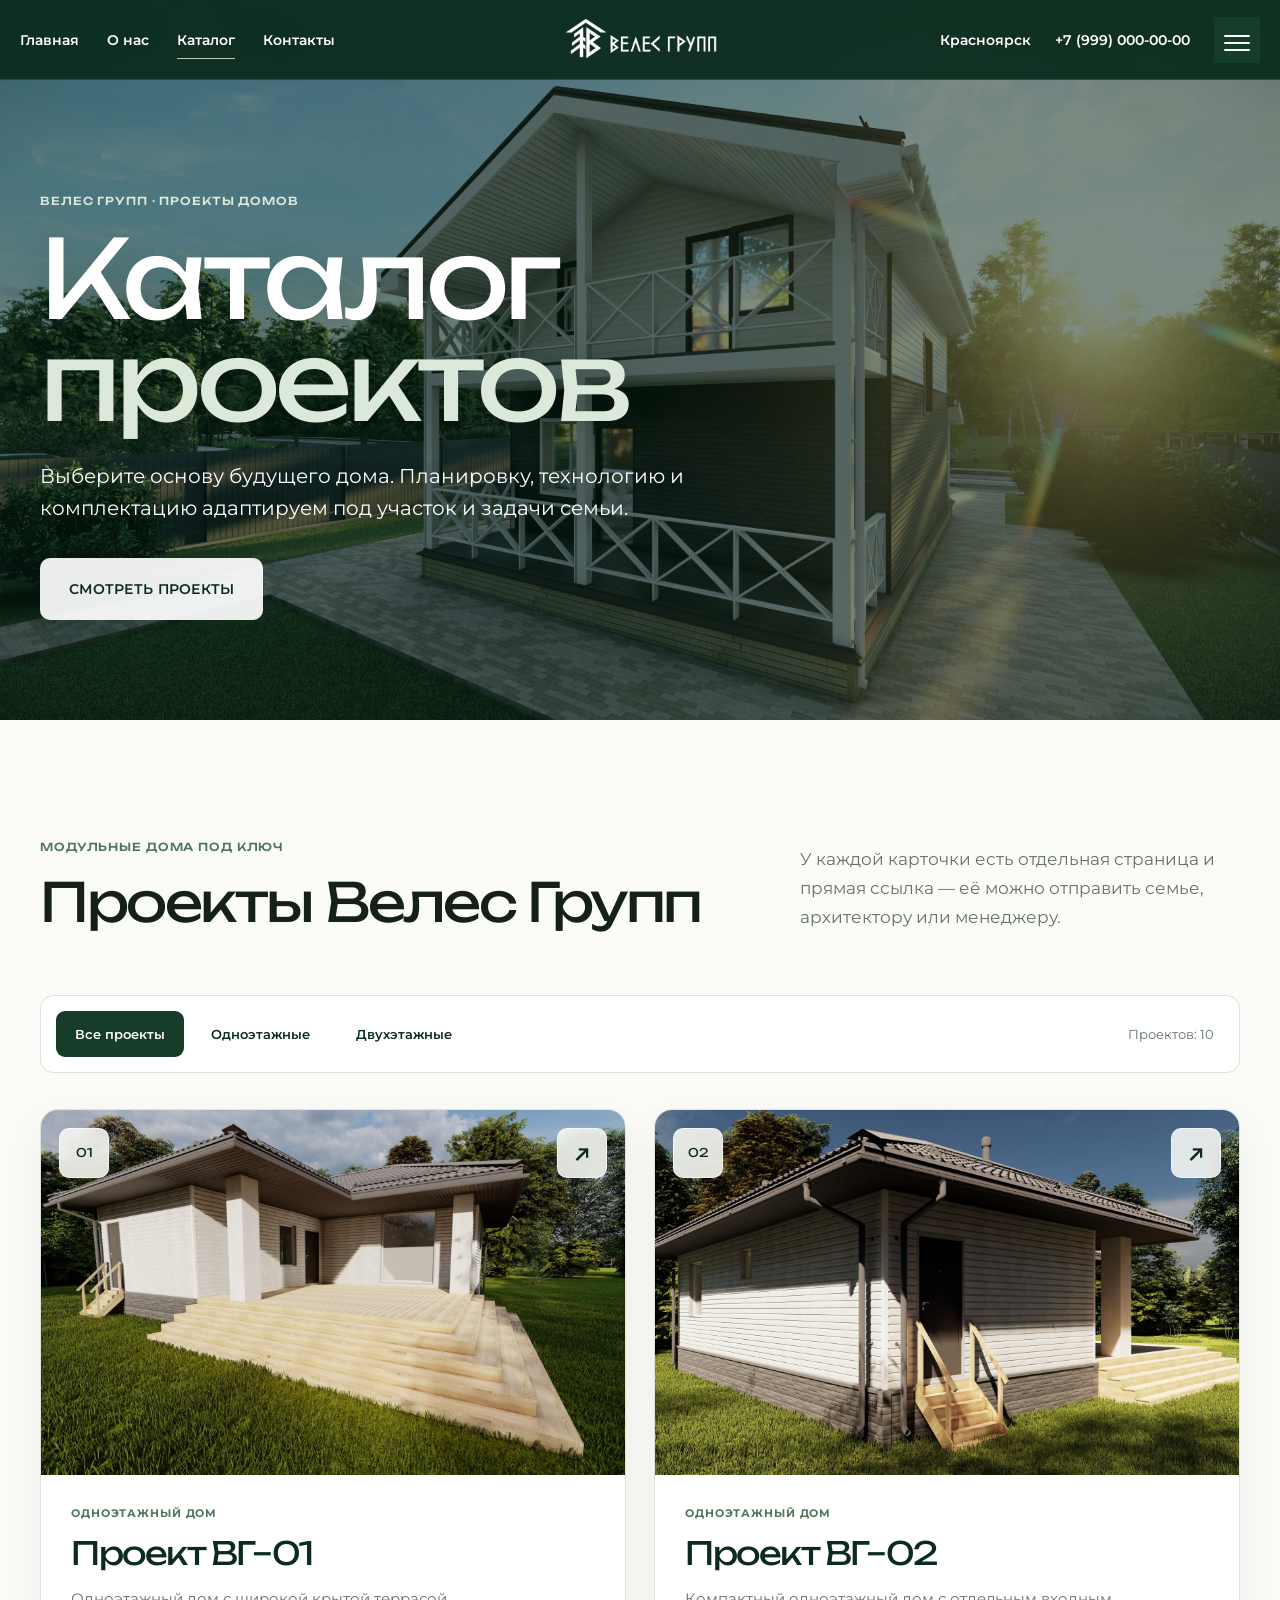
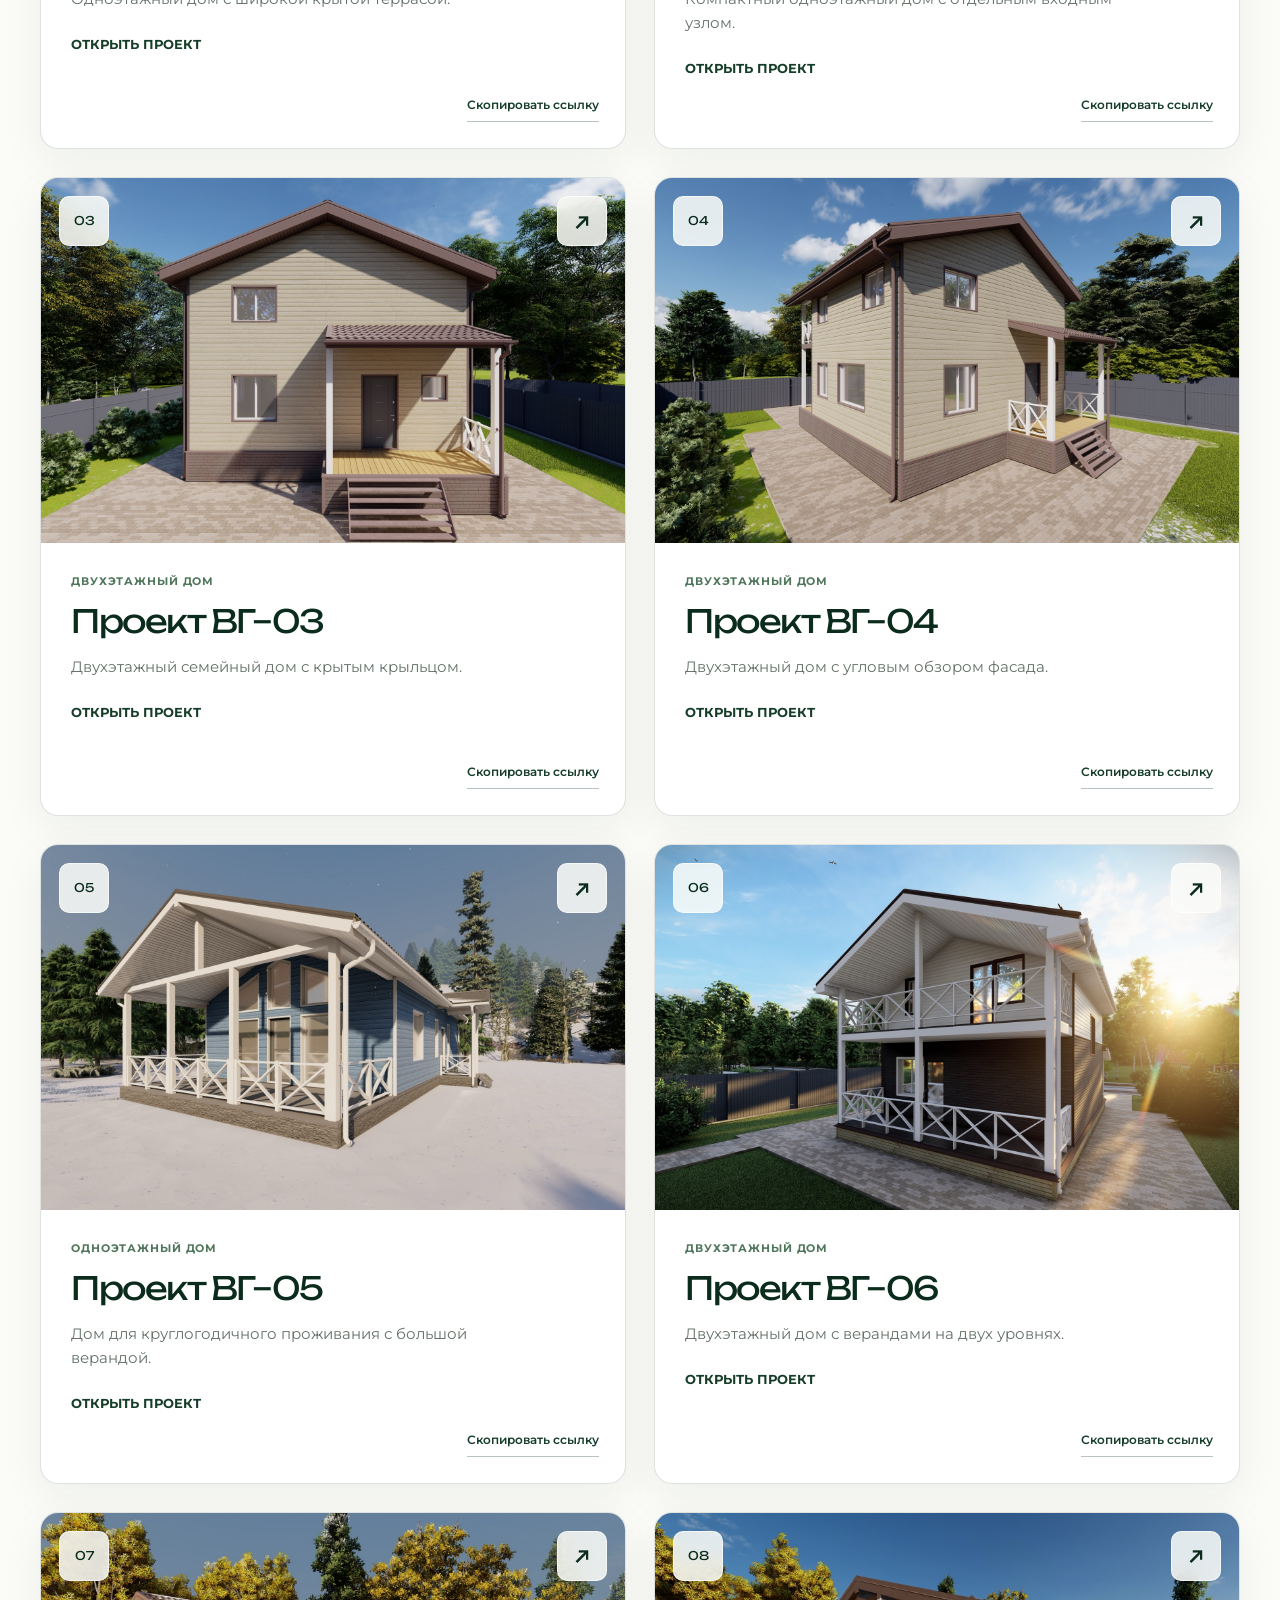
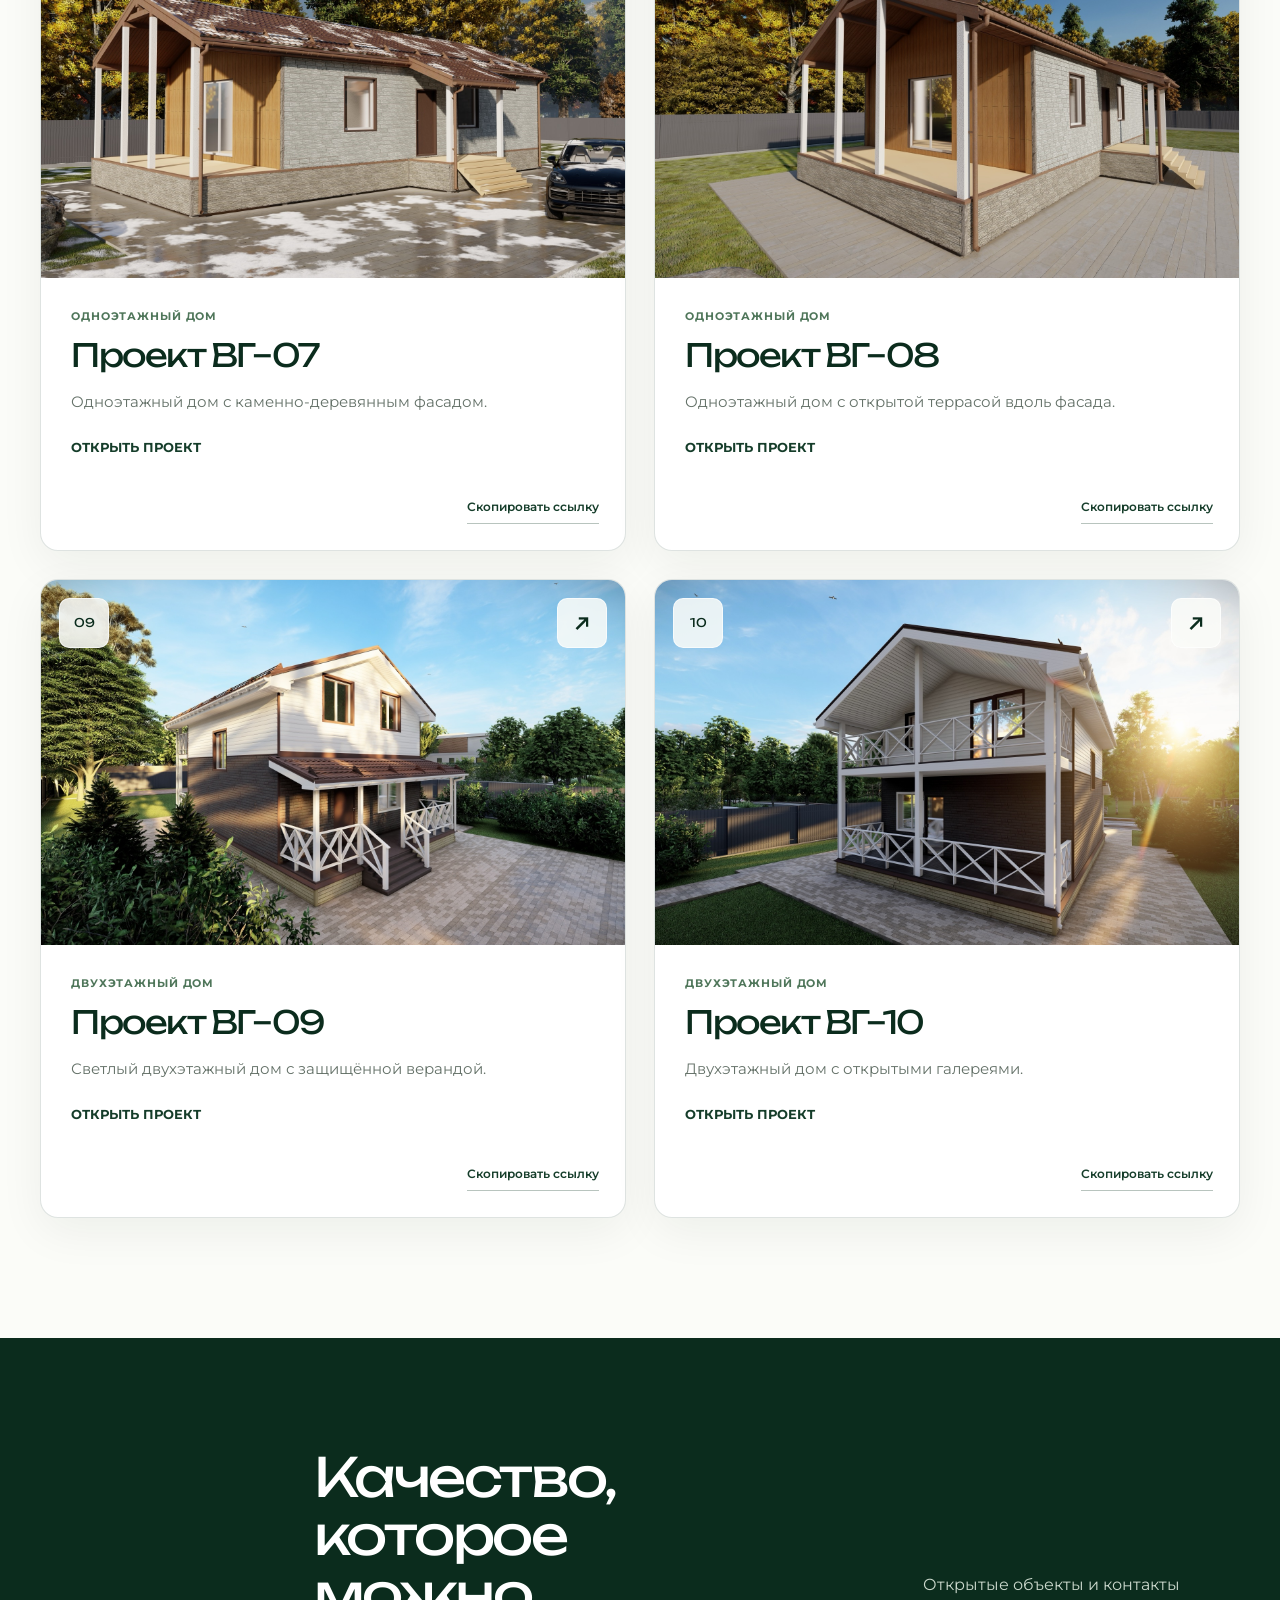
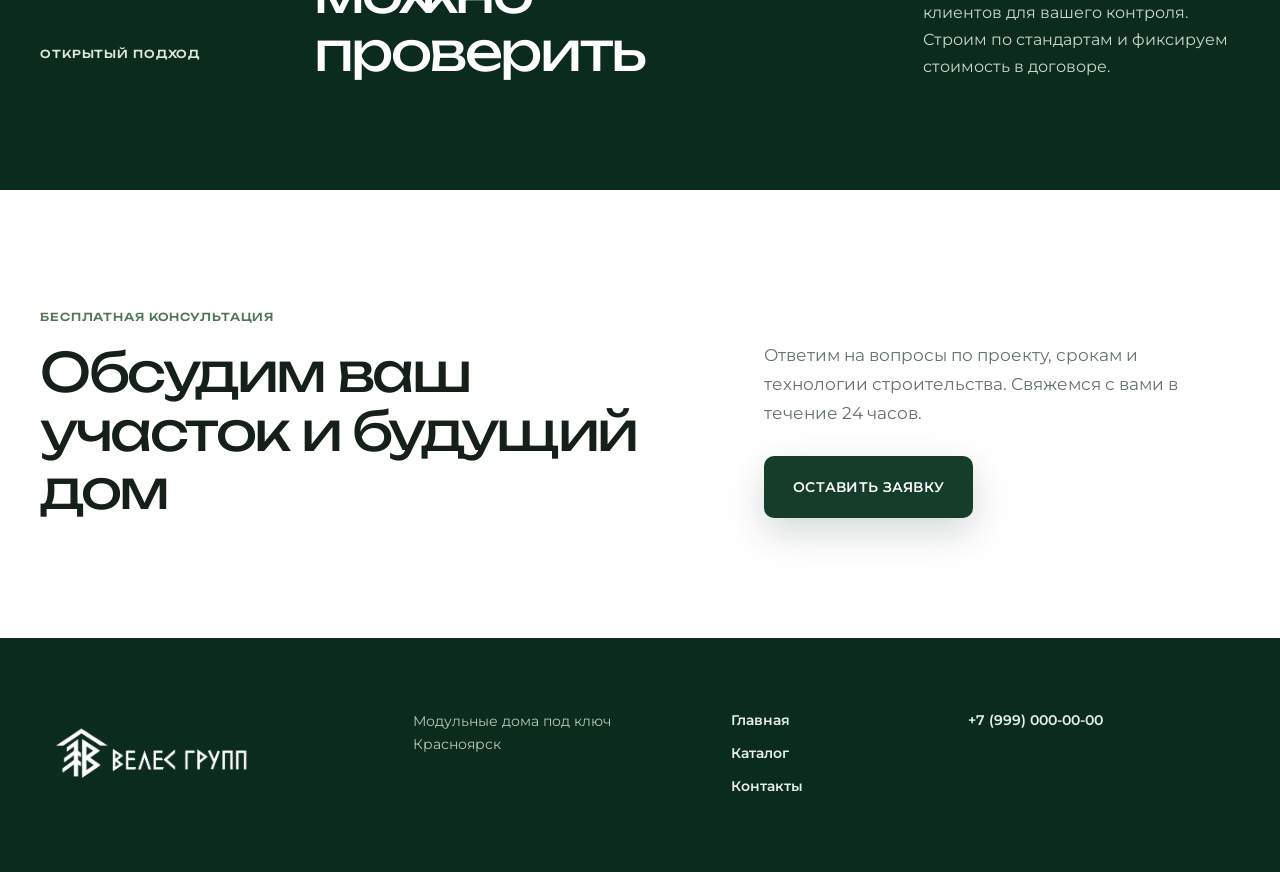
==== commit 62d49048: "Fix mobile header and add project lightbox" ====
--- a/catalog.html
+++ b/catalog.html
@@ -15,7 +15,7 @@
       href="https://fonts.googleapis.com/css2?family=Montserrat:wght@300;400;500;600;700&amp;family=Unbounded:wght@300;400;500;600&amp;display=swap"
       rel="stylesheet"
     >
-    <link rel="stylesheet" href="styles.css?v=20260803-19">
+    <link rel="stylesheet" href="styles.css?v=20260803-20">
   </head>
   <body data-page="catalog">
     <header class="site-header" data-site-header>
--- a/styles.css
+++ b/styles.css
@@ -172,11 +172,6 @@
 
 .site-header__phone:hover::after {
   transform: scaleX(1);
-}
-
-/* The phone belongs immediately to the left of the menu button. */
-.site-header__phone + .nav-toggle {
-  margin-left: -16px;
 }
 
 .nav-toggle {
@@ -1368,29 +1363,6 @@
   transition: opacity 620ms ease, visibility 620ms ease;
 }
 
-.site-preloader::before,
-.site-preloader::after {
-  position: absolute;
-  content: '';
-  pointer-events: none;
-}
-
-.site-preloader::before {
-  width: min(74vw, 960px);
-  aspect-ratio: 1;
-  border: 1px solid rgba(207, 223, 207, 0.12);
-  border-radius: 50%;
-  transform: translate(30%, -18%);
-}
-
-.site-preloader::after {
-  width: min(56vw, 720px);
-  aspect-ratio: 1;
-  border: 1px solid rgba(207, 223, 207, 0.09);
-  border-radius: 50%;
-  transform: translate(-48%, 34%);
-}
-
 .site-preloader__glow {
   position: absolute;
   inset: 0;
@@ -2266,6 +2238,16 @@
   border-radius: 16px;
 }
 
+.home-gallery__trigger {
+  display: block;
+  width: 100%;
+  height: 100%;
+  padding: 0;
+  background: transparent;
+  border: 0;
+  cursor: zoom-in;
+}
+
 .home-gallery__item img {
   width: 100%;
   height: 100%;
@@ -2273,8 +2255,14 @@
   transition: transform 650ms cubic-bezier(0.2, 0.75, 0.2, 1);
 }
 
-.home-gallery__item:hover img {
+.home-gallery__item:hover img,
+.home-gallery__trigger:focus-visible img {
   transform: scale(1.04);
+}
+
+.home-gallery__trigger:focus-visible {
+  outline: 3px solid #fff;
+  outline-offset: -4px;
 }
 
 .reviews-section {
@@ -2577,6 +2565,119 @@
   line-height: 1;
 }
 
+.modal--gallery {
+  z-index: 3100;
+}
+
+.modal--gallery .modal__backdrop {
+  background: rgba(3, 22, 13, 0.9);
+  -webkit-backdrop-filter: blur(12px);
+  backdrop-filter: blur(12px);
+}
+
+.modal__dialog--gallery {
+  display: grid;
+  place-items: center;
+  width: min(100%, 1280px);
+  max-height: calc(100dvh - 48px);
+  padding: 64px 72px 40px;
+  overflow: visible;
+  background: transparent;
+  border-radius: 0;
+  box-shadow: none;
+  transform: translateY(16px) scale(0.985);
+}
+
+.modal.is-open .modal__dialog--gallery {
+  transform: translateY(0) scale(1);
+}
+
+.lightbox__figure {
+  display: grid;
+  place-items: center;
+  gap: 12px;
+  width: 100%;
+  min-width: 0;
+  margin: 0;
+}
+
+.lightbox__image {
+  display: block;
+  max-width: 100%;
+  max-height: calc(100dvh - 156px);
+  object-fit: contain;
+  border-radius: 12px;
+  box-shadow: 0 26px 76px rgba(0, 0, 0, 0.35);
+}
+
+.lightbox__caption {
+  color: rgba(255, 255, 255, 0.78);
+  font-size: 13px;
+  font-weight: 600;
+  letter-spacing: 0.04em;
+}
+
+.lightbox__nav,
+.modal__close--gallery {
+  z-index: 1;
+  display: grid;
+  place-items: center;
+  width: 50px;
+  height: 50px;
+  padding: 0;
+  background: rgba(11, 44, 29, 0.58);
+  border: 1px solid rgba(255, 255, 255, 0.45);
+  border-radius: 50%;
+  color: #fff;
+  cursor: pointer;
+  transition: background-color 180ms ease, border-color 180ms ease, transform 180ms ease;
+}
+
+.lightbox__nav {
+  position: absolute;
+  top: 50%;
+  transform: translateY(-50%);
+}
+
+.lightbox__nav--prev {
+  left: 8px;
+}
+
+.lightbox__nav--next {
+  right: 8px;
+}
+
+.modal__dialog--gallery .modal__close--gallery {
+  top: 4px;
+  right: 4px;
+  color: #fff;
+}
+
+.lightbox__nav:hover,
+.lightbox__nav:focus-visible,
+.modal__close--gallery:hover,
+.modal__close--gallery:focus-visible {
+  background: var(--forest);
+  border-color: #fff;
+}
+
+.lightbox__nav:focus-visible,
+.modal__close--gallery:focus-visible {
+  outline: 2px solid #fff;
+  outline-offset: 3px;
+}
+
+.lightbox__nav svg,
+.modal__close--gallery svg {
+  width: 22px;
+  height: 22px;
+  fill: none;
+  stroke: currentColor;
+  stroke-linecap: round;
+  stroke-linejoin: round;
+  stroke-width: 1.8;
+}
+
 @media (max-width: 1120px) {
   .home-hero__layout {
     gap: 46px;
@@ -2727,14 +2828,6 @@
     width: min(82vw, 480px);
   }
 
-  .site-preloader::before {
-    width: 112vw;
-  }
-
-  .site-preloader::after {
-    width: 90vw;
-  }
-
   .section-space {
     padding: 78px 0;
   }
@@ -3129,3 +3222,78 @@
     padding: 18px;
   }
 }
+
+/* Keep the phone and menu as one fixed-size group; the logo yields first. */
+@media (max-width: 700px) {
+  .site-header__inner {
+    justify-content: flex-start;
+    gap: 8px;
+  }
+
+  .site-logo {
+    flex: 1 1 0;
+    min-width: 0;
+    width: auto;
+    justify-content: flex-start;
+  }
+
+  .site-logo img {
+    width: min(150px, 100%);
+    max-width: 100%;
+  }
+
+  .site-header__right {
+    flex: 0 0 auto;
+    min-width: max-content;
+    margin-left: 0;
+    gap: 8px;
+  }
+
+  .site-header__phone {
+    display: inline;
+  }
+
+  .site-header__phone + .nav-toggle {
+    margin-left: 0;
+  }
+
+  .modal--gallery {
+    padding: 10px;
+  }
+
+  .modal__dialog--gallery {
+    width: 100%;
+    max-height: calc(100dvh - 20px);
+    padding: 54px 0 30px;
+  }
+
+  .lightbox__image {
+    max-height: calc(100dvh - 138px);
+    border-radius: 10px;
+  }
+
+  .lightbox__nav {
+    width: 44px;
+    height: 44px;
+  }
+
+  .lightbox__nav--prev {
+    left: 2px;
+  }
+
+  .lightbox__nav--next {
+    right: 2px;
+  }
+
+  .modal__dialog--gallery .modal__close--gallery {
+    top: 0;
+    right: 0;
+    width: 44px;
+    height: 44px;
+  }
+
+  .lightbox__caption {
+    padding: 0 54px;
+    text-align: center;
+  }
+}
